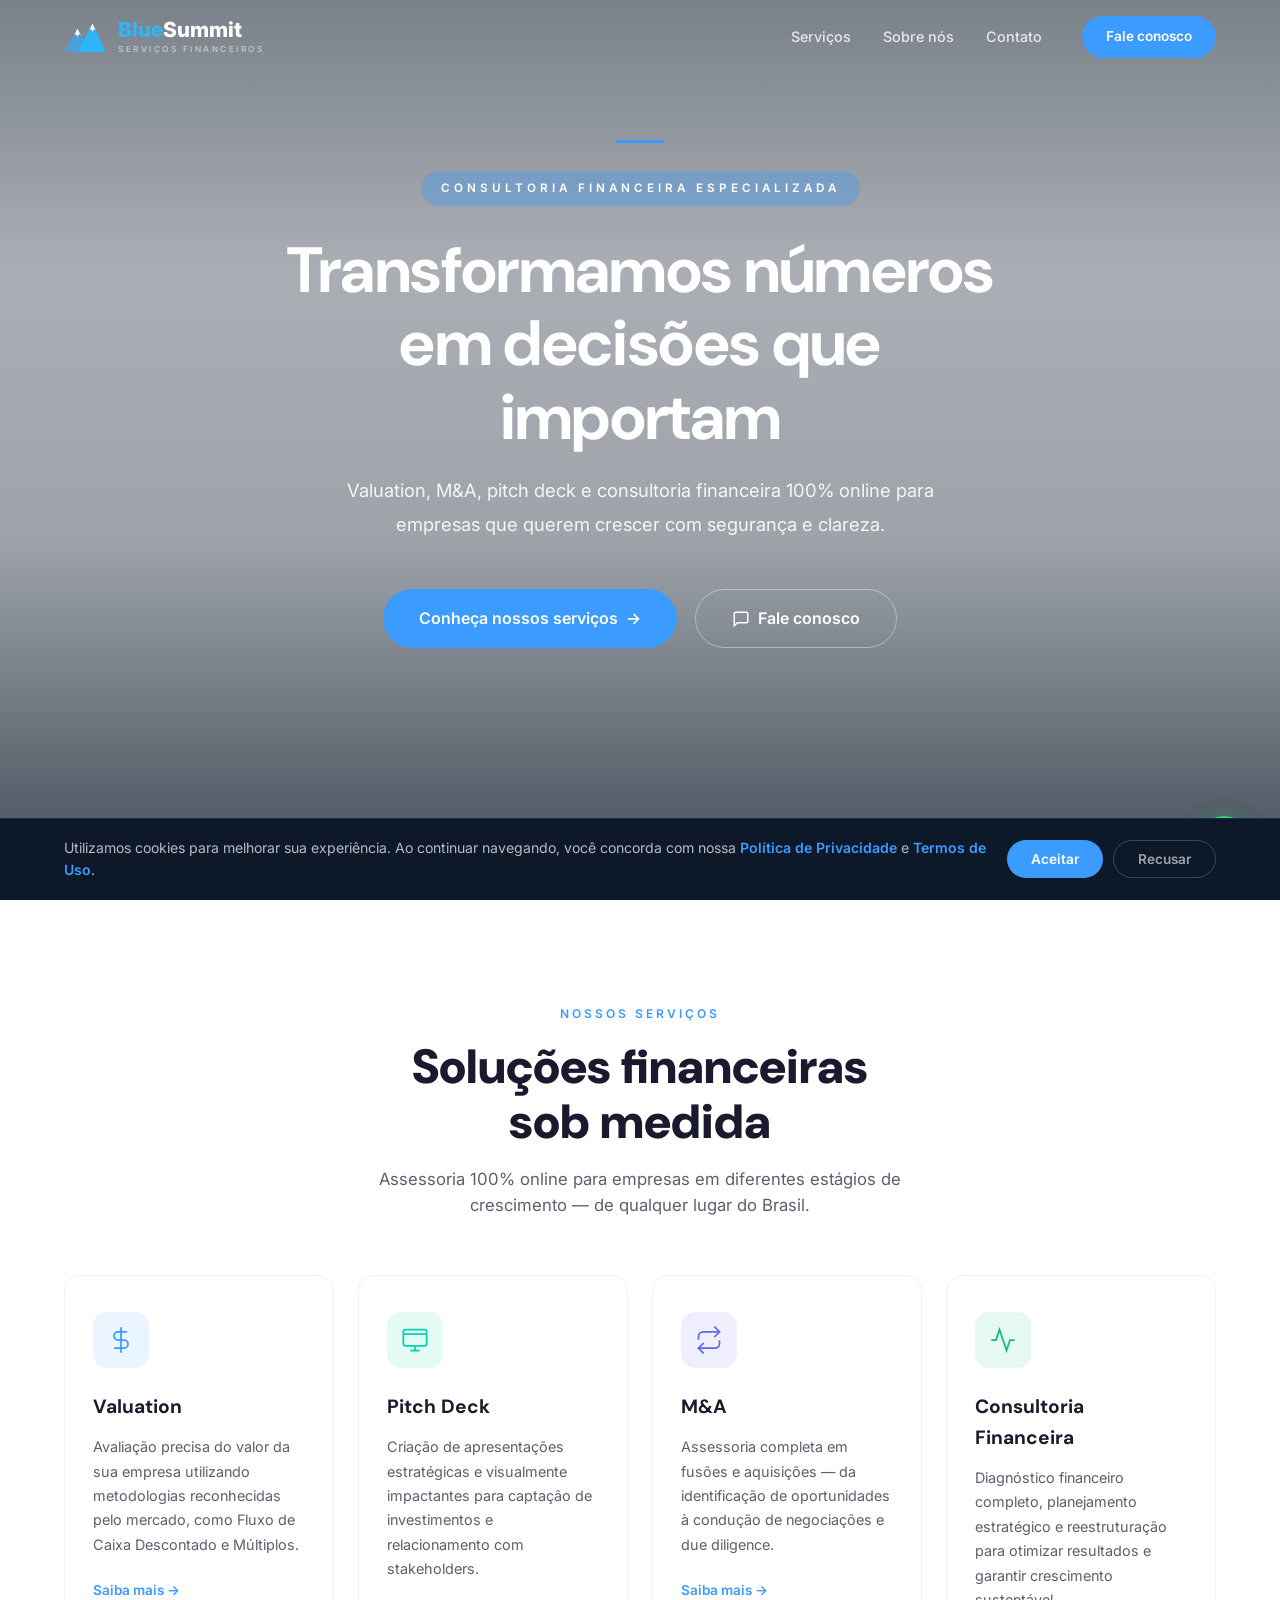
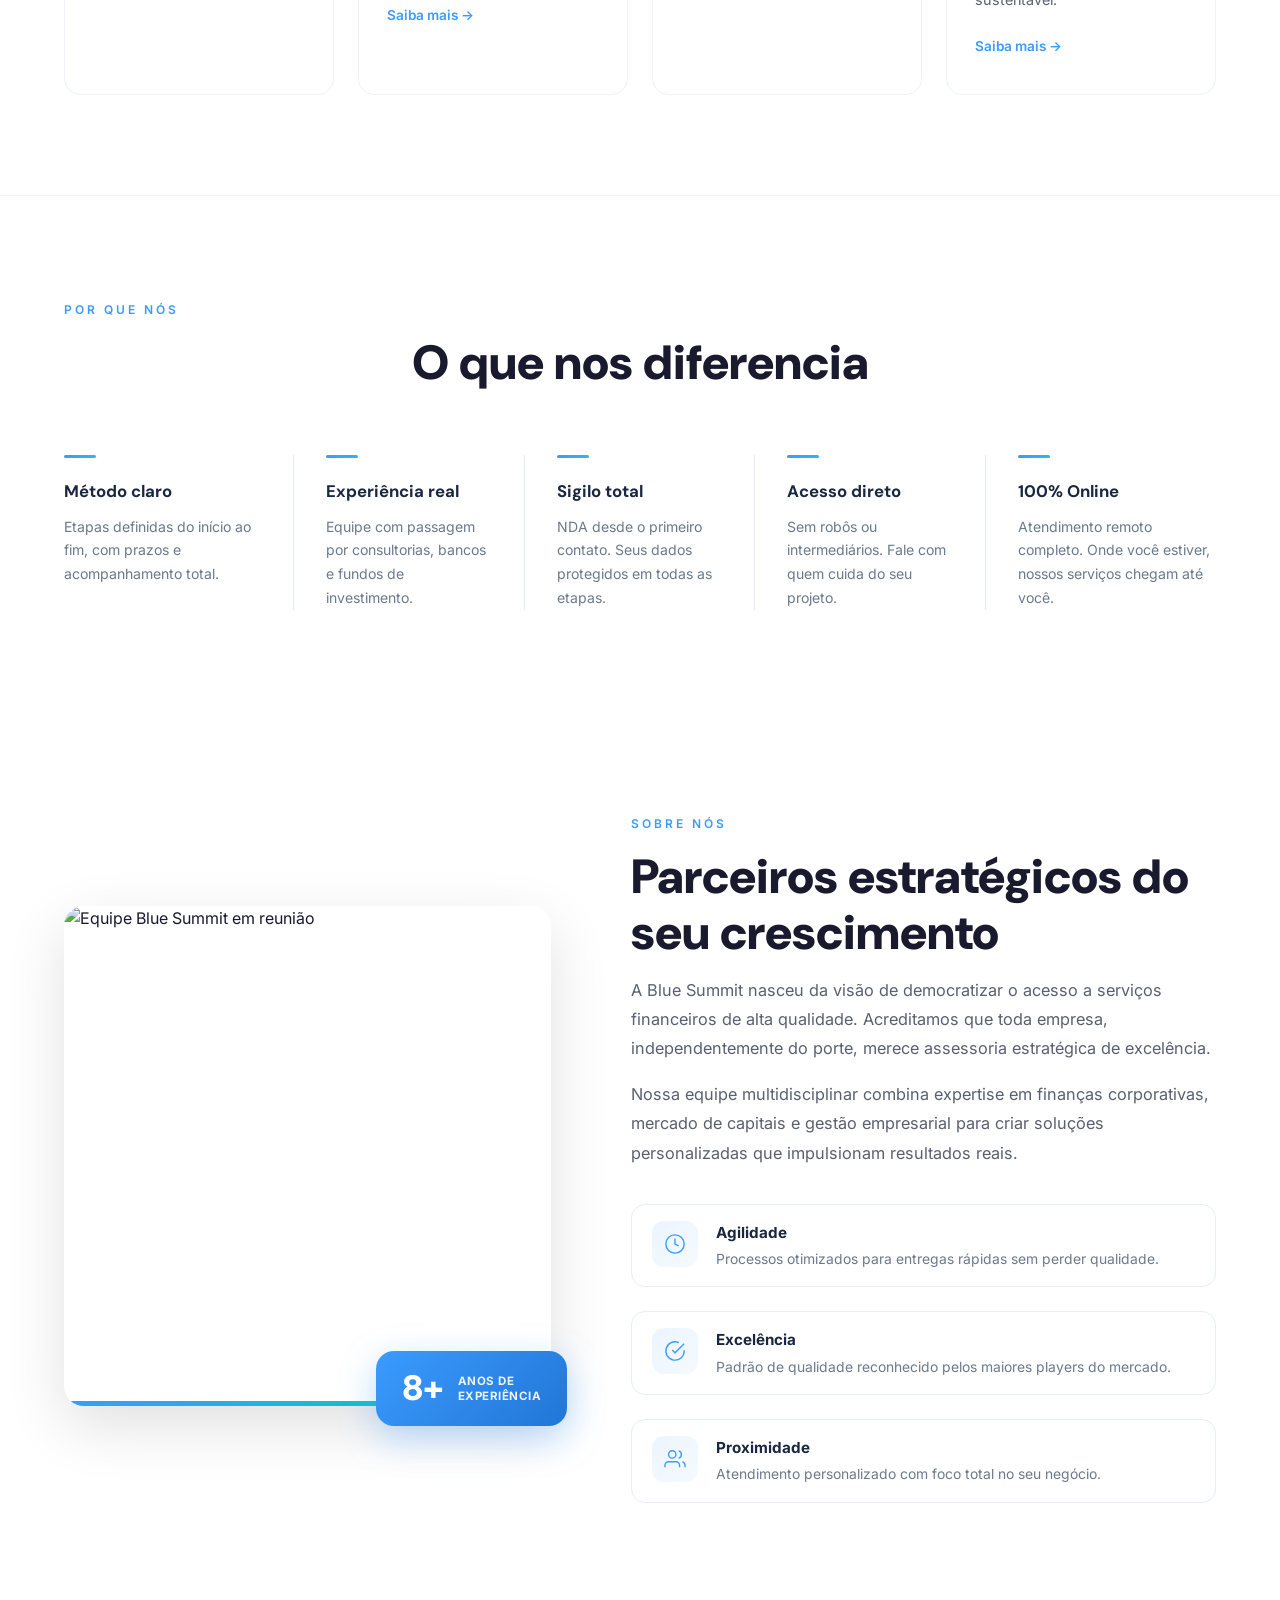
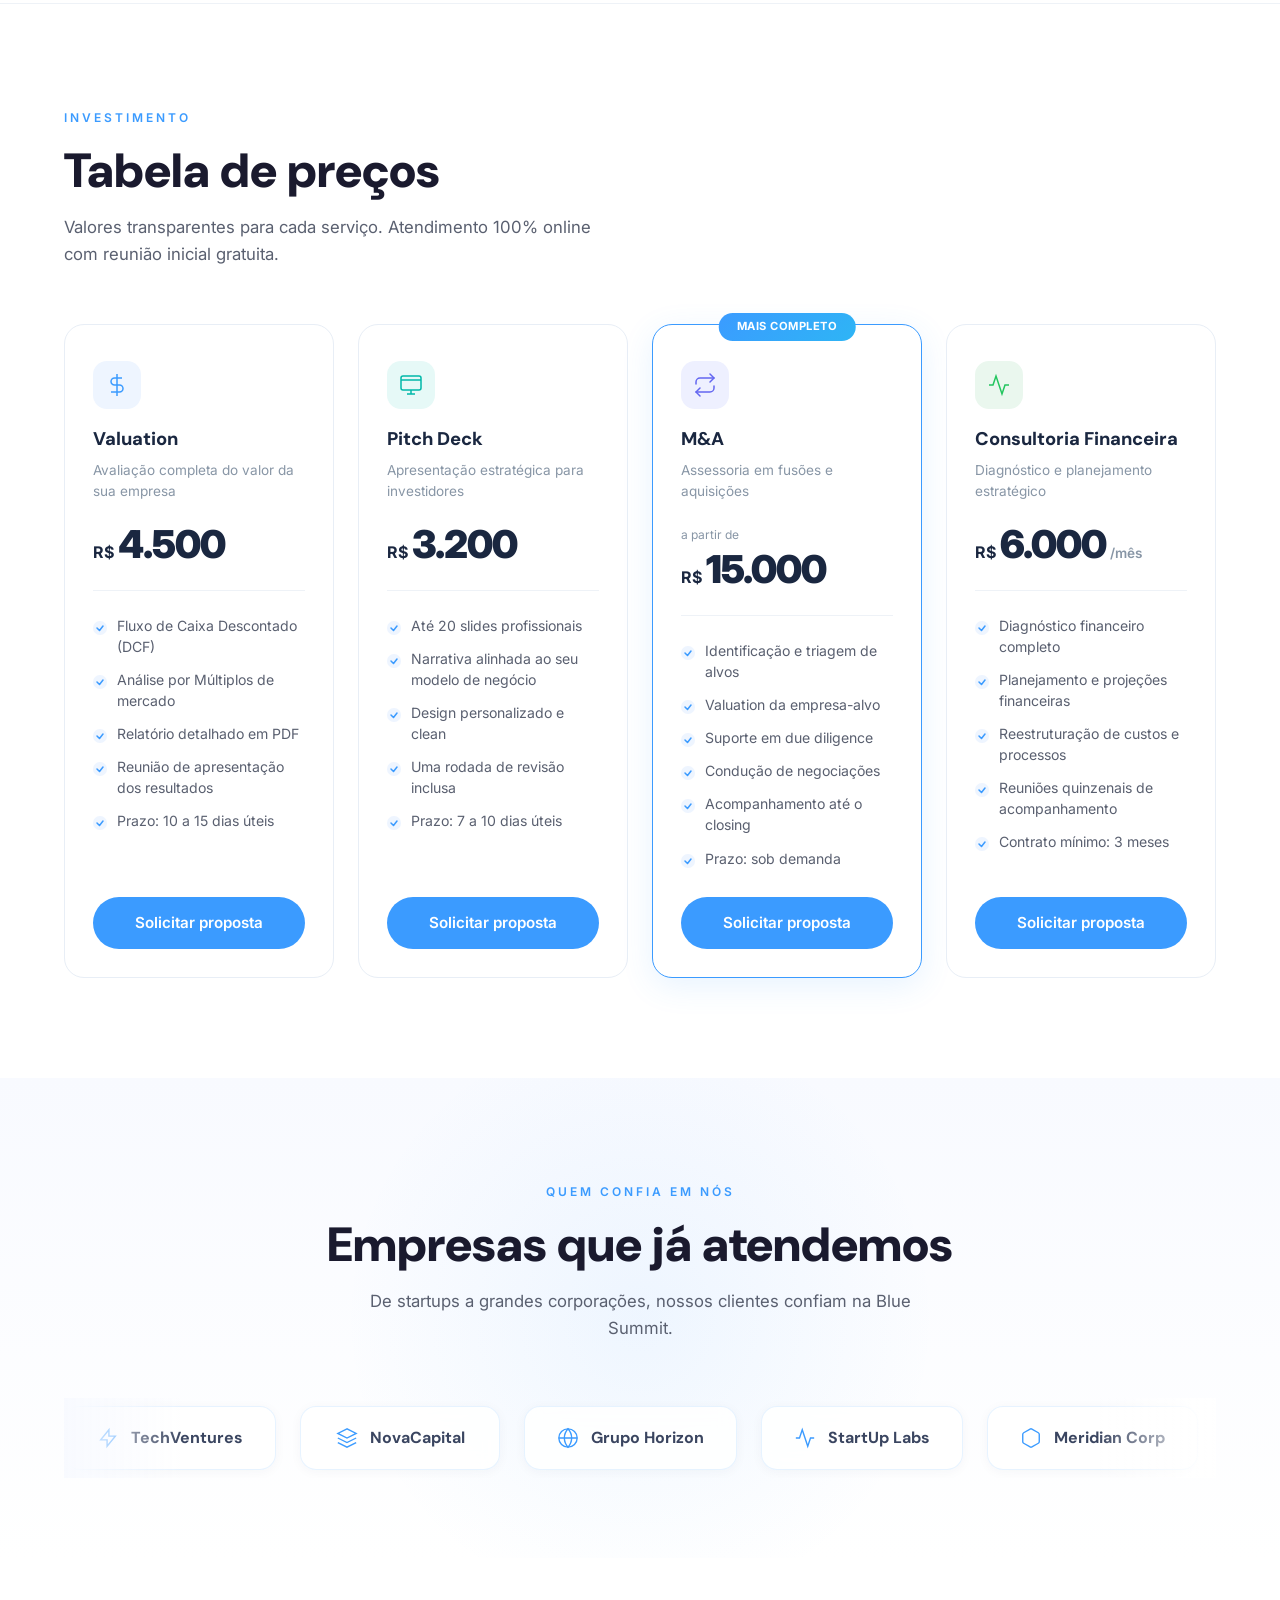
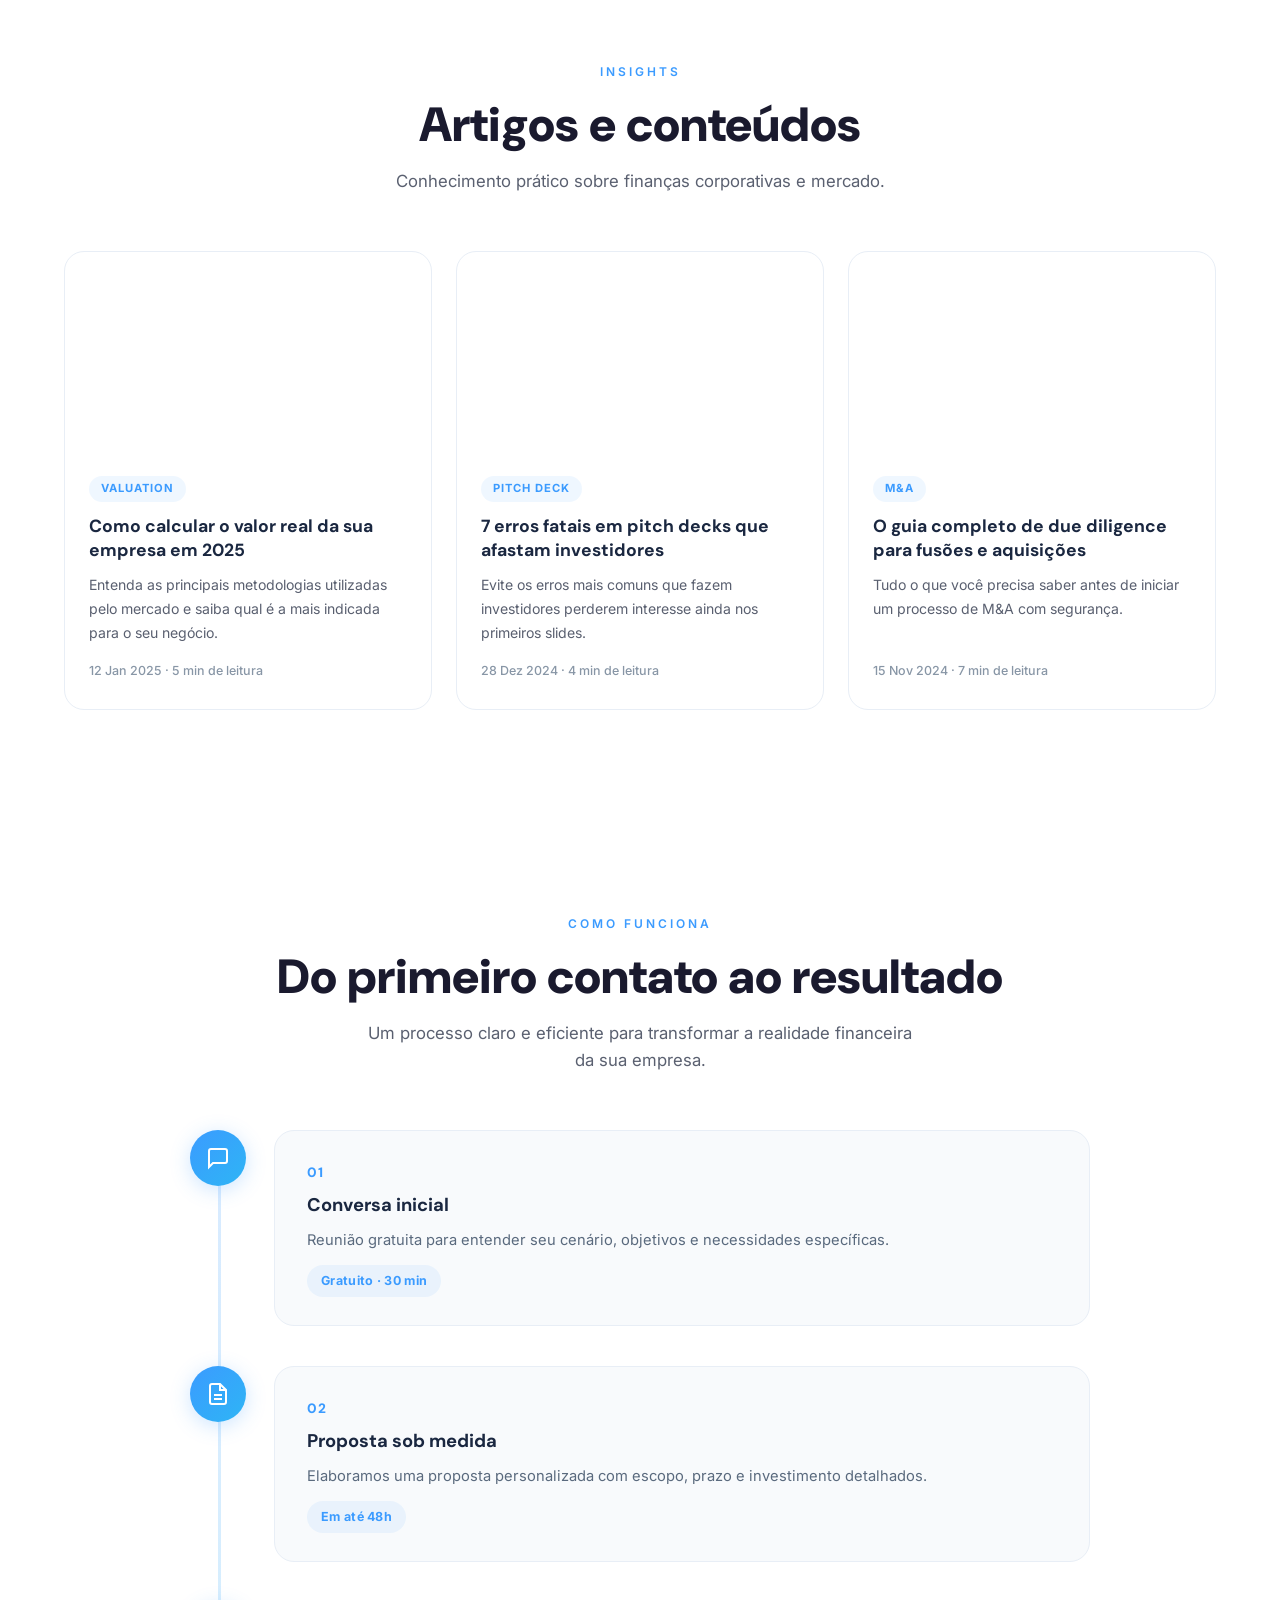
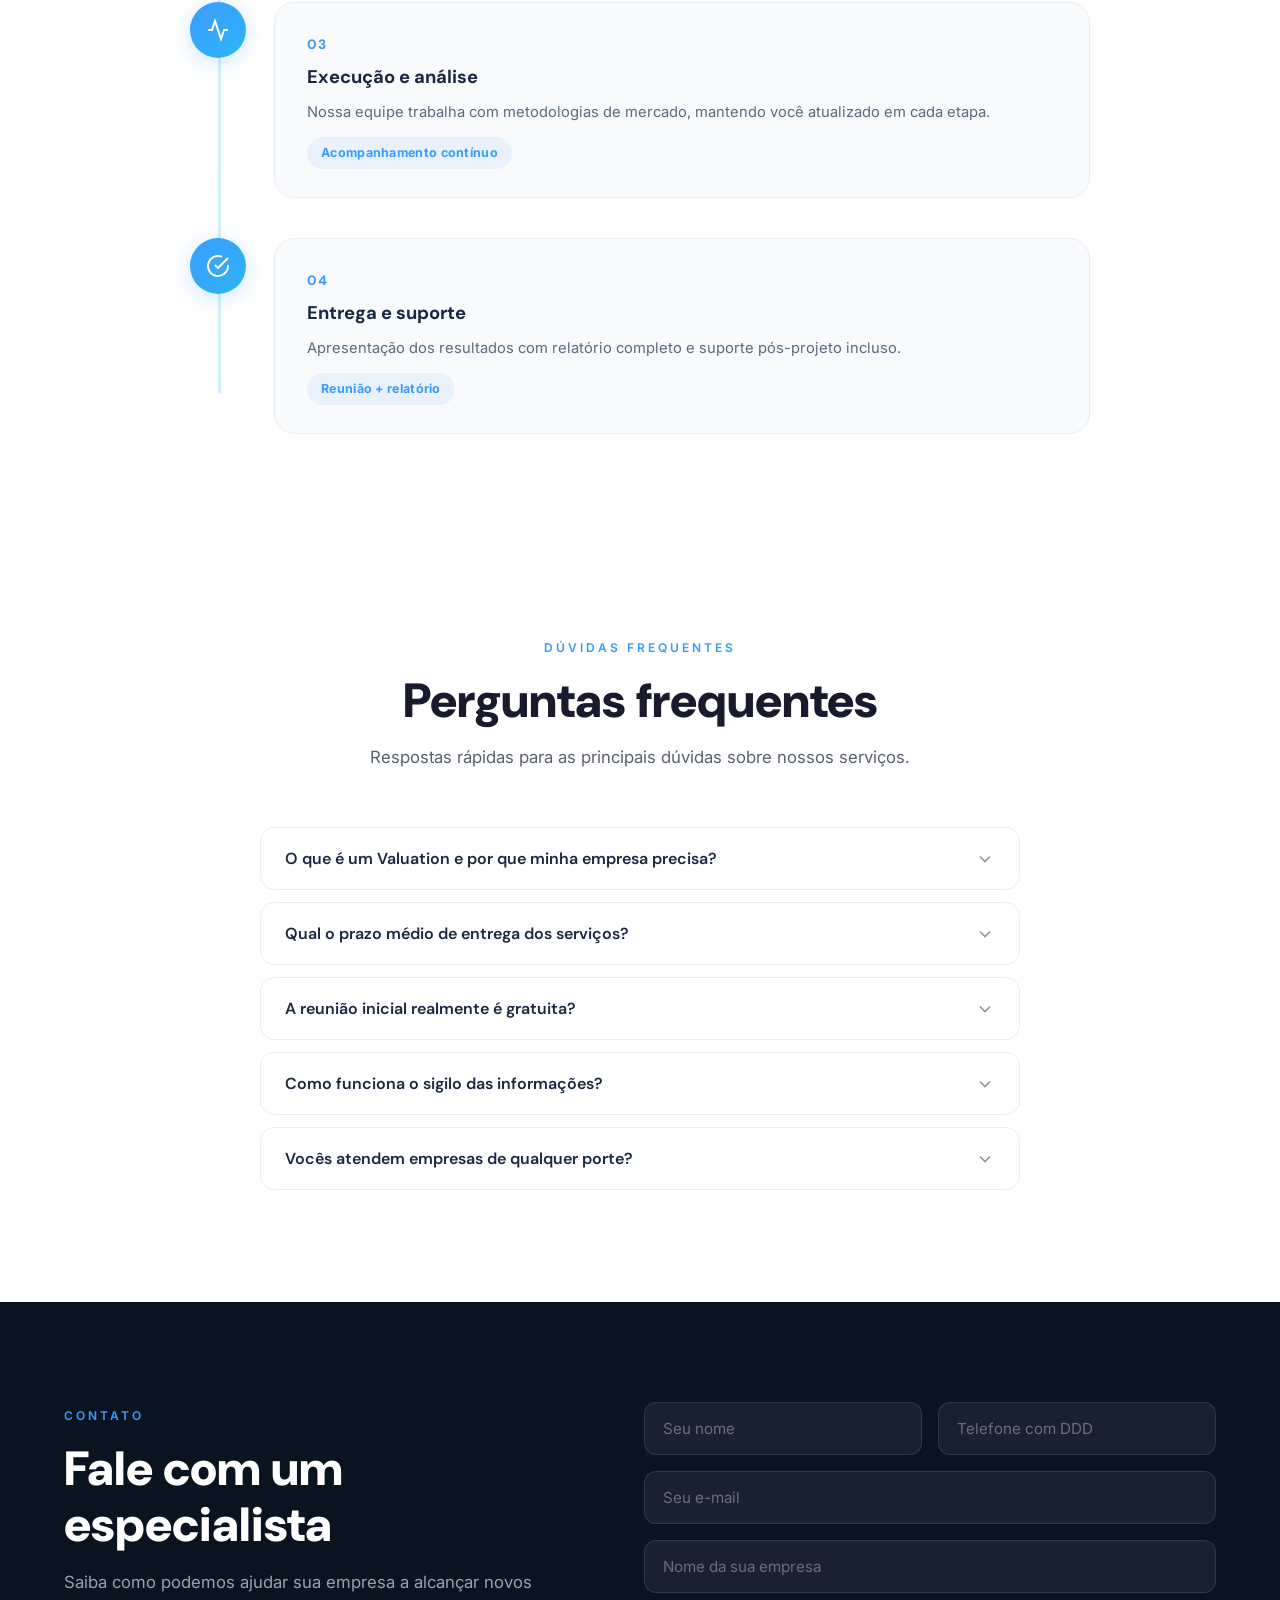
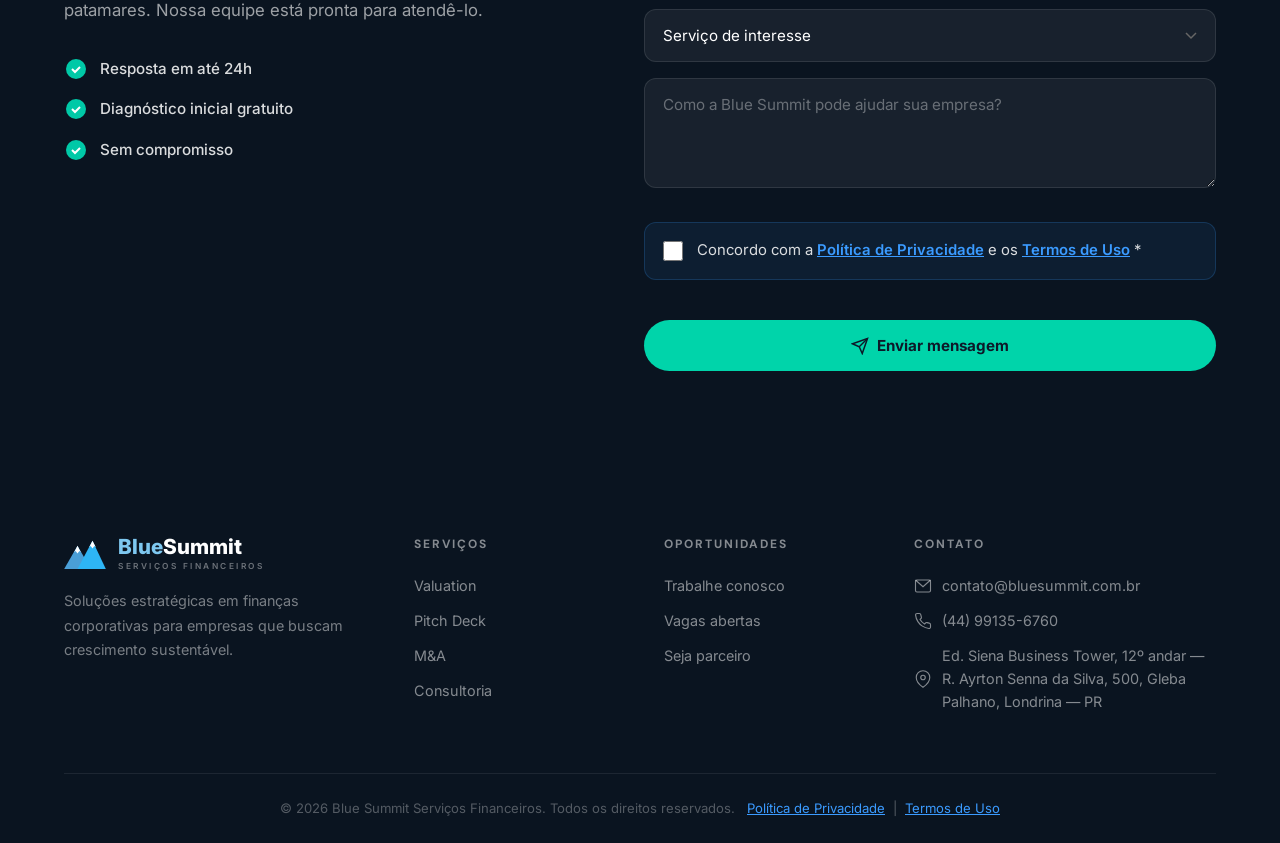
==== index.html @ 2727094b "Remove Google Tag Manager redundante" ====
<!DOCTYPE html>
<html lang="pt-BR">
<head>
  <meta charset="UTF-8">
  <meta name="viewport" content="width=device-width, initial-scale=1.0">
  <title>Blue Summit — Serviços Financeiros | Valuation, M&amp;A, Pitch Deck e Consultoria</title>
  <meta name="description" content="A Blue Summit oferece serviços financeiros especializados: Valuation, M&A, Pitch Deck e Consultoria Financeira para empresas que buscam crescimento sustentável.">
  <meta name="keywords" content="valuation, M&A, fusões e aquisições, pitch deck, consultoria financeira, serviços financeiros, avaliação de empresas">
  <meta name="author" content="Blue Summit Serviços Financeiros">
  <meta name="robots" content="index, follow">
  <meta name="theme-color" content="#0d1929">
  <!-- Open Graph -->
  <meta property="og:type" content="website">
  <meta property="og:title" content="Blue Summit — Serviços Financeiros">
  <meta property="og:description" content="Valuation, M&A, Pitch Deck e Consultoria Financeira para empresas que buscam crescimento sustentável.">
  <meta property="og:url" content="https://bluesummit.com.br">
  <meta property="og:site_name" content="Blue Summit">
  <meta property="og:locale" content="pt_BR">
  <!-- Favicon -->
  <link rel="icon" type="image/svg+xml" href="data:image/svg+xml,%3Csvg viewBox='0 0 50 36' fill='none' xmlns='http://www.w3.org/2000/svg'%3E%3Cpath d='M0 36L16 8L32 36H0Z' fill='%234A9FD7'/%3E%3Cpath d='M16 36L34 2L50 36H16Z' fill='%232EB5F5'/%3E%3Cpath d='M12 16L16 8L20 16L18.2 14.5L16 17.5L13.8 14.5Z' fill='%23fff'/%3E%3Cpath d='M30 10L34 2L38 10L36.2 8.5L34 11.5L31.8 8.5Z' fill='%23fff'/%3E%3C/svg%3E">
  <!-- Google tag (gtag.js) -->
  <script async src="https://www.googletagmanager.com/gtag/js?id=AW-18046482128"></script>
  <script>
    window.dataLayer = window.dataLayer || [];
    function gtag(){dataLayer.push(arguments);}
    gtag('js', new Date());
    gtag('config', 'AW-18046482128');
  </script>
  <link rel="stylesheet" href="styles.css">
  <link rel="preconnect" href="https://fonts.googleapis.com">
  <link rel="preconnect" href="https://fonts.gstatic.com" crossorigin>
  <link href="https://fonts.googleapis.com/css2?family=DM+Sans:wght@400;500;600;700;800;900&family=Inter:wght@400;500;600;700&display=swap" rel="stylesheet">
</head>
<body>

  <a href="#servicos" class="skip-link">Pular para o conteúdo</a>

  <!-- ========== LOADING SCREEN ========== -->
  <div class="loader" id="loader">
    <div class="loader__inner">
      <svg class="loader__logo" viewBox="0 0 50 36" fill="none" xmlns="http://www.w3.org/2000/svg">
        <path d="M0 36L16 8L32 36H0Z" fill="#4A9FD7"/>
        <path d="M16 36L34 2L50 36H16Z" fill="#2EB5F5"/>
        <path d="M12 16L16 8L20 16L18.2 14.5L16 17.5L13.8 14.5Z" fill="#fff"/>
        <path d="M30 10L34 2L38 10L36.2 8.5L34 11.5L31.8 8.5Z" fill="#fff"/>
      </svg>
      <span class="loader__text">Blue<span style="color:#2EB5F5">Summit</span></span>
    </div>
  </div>

  <!-- ========== PROGRESS BAR ========== -->
  <div class="progress-bar" id="progressBar"></div>

  <!-- ========== HEADER / NAV ========== -->
  <header class="header" id="header">
    <div class="container header__inner">
      <a href="#" class="logo">
        <svg class="logo__icon" viewBox="0 0 50 36" fill="none" xmlns="http://www.w3.org/2000/svg">
          <path d="M0 36L16 8L32 36H0Z" fill="#4A9FD7"/>
          <path d="M16 36L34 2L50 36H16Z" fill="#2EB5F5"/>
          <path d="M12 16L16 8L20 16L18.2 14.5L16 17.5L13.8 14.5Z" fill="#fff"/>
          <path d="M30 10L34 2L38 10L36.2 8.5L34 11.5L31.8 8.5Z" fill="#fff"/>
        </svg>
        <div class="logo__text">
          <span class="logo__name"><span class="logo__blue">Blue</span>Summit</span>
          <span class="logo__tagline">SERVIÇOS FINANCEIROS</span>
        </div>
      </a>
      <nav class="nav" id="nav" role="navigation" aria-label="Menu principal">
        <a href="#servicos" class="nav__link">Serviços</a>
        <a href="#sobre" class="nav__link">Sobre nós</a>
        <a href="#contato" class="nav__link">Contato</a>
        <a href="#contato" class="btn btn--primary btn--sm nav__cta">Fale conosco</a>
      </nav>
      <button class="menu-toggle" id="menuToggle" aria-label="Abrir menu">
        <span></span><span></span><span></span>
      </button>
    </div>
  </header>

  <!-- ========== HERO ========== -->
  <section class="hero" id="hero">
    <div class="hero__bg">
      <img class="hero__img" src="https://images.unsplash.com/photo-1464822759023-fed622ff2c3b?auto=format&fit=crop&w=3840&q=100&sharp=20" alt="Mountain landscape" loading="eager" fetchpriority="high">
    </div>
    <div class="container hero__content">
      <div class="hero__line"></div>
      <span class="hero__label">CONSULTORIA FINANCEIRA ESPECIALIZADA</span>
      <h1 class="hero__title">Transformamos números<br>em decisões que importam</h1>
      <p class="hero__subtitle">Valuation, M&amp;A, pitch deck e consultoria financeira 100% online para empresas que querem crescer com segurança e clareza.</p>
      <div class="hero__actions">
        <a href="#servicos" class="btn btn--primary btn--lg">Conheça nossos serviços <span class="btn__arrow">→</span></a>
        <a href="#contato" class="btn btn--outline btn--lg">
          <svg width="18" height="18" viewBox="0 0 24 24" fill="none" stroke="currentColor" stroke-width="2"><path d="M21 15a2 2 0 0 1-2 2H7l-4 4V5a2 2 0 0 1 2-2h14a2 2 0 0 1 2 2z"/></svg>
          Fale conosco
        </a>
      </div>
    </div>
    <div class="hero__tabs">
      <div class="container">
        <div class="hero__tabs-row">
          <a href="#servicos" class="hero__tab" data-tab="valuation">Valuation</a>
          <span class="hero__tab-sep">|</span>
          <a href="#servicos" class="hero__tab" data-tab="pitch">Pitch Deck</a>
          <span class="hero__tab-sep">|</span>
          <a href="#servicos" class="hero__tab" data-tab="ma">M&amp;A</a>
          <span class="hero__tab-sep">|</span>
          <a href="#servicos" class="hero__tab" data-tab="consultoria">Consultoria Financeira</a>
        </div>
      </div>
    </div>
  </section>

  <!-- ========== SERVIÇOS ========== -->
  <section class="section services" id="servicos">
    <div class="container">
      <span class="section__label">NOSSOS SERVIÇOS</span>
      <h2 class="section__title">Soluções financeiras<br>sob medida</h2>
      <p class="section__subtitle">Assessoria 100% online para empresas em diferentes estágios de crescimento — de qualquer lugar do Brasil.</p>
      <div class="services__grid">
        <!-- Valuation -->
        <div class="service-card" data-category="valuation">
          <div class="service-card__icon service-card__icon--blue">
            <svg viewBox="0 0 24 24" fill="none" stroke="currentColor" stroke-width="1.5"><path d="M12 1v22M17 5H9.5a3.5 3.5 0 0 0 0 7h5a3.5 3.5 0 0 1 0 7H6"/></svg>
          </div>
          <h3 class="service-card__title">Valuation</h3>
          <p class="service-card__text">Avaliação precisa do valor da sua empresa utilizando metodologias reconhecidas pelo mercado, como Fluxo de Caixa Descontado e Múltiplos.</p>
          <a href="#contato" class="service-card__link">Saiba mais →</a>
        </div>
        <!-- Pitch Deck -->
        <div class="service-card" data-category="pitch">
          <div class="service-card__icon service-card__icon--cyan">
            <svg viewBox="0 0 24 24" fill="none" stroke="currentColor" stroke-width="1.5"><rect x="2" y="3" width="20" height="14" rx="2"/><path d="M2 7h20"/><path d="M12 17v4M8 21h8"/></svg>
          </div>
          <h3 class="service-card__title">Pitch Deck</h3>
          <p class="service-card__text">Criação de apresentações estratégicas e visualmente impactantes para captação de investimentos e relacionamento com stakeholders.</p>
          <a href="#contato" class="service-card__link">Saiba mais →</a>
        </div>
        <!-- M&A -->
        <div class="service-card" data-category="ma">
          <div class="service-card__icon service-card__icon--indigo">
            <svg viewBox="0 0 24 24" fill="none" stroke="currentColor" stroke-width="1.5" stroke-linecap="round" stroke-linejoin="round"><path d="M17 1l4 4-4 4"/><path d="M3 11V9a4 4 0 0 1 4-4h14"/><path d="M7 23l-4-4 4-4"/><path d="M21 13v2a4 4 0 0 1-4 4H3"/></svg>
          </div>
          <h3 class="service-card__title">M&amp;A</h3>
          <p class="service-card__text">Assessoria completa em fusões e aquisições — da identificação de oportunidades à condução de negociações e due diligence.</p>
          <a href="#contato" class="service-card__link">Saiba mais →</a>
        </div>
        <!-- Consultoria -->
        <div class="service-card" data-category="consultoria">
          <div class="service-card__icon service-card__icon--green">
            <svg viewBox="0 0 24 24" fill="none" stroke="currentColor" stroke-width="1.5"><path d="M22 12h-4l-3 9L9 3l-3 9H2"/></svg>
          </div>
          <h3 class="service-card__title">Consultoria Financeira</h3>
          <p class="service-card__text">Diagnóstico financeiro completo, planejamento estratégico e reestruturação para otimizar resultados e garantir crescimento sustentável.</p>
          <a href="#contato" class="service-card__link">Saiba mais →</a>
        </div>
      </div>
    </div>
  </section>

  <!-- ========== DIFERENCIAIS ========== -->
  <section class="section differentials" id="diferenciais">
    <div class="container">
      <span class="section__label" style="text-align:center">POR QUE NÓS</span>
      <h2 class="section__title" style="text-align:center;margin-bottom:64px">O que nos diferencia</h2>

      <div class="diff-row">
        <div class="dif">
          <div class="dif__line"></div>
          <h3 class="dif__title">Método claro</h3>
          <p class="dif__text">Etapas definidas do início ao fim, com prazos e acompanhamento total.</p>
        </div>
        <div class="dif">
          <div class="dif__line"></div>
          <h3 class="dif__title">Experiência real</h3>
          <p class="dif__text">Equipe com passagem por consultorias, bancos e fundos de investimento.</p>
        </div>
        <div class="dif">
          <div class="dif__line"></div>
          <h3 class="dif__title">Sigilo total</h3>
          <p class="dif__text">NDA desde o primeiro contato. Seus dados protegidos em todas as etapas.</p>
        </div>
        <div class="dif">
          <div class="dif__line"></div>
          <h3 class="dif__title">Acesso direto</h3>
          <p class="dif__text">Sem robôs ou intermediários. Fale com quem cuida do seu projeto.</p>
        </div>
        <div class="dif">
          <div class="dif__line"></div>
          <h3 class="dif__title">100% Online</h3>
          <p class="dif__text">Atendimento remoto completo. Onde você estiver, nossos serviços chegam até você.</p>
        </div>
      </div>
    </div>
  </section>

  <!-- ========== SOBRE NÓS ========== -->
  <section class="section about" id="sobre">
    <div class="container">
      <div class="about__grid">
        <div class="about__left">
          <div class="about__img-wrapper">
            <img class="about__photo" src="https://images.unsplash.com/photo-1600880292203-757bb62b4baf?auto=format&fit=crop&w=3840&q=90" alt="Equipe Blue Summit em reunião" loading="lazy">
            <div class="about__accent-bar"></div>
          </div>
          <div class="about__badge">
            <span class="about__badge-number">8+</span>
            <span class="about__badge-text">anos de<br>experiência</span>
          </div>
        </div>
        <div class="about__content">
          <span class="section__label">SOBRE NÓS</span>
          <h2 class="section__title section__title--left">Parceiros estratégicos do seu crescimento</h2>
          <p class="about__text">A Blue Summit nasceu da visão de democratizar o acesso a serviços financeiros de alta qualidade. Acreditamos que toda empresa, independentemente do porte, merece assessoria estratégica de excelência.</p>
          <p class="about__text">Nossa equipe multidisciplinar combina expertise em finanças corporativas, mercado de capitais e gestão empresarial para criar soluções personalizadas que impulsionam resultados reais.</p>
          
          <div class="about__highlights">
            <div class="about__highlight">
              <div class="about__highlight-icon">
                <svg viewBox="0 0 24 24" fill="none" stroke="#3B9BFF" stroke-width="1.5"><circle cx="12" cy="12" r="10"/><path d="M12 6v6l4 2"/></svg>
              </div>
              <div>
                <strong>Agilidade</strong>
                <p>Processos otimizados para entregas rápidas sem perder qualidade.</p>
              </div>
            </div>
            <div class="about__highlight">
              <div class="about__highlight-icon">
                <svg viewBox="0 0 24 24" fill="none" stroke="#3B9BFF" stroke-width="1.5"><path d="M22 11.08V12a10 10 0 1 1-5.93-9.14"/><path d="M22 4L12 14.01l-3-3"/></svg>
              </div>
              <div>
                <strong>Excelência</strong>
                <p>Padrão de qualidade reconhecido pelos maiores players do mercado.</p>
              </div>
            </div>
            <div class="about__highlight">
              <div class="about__highlight-icon">
                <svg viewBox="0 0 24 24" fill="none" stroke="#3B9BFF" stroke-width="1.5"><path d="M17 21v-2a4 4 0 0 0-4-4H5a4 4 0 0 0-4 4v2"/><circle cx="9" cy="7" r="4"/><path d="M23 21v-2a4 4 0 0 0-3-3.87"/><path d="M16 3.13a4 4 0 0 1 0 7.75"/></svg>
              </div>
              <div>
                <strong>Proximidade</strong>
                <p>Atendimento personalizado com foco total no seu negócio.</p>
              </div>
            </div>
          </div>
        </div>
      </div>
    </div>
  </section>

  <!-- ========== TABELA DE PREÇOS ========== -->
  <section class="section pricing" id="precos">
    <div class="container">
      <span class="section__label">INVESTIMENTO</span>
      <h2 class="section__title">Tabela de preços</h2>
      <p class="section__subtitle">Valores transparentes para cada serviço. Atendimento 100% online com reunião inicial gratuita.</p>

      <div class="pricing__grid">
        <!-- Valuation -->
        <div class="pcard">
          <div class="pcard__header">
            <div class="pcard__icon pcard__icon--blue">
              <svg viewBox="0 0 24 24" fill="none" stroke="currentColor" stroke-width="1.5"><path d="M12 1v22M17 5H9.5a3.5 3.5 0 0 0 0 7h5a3.5 3.5 0 0 1 0 7H6"/></svg>
            </div>
            <h3 class="pcard__name">Valuation</h3>
            <p class="pcard__desc">Avaliação completa do valor da sua empresa</p>
          </div>
          <div class="pcard__price">
            <span class="pcard__currency">R$</span>
            <span class="pcard__amount">4.500</span>
          </div>
          <ul class="pcard__features">
            <li>Fluxo de Caixa Descontado (DCF)</li>
            <li>Análise por Múltiplos de mercado</li>
            <li>Relatório detalhado em PDF</li>
            <li>Reunião de apresentação dos resultados</li>
            <li>Prazo: 10 a 15 dias úteis</li>
          </ul>
          <a href="#contato" class="btn btn--primary btn--block">Solicitar proposta</a>
        </div>

        <!-- Pitch Deck -->
        <div class="pcard">
          <div class="pcard__header">
            <div class="pcard__icon pcard__icon--cyan">
              <svg viewBox="0 0 24 24" fill="none" stroke="currentColor" stroke-width="1.5"><rect x="2" y="3" width="20" height="14" rx="2"/><path d="M2 7h20"/><path d="M12 17v4M8 21h8"/></svg>
            </div>
            <h3 class="pcard__name">Pitch Deck</h3>
            <p class="pcard__desc">Apresentação estratégica para investidores</p>
          </div>
          <div class="pcard__price">
            <span class="pcard__currency">R$</span>
            <span class="pcard__amount">3.200</span>
          </div>
          <ul class="pcard__features">
            <li>Até 20 slides profissionais</li>
            <li>Narrativa alinhada ao seu modelo de negócio</li>
            <li>Design personalizado e clean</li>
            <li>Uma rodada de revisão inclusa</li>
            <li>Prazo: 7 a 10 dias úteis</li>
          </ul>
          <a href="#contato" class="btn btn--primary btn--block">Solicitar proposta</a>
        </div>

        <!-- M&A -->
        <div class="pcard pcard--featured">
          <span class="pcard__badge">Mais completo</span>
          <div class="pcard__header">
            <div class="pcard__icon pcard__icon--indigo">
              <svg viewBox="0 0 24 24" fill="none" stroke="currentColor" stroke-width="1.5" stroke-linecap="round" stroke-linejoin="round"><path d="M17 1l4 4-4 4"/><path d="M3 11V9a4 4 0 0 1 4-4h14"/><path d="M7 23l-4-4 4-4"/><path d="M21 13v2a4 4 0 0 1-4 4H3"/></svg>
            </div>
            <h3 class="pcard__name">M&amp;A</h3>
            <p class="pcard__desc">Assessoria em fusões e aquisições</p>
          </div>
          <div class="pcard__price">
            <span class="pcard__from">a partir de</span>
            <span class="pcard__currency">R$</span>
            <span class="pcard__amount">15.000</span>
          </div>
          <ul class="pcard__features">
            <li>Identificação e triagem de alvos</li>
            <li>Valuation da empresa-alvo</li>
            <li>Suporte em due diligence</li>
            <li>Condução de negociações</li>
            <li>Acompanhamento até o closing</li>
            <li>Prazo: sob demanda</li>
          </ul>
          <a href="#contato" class="btn btn--primary btn--block">Solicitar proposta</a>
        </div>

        <!-- Consultoria Financeira -->
        <div class="pcard">
          <div class="pcard__header">
            <div class="pcard__icon pcard__icon--green">
              <svg viewBox="0 0 24 24" fill="none" stroke="currentColor" stroke-width="1.5"><path d="M22 12h-4l-3 9L9 3l-3 9H2"/></svg>
            </div>
            <h3 class="pcard__name">Consultoria Financeira</h3>
            <p class="pcard__desc">Diagnóstico e planejamento estratégico</p>
          </div>
          <div class="pcard__price">
            <span class="pcard__currency">R$</span>
            <span class="pcard__amount">6.000</span>
            <span class="pcard__period">/mês</span>
          </div>
          <ul class="pcard__features">
            <li>Diagnóstico financeiro completo</li>
            <li>Planejamento e projeções financeiras</li>
            <li>Reestruturação de custos e processos</li>
            <li>Reuniões quinzenais de acompanhamento</li>
            <li>Contrato mínimo: 3 meses</li>
          </ul>
          <a href="#contato" class="btn btn--primary btn--block">Solicitar proposta</a>
        </div>
      </div>
    </div>
  </section>

  <!-- ========== LOGOS PARCEIROS ========== -->
  <section class="section partners">
    <div class="partners__bg-accent"></div>
    <div class="container" style="text-align:center">
      <span class="section__label">QUEM CONFIA EM NÓS</span>
      <h2 class="section__title">Empresas que já atendemos</h2>
      <p class="section__subtitle" style="margin-left:auto;margin-right:auto">De startups a grandes corporações, nossos clientes confiam na Blue Summit.</p>
      <div class="partners__track">
        <div class="partners__slide">
          <div class="partner-logo"><svg class="partner-logo__icon" viewBox="0 0 24 24" fill="none" stroke="currentColor" stroke-width="1.5"><path d="M13 10V3L4 14h7v7l9-11h-7z"/></svg><span>TechVentures</span></div>
          <div class="partner-logo"><svg class="partner-logo__icon" viewBox="0 0 24 24" fill="none" stroke="currentColor" stroke-width="1.5"><path d="M12 2L2 7l10 5 10-5-10-5zM2 17l10 5 10-5M2 12l10 5 10-5"/></svg><span>NovaCapital</span></div>
          <div class="partner-logo"><svg class="partner-logo__icon" viewBox="0 0 24 24" fill="none" stroke="currentColor" stroke-width="1.5"><circle cx="12" cy="12" r="10"/><path d="M2 12h20M12 2a15.3 15.3 0 0 1 4 10 15.3 15.3 0 0 1-4 10 15.3 15.3 0 0 1-4-10 15.3 15.3 0 0 1 4-10z"/></svg><span>Grupo Horizon</span></div>
          <div class="partner-logo"><svg class="partner-logo__icon" viewBox="0 0 24 24" fill="none" stroke="currentColor" stroke-width="1.5"><path d="M22 12h-4l-3 9L9 3l-3 9H2"/></svg><span>StartUp Labs</span></div>
          <div class="partner-logo"><svg class="partner-logo__icon" viewBox="0 0 24 24" fill="none" stroke="currentColor" stroke-width="1.5"><path d="M21 16V8a2 2 0 0 0-1-1.73l-7-4a2 2 0 0 0-2 0l-7 4A2 2 0 0 0 3 8v8a2 2 0 0 0 1 1.73l7 4a2 2 0 0 0 2 0l7-4A2 2 0 0 0 21 16z"/></svg><span>Meridian Corp</span></div>
          <div class="partner-logo"><svg class="partner-logo__icon" viewBox="0 0 24 24" fill="none" stroke="currentColor" stroke-width="1.5"><path d="M23 6l-9.5 9.5-5-5L1 18"/><polyline points="17 6 23 6 23 12"/></svg><span>Atlas Invest</span></div>
          <div class="partner-logo"><svg class="partner-logo__icon" viewBox="0 0 24 24" fill="none" stroke="currentColor" stroke-width="1.5"><path d="M13 10V3L4 14h7v7l9-11h-7z"/></svg><span>TechVentures</span></div>
          <div class="partner-logo"><svg class="partner-logo__icon" viewBox="0 0 24 24" fill="none" stroke="currentColor" stroke-width="1.5"><path d="M12 2L2 7l10 5 10-5-10-5zM2 17l10 5 10-5M2 12l10 5 10-5"/></svg><span>NovaCapital</span></div>
          <div class="partner-logo"><svg class="partner-logo__icon" viewBox="0 0 24 24" fill="none" stroke="currentColor" stroke-width="1.5"><circle cx="12" cy="12" r="10"/><path d="M2 12h20M12 2a15.3 15.3 0 0 1 4 10 15.3 15.3 0 0 1-4 10 15.3 15.3 0 0 1-4-10 15.3 15.3 0 0 1 4-10z"/></svg><span>Grupo Horizon</span></div>
          <div class="partner-logo"><svg class="partner-logo__icon" viewBox="0 0 24 24" fill="none" stroke="currentColor" stroke-width="1.5"><path d="M22 12h-4l-3 9L9 3l-3 9H2"/></svg><span>StartUp Labs</span></div>
          <div class="partner-logo"><svg class="partner-logo__icon" viewBox="0 0 24 24" fill="none" stroke="currentColor" stroke-width="1.5"><path d="M21 16V8a2 2 0 0 0-1-1.73l-7-4a2 2 0 0 0-2 0l-7 4A2 2 0 0 0 3 8v8a2 2 0 0 0 1 1.73l7 4a2 2 0 0 0 2 0l7-4A2 2 0 0 0 21 16z"/></svg><span>Meridian Corp</span></div>
          <div class="partner-logo"><svg class="partner-logo__icon" viewBox="0 0 24 24" fill="none" stroke="currentColor" stroke-width="1.5"><path d="M23 6l-9.5 9.5-5-5L1 18"/><polyline points="17 6 23 6 23 12"/></svg><span>Atlas Invest</span></div>
        </div>
      </div>
    </div>
  </section>

  <!-- ========== BLOG / ARTIGOS ========== -->
  <section class="section blog" id="blog">
    <div class="container" style="text-align:center">
      <span class="section__label">INSIGHTS</span>
      <h2 class="section__title">Artigos e conteúdos</h2>
      <p class="section__subtitle" style="margin-left:auto;margin-right:auto">Conhecimento prático sobre finanças corporativas e mercado.</p>
      <div class="blog__grid">
        <a href="artigos/valuation-como-calcular-valor-empresa.html" class="bcard">
          <div class="bcard__img" style="background-image:url('https://images.unsplash.com/photo-1460925895917-afdab827c52f?auto=format&fit=crop&w=800&q=80')"></div>
          <div class="bcard__body">
            <span class="bcard__tag">Valuation</span>
            <h3 class="bcard__title">Como calcular o valor real da sua empresa em 2025</h3>
            <p class="bcard__excerpt">Entenda as principais metodologias utilizadas pelo mercado e saiba qual é a mais indicada para o seu negócio.</p>
            <span class="bcard__meta">12 Jan 2025 · 5 min de leitura</span>
          </div>
        </a>
        <a href="artigos/erros-pitch-deck-investidores.html" class="bcard">
          <div class="bcard__img" style="background-image:url('https://images.unsplash.com/photo-1553484771-371a605b060b?auto=format&fit=crop&w=800&q=80')"></div>
          <div class="bcard__body">
            <span class="bcard__tag">Pitch Deck</span>
            <h3 class="bcard__title">7 erros fatais em pitch decks que afastam investidores</h3>
            <p class="bcard__excerpt">Evite os erros mais comuns que fazem investidores perderem interesse ainda nos primeiros slides.</p>
            <span class="bcard__meta">28 Dez 2024 · 4 min de leitura</span>
          </div>
        </a>
        <a href="artigos/guia-due-diligence-fusoes-aquisicoes.html" class="bcard">
          <div class="bcard__img" style="background-image:url('https://images.unsplash.com/photo-1507679799987-c73779587ccf?auto=format&fit=crop&w=800&q=80')"></div>
          <div class="bcard__body">
            <span class="bcard__tag">M&amp;A</span>
            <h3 class="bcard__title">O guia completo de due diligence para fusões e aquisições</h3>
            <p class="bcard__excerpt">Tudo o que você precisa saber antes de iniciar um processo de M&A com segurança.</p>
            <span class="bcard__meta">15 Nov 2024 · 7 min de leitura</span>
          </div>
        </a>
      </div>
    </div>
  </section>

  <!-- ========== COMO FUNCIONA ========== -->
  <section class="section process" id="processo">
    <div class="container" style="text-align:center">
      <span class="section__label">COMO FUNCIONA</span>
      <h2 class="section__title">Do primeiro contato ao resultado</h2>
      <p class="section__subtitle" style="margin-left:auto;margin-right:auto">Um processo claro e eficiente para transformar a realidade financeira da sua empresa.</p>

      <div class="process__timeline">
        <div class="process__line"></div>
        <div class="process__steps">
          <div class="process__step">
            <div class="process__dot">
              <svg viewBox="0 0 24 24" fill="none" stroke="#fff" stroke-width="2"><path d="M21 15a2 2 0 0 1-2 2H7l-4 4V5a2 2 0 0 1 2-2h14a2 2 0 0 1 2 2z"/></svg>
            </div>
            <div class="process__card">
              <span class="process__num">01</span>
              <h3 class="process__title">Conversa inicial</h3>
              <p class="process__text">Reunião gratuita para entender seu cenário, objetivos e necessidades específicas.</p>
              <span class="process__tag">Gratuito · 30 min</span>
            </div>
          </div>
          <div class="process__step">
            <div class="process__dot">
              <svg viewBox="0 0 24 24" fill="none" stroke="#fff" stroke-width="2"><path d="M14 2H6a2 2 0 0 0-2 2v16a2 2 0 0 0 2 2h12a2 2 0 0 0 2-2V8z"/><polyline points="14 2 14 8 20 8"/><line x1="16" y1="13" x2="8" y2="13"/><line x1="16" y1="17" x2="8" y2="17"/></svg>
            </div>
            <div class="process__card">
              <span class="process__num">02</span>
              <h3 class="process__title">Proposta sob medida</h3>
              <p class="process__text">Elaboramos uma proposta personalizada com escopo, prazo e investimento detalhados.</p>
              <span class="process__tag">Em até 48h</span>
            </div>
          </div>
          <div class="process__step">
            <div class="process__dot">
              <svg viewBox="0 0 24 24" fill="none" stroke="#fff" stroke-width="2"><polyline points="22 12 18 12 15 21 9 3 6 12 2 12"/></svg>
            </div>
            <div class="process__card">
              <span class="process__num">03</span>
              <h3 class="process__title">Execução e análise</h3>
              <p class="process__text">Nossa equipe trabalha com metodologias de mercado, mantendo você atualizado em cada etapa.</p>
              <span class="process__tag">Acompanhamento contínuo</span>
            </div>
          </div>
          <div class="process__step">
            <div class="process__dot">
              <svg viewBox="0 0 24 24" fill="none" stroke="#fff" stroke-width="2"><path d="M22 11.08V12a10 10 0 1 1-5.93-9.14"/><polyline points="22 4 12 14.01 9 11.01"/></svg>
            </div>
            <div class="process__card">
              <span class="process__num">04</span>
              <h3 class="process__title">Entrega e suporte</h3>
              <p class="process__text">Apresentação dos resultados com relatório completo e suporte pós-projeto incluso.</p>
              <span class="process__tag">Reunião + relatório</span>
            </div>
          </div>
        </div>
      </div>
    </div>
  </section>

  <!-- ========== FAQ ========== -->
  <section class="section faq" id="faq">
    <div class="container" style="text-align:center">
      <span class="section__label">DÚVIDAS FREQUENTES</span>
      <h2 class="section__title">Perguntas frequentes</h2>
      <p class="section__subtitle" style="margin-left:auto;margin-right:auto">Respostas rápidas para as principais dúvidas sobre nossos serviços.</p>
      <div class="faq__list">
        <div class="faq-item">
          <button class="faq-item__question" aria-expanded="false">
            <span>O que é um Valuation e por que minha empresa precisa?</span>
            <svg class="faq-item__chevron" viewBox="0 0 24 24" fill="none" stroke="currentColor" stroke-width="2"><polyline points="6 9 12 15 18 9"/></svg>
          </button>
          <div class="faq-item__answer">
            <p>Valuation é o processo de determinar o valor justo de uma empresa. É essencial para negociações com investidores, processos de M&A, planejamento sucessório e tomada de decisões estratégicas. Utilizamos metodologias como Fluxo de Caixa Descontado (DCF) e Múltiplos de mercado.</p>
          </div>
        </div>
        <div class="faq-item">
          <button class="faq-item__question" aria-expanded="false">
            <span>Qual o prazo médio de entrega dos serviços?</span>
            <svg class="faq-item__chevron" viewBox="0 0 24 24" fill="none" stroke="currentColor" stroke-width="2"><polyline points="6 9 12 15 18 9"/></svg>
          </button>
          <div class="faq-item__answer">
            <p>Os prazos variam conforme o serviço: Valuation leva de 10 a 15 dias úteis, Pitch Deck de 7 a 10 dias úteis, M&A é sob demanda conforme a complexidade, e a Consultoria Financeira opera em ciclos mensais com contrato mínimo de 3 meses.</p>
          </div>
        </div>
        <div class="faq-item">
          <button class="faq-item__question" aria-expanded="false">
            <span>A reunião inicial realmente é gratuita?</span>
            <svg class="faq-item__chevron" viewBox="0 0 24 24" fill="none" stroke="currentColor" stroke-width="2"><polyline points="6 9 12 15 18 9"/></svg>
          </button>
          <div class="faq-item__answer">
            <p>Sim! A primeira reunião é totalmente gratuita e sem compromisso. Nela, entendemos seu cenário, apresentamos nossas soluções e elaboramos uma proposta personalizada para as necessidades da sua empresa.</p>
          </div>
        </div>
        <div class="faq-item">
          <button class="faq-item__question" aria-expanded="false">
            <span>Como funciona o sigilo das informações?</span>
            <svg class="faq-item__chevron" viewBox="0 0 24 24" fill="none" stroke="currentColor" stroke-width="2"><polyline points="6 9 12 15 18 9"/></svg>
          </button>
          <div class="faq-item__answer">
            <p>Assinamos um NDA (Acordo de Confidencialidade) desde o primeiro contato. Todas as informações compartilhadas são tratadas com total sigilo e armazenadas de forma segura, seguindo as melhores práticas de proteção de dados.</p>
          </div>
        </div>
        <div class="faq-item">
          <button class="faq-item__question" aria-expanded="false">
            <span>Vocês atendem empresas de qualquer porte?</span>
            <svg class="faq-item__chevron" viewBox="0 0 24 24" fill="none" stroke="currentColor" stroke-width="2"><polyline points="6 9 12 15 18 9"/></svg>
          </button>
          <div class="faq-item__answer">
            <p>Sim! Atendemos desde startups em fase de captação até grandes empresas em processos de M&A. Nossas soluções são personalizadas para o estágio e as necessidades específicas de cada negócio.</p>
          </div>
        </div>
      </div>
    </div>
  </section>

  <!-- ========== CONTATO ========== -->
  <section class="section contact" id="contato">
    <div class="container">
      <div class="contact__grid">
        <div class="contact__info">
          <span class="section__label">CONTATO</span>
          <h2 class="section__title section__title--left section__title--white">Fale com um especialista</h2>
          <p class="contact__text">Saiba como podemos ajudar sua empresa a alcançar novos patamares. Nossa equipe está pronta para atendê-lo.</p>
          <ul class="contact__benefits">
            <li>
              <svg viewBox="0 0 24 24" fill="none"><circle cx="12" cy="12" r="10" fill="#00C9A7"/><path d="M8 12l3 3 5-5" stroke="#fff" stroke-width="2"/></svg>
              Resposta em até 24h
            </li>
            <li>
              <svg viewBox="0 0 24 24" fill="none"><circle cx="12" cy="12" r="10" fill="#00C9A7"/><path d="M8 12l3 3 5-5" stroke="#fff" stroke-width="2"/></svg>
              Diagnóstico inicial gratuito
            </li>
            <li>
              <svg viewBox="0 0 24 24" fill="none"><circle cx="12" cy="12" r="10" fill="#00C9A7"/><path d="M8 12l3 3 5-5" stroke="#fff" stroke-width="2"/></svg>
              Sem compromisso
            </li>
          </ul>
        </div>
        <form class="contact__form" id="contactForm" name="contato" method="POST" data-netlify="true" netlify-honeypot="bot-field" novalidate>
          <input type="hidden" name="form-name" value="contato">
          <p class="hidden" style="display:none"><input name="bot-field"></p>
          <div class="form__row">
            <input type="text" class="form__input" name="nome" placeholder="Seu nome" required>
            <input type="tel" class="form__input" name="telefone" placeholder="Telefone com DDD" required>
          </div>
          <input type="email" class="form__input" name="email" placeholder="Seu e-mail" required>
          <input type="text" class="form__input" name="empresa" placeholder="Nome da sua empresa">
          <select class="form__input form__select" name="servico" required>
            <option value="" disabled selected>Serviço de interesse</option>
            <option value="valuation">Valuation</option>
            <option value="pitch-deck">Pitch Deck</option>
            <option value="ma">M&amp;A</option>
            <option value="consultoria">Consultoria Financeira</option>
          </select>
          <textarea class="form__input form__textarea" name="mensagem" placeholder="Como a Blue Summit pode ajudar sua empresa?" rows="4"></textarea>
          <label class="consent-label">
            <input type="checkbox" name="consentimento" class="consent-checkbox" required>
            <span class="consent-text">Concordo com a <a href="politica-privacidade.html" target="_blank">Política de Privacidade</a> e os <a href="termos-de-uso.html" target="_blank">Termos de Uso</a> *</span>
          </label>
          <button type="submit" class="btn btn--accent btn--full">
            <svg width="18" height="18" viewBox="0 0 24 24" fill="none" stroke="currentColor" stroke-width="2"><path d="M22 2L11 13"/><path d="M22 2L15 22l-4-9-9-4z"/></svg>
            Enviar mensagem
          </button>
        </form>
      </div>
    </div>
  </section>

  <!-- ========== FOOTER ========== -->
  <footer class="footer">
    <div class="container">
      <div class="footer__grid">
        <div class="footer__brand">
          <a href="#" class="logo logo--footer">
            <svg class="logo__icon" viewBox="0 0 50 36" fill="none" xmlns="http://www.w3.org/2000/svg">
              <path d="M0 36L16 8L32 36H0Z" fill="#4A9FD7"/>
              <path d="M16 36L34 2L50 36H16Z" fill="#2EB5F5"/>
              <path d="M12 16L16 8L20 16L18.2 14.5L16 17.5L13.8 14.5Z" fill="#fff"/>
              <path d="M30 10L34 2L38 10L36.2 8.5L34 11.5L31.8 8.5Z" fill="#fff"/>
            </svg>
            <div class="logo__text">
              <span class="logo__name"><span class="logo__blue">Blue</span>Summit</span>
              <span class="logo__tagline">SERVIÇOS FINANCEIROS</span>
            </div>
          </a>
          <p class="footer__desc">Soluções estratégicas em finanças corporativas para empresas que buscam crescimento sustentável.</p>
        </div>
        <div class="footer__col">
          <h4 class="footer__heading">SERVIÇOS</h4>
          <a href="#servicos" class="footer__link">Valuation</a>
          <a href="#servicos" class="footer__link">Pitch Deck</a>
          <a href="#servicos" class="footer__link">M&amp;A</a>
          <a href="#servicos" class="footer__link">Consultoria</a>
        </div>
        <div class="footer__col">
          <h4 class="footer__heading">OPORTUNIDADES</h4>
          <a href="trabalhe-conosco.html" class="footer__link">Trabalhe conosco</a>
          <a href="trabalhe-conosco.html#oportunidades" class="footer__link">Vagas abertas</a>
          <a href="trabalhe-conosco.html#candidatura" class="footer__link">Seja parceiro</a>
        </div>
        <div class="footer__col">
          <h4 class="footer__heading">CONTATO</h4>
          <a href="mailto:contato@bluesummit.com.br" class="footer__link footer__link--icon">
            <svg viewBox="0 0 24 24" fill="none" stroke="currentColor" stroke-width="1.5"><rect x="2" y="4" width="20" height="16" rx="2"/><path d="M22 4L12 13 2 4"/></svg>
            contato@bluesummit.com.br
          </a>
          <a href="https://wa.me/5544991356760?text=Ol%C3%A1%2C%20vim%20pelo%20site%20da%20Blue%20Summit%20e%20gostaria%20de%20saber%20mais%20sobre%20os%20servi%C3%A7os.%20Podem%20me%20ajudar%3F" class="footer__link footer__link--icon" target="_blank" rel="noopener noreferrer">
            <svg viewBox="0 0 24 24" fill="none" stroke="currentColor" stroke-width="1.5"><path d="M22 16.92v3a2 2 0 0 1-2.18 2 19.79 19.79 0 0 1-8.63-3.07 19.5 19.5 0 0 1-6-6 19.79 19.79 0 0 1-3.07-8.67A2 2 0 0 1 4.11 2h3a2 2 0 0 1 2 1.72c.127.96.361 1.903.7 2.81a2 2 0 0 1-.45 2.11L8.09 9.91a16 16 0 0 0 6 6l1.27-1.27a2 2 0 0 1 2.11-.45c.907.339 1.85.573 2.81.7A2 2 0 0 1 22 16.92z"/></svg>
            (44) 99135-6760
          </a>
          <span class="footer__link footer__link--icon">
            <svg viewBox="0 0 24 24" fill="none" stroke="currentColor" stroke-width="1.5"><path d="M21 10c0 7-9 13-9 13S3 17 3 10a9 9 0 1 1 18 0z"/><circle cx="12" cy="10" r="3"/></svg>
            Ed. Siena Business Tower, 12º andar — R. Ayrton Senna da Silva, 500, Gleba Palhano, Londrina — PR
          </span>
        </div>
      </div>
      <div class="footer__bottom">
        <p>&copy; 2026 Blue Summit Serviços Financeiros. Todos os direitos reservados. &nbsp; <a href="politica-privacidade.html" style="color:#3B9BFF;text-decoration:underline">Política de Privacidade</a> &nbsp;|&nbsp; <a href="termos-de-uso.html" style="color:#3B9BFF;text-decoration:underline">Termos de Uso</a></p>
      </div>
    </div>
  </footer>

  <!-- WhatsApp-style floating button -->
  <a href="https://wa.me/5544991356760?text=Ol%C3%A1%2C%20vim%20pelo%20site%20da%20Blue%20Summit%20e%20gostaria%20de%20saber%20mais%20sobre%20os%20servi%C3%A7os.%20Podem%20me%20ajudar%3F" class="fab" target="_blank" rel="noopener noreferrer" aria-label="WhatsApp">
    <svg viewBox="0 0 24 24" fill="#fff"><path d="M17.472 14.382c-.297-.149-1.758-.867-2.03-.967-.273-.099-.471-.148-.67.15-.197.297-.767.966-.94 1.164-.173.199-.347.223-.644.075-.297-.15-1.255-.463-2.39-1.475-.883-.788-1.48-1.761-1.653-2.059-.173-.297-.018-.458.13-.606.134-.133.298-.347.446-.52.149-.174.198-.298.298-.497.099-.198.05-.371-.025-.52-.075-.149-.669-1.612-.916-2.207-.242-.579-.487-.5-.669-.51-.173-.008-.371-.01-.57-.01-.198 0-.52.074-.792.372-.272.297-1.04 1.016-1.04 2.479 0 1.462 1.065 2.875 1.213 3.074.149.198 2.096 3.2 5.077 4.487.709.306 1.262.489 1.694.625.712.227 1.36.195 1.871.118.571-.085 1.758-.719 2.006-1.413.248-.694.248-1.289.173-1.413-.074-.124-.272-.198-.57-.347m-5.421 7.403h-.004a9.87 9.87 0 0 1-5.031-1.378l-.361-.214-3.741.982.998-3.648-.235-.374a9.86 9.86 0 0 1-1.51-5.26c.001-5.45 4.436-9.884 9.888-9.884 2.64 0 5.122 1.03 6.988 2.898a9.825 9.825 0 0 1 2.893 6.994c-.003 5.45-4.437 9.884-9.885 9.884m8.413-18.297A11.815 11.815 0 0 0 12.05 0C5.495 0 .16 5.335.157 11.892c0 2.096.547 4.142 1.588 5.945L.057 24l6.305-1.654a11.882 11.882 0 0 0 5.683 1.448h.005c6.554 0 11.89-5.335 11.893-11.893a11.821 11.821 0 0 0-3.48-8.413z"/></svg>
  </a>

  <!-- Back to top -->
  <button class="back-to-top" id="backToTop" aria-label="Voltar ao topo">
    <svg viewBox="0 0 24 24" fill="none" stroke="currentColor" stroke-width="2.5" stroke-linecap="round"><path d="M18 15l-6-6-6 6"/></svg>
  </button>

  <!-- Success Modal -->
  <div class="modal-overlay" id="successModal">
    <div class="modal">
      <button class="modal__close" id="modalClose" aria-label="Fechar">&times;</button>
      <div class="modal__icon">
        <svg viewBox="0 0 24 24" fill="none"><circle cx="12" cy="12" r="11" fill="#00D4AA"/><path d="M7 12l3.5 3.5L17 9" stroke="#fff" stroke-width="2.5" stroke-linecap="round" stroke-linejoin="round"/></svg>
      </div>
      <h3 class="modal__title">Mensagem enviada!</h3>
      <p class="modal__text">Recebemos sua mensagem com sucesso. Nossa equipe entrará em contato em até 24 horas. Obrigado por confiar na Blue Summit!</p>
      <button class="btn btn--primary" id="modalOk">Entendido</button>
    </div>
  </div>

  <!-- ========== COOKIE CONSENT (LGPD) ========== -->
  <div class="cookie-banner" id="cookieBanner" role="alert" aria-live="polite">
    <div class="cookie-banner__inner">
      <p class="cookie-banner__text">Utilizamos cookies para melhorar sua experiência. Ao continuar navegando, você concorda com nossa <a href="politica-privacidade.html" target="_blank">Política de Privacidade</a> e <a href="termos-de-uso.html" target="_blank">Termos de Uso</a>.</p>
      <div class="cookie-banner__actions">
        <button class="btn btn--primary btn--sm" id="cookieAccept">Aceitar</button>
        <button class="btn btn--outline btn--sm cookie-banner__decline" id="cookieDecline">Recusar</button>
      </div>
    </div>
  </div>

  <!-- ========== NEWSLETTER POPUP (EXIT INTENT) ========== -->
  <div class="newsletter-overlay" id="newsletterOverlay" role="dialog" aria-modal="true" aria-label="Assinar newsletter">
    <div class="newsletter-popup">
      <button class="newsletter-popup__close" id="newsletterClose" aria-label="Fechar">&times;</button>
      <div class="newsletter-popup__icon">
        <svg viewBox="0 0 24 24" fill="none" stroke="#3B9BFF" stroke-width="1.5"><rect x="2" y="4" width="20" height="16" rx="2"/><path d="M22 4L12 13 2 4"/></svg>
      </div>
      <h3 class="newsletter-popup__title">Não vá embora ainda!</h3>
      <p class="newsletter-popup__text">Receba insights exclusivos sobre finanças corporativas diretamente no seu e-mail.</p>
      <form class="newsletter-popup__form" id="newsletterForm">
        <input type="email" class="newsletter-popup__input" placeholder="Seu melhor e-mail" required aria-label="E-mail para newsletter">
        <button type="submit" class="btn btn--primary btn--full">Quero receber</button>
      </form>
      <span class="newsletter-popup__note">Sem spam. Cancele quando quiser.</span>
    </div>
  </div>

  <script src="script.js"></script>
</body>
</html>
---- styles.css ----
/* ===== RESET & BASE ===== */
*,*::before,*::after{margin:0;padding:0;box-sizing:border-box}
html{scroll-behavior:smooth;font-size:16px}
body{font-family:'Inter',system-ui,-apple-system,sans-serif;color:#1a1a2e;line-height:1.6;overflow-x:hidden;background:#fff}
h1,h2,h3,h4,h5,h6,.hero__title,.section__title,.diff__heading,.pcard__name,.service-card__title,.about__badge-number{font-family:'DM Sans',system-ui,sans-serif}
img{max-width:100%;display:block}
a{text-decoration:none;color:inherit}
ul{list-style:none}
button,input,select,textarea{font-family:inherit;font-size:inherit;border:none;outline:none}

/* ===== UTILITY ===== */
.container{width:100%;max-width:1200px;margin:0 auto;padding:0 24px}

/* ===== HEADER ===== */
.header{position:fixed;top:0;left:0;width:100%;z-index:1000;padding:16px 0;transition:background .3s,box-shadow .3s,padding .3s}
.header.scrolled{background:rgba(13,25,41,.97);box-shadow:0 2px 24px rgba(0,0,0,.15);padding:10px 0;backdrop-filter:blur(12px)}
.header__inner{display:flex;align-items:center;justify-content:space-between}

/* Logo */
.logo{display:flex;align-items:center;gap:12px}
.logo__icon{width:42px;height:30px}
.logo__text{display:flex;flex-direction:column}
.logo__name{font-size:1.3rem;font-weight:800;color:#fff;line-height:1.15}
.logo__blue{color:#2EB5F5}
.logo__tagline{font-size:.52rem;font-weight:600;color:rgba(255,255,255,.5);letter-spacing:2.5px;text-transform:uppercase;margin-top:1px}

/* Nav */
.nav{display:flex;align-items:center;gap:32px}
.nav__link{color:rgba(255,255,255,.8);font-size:.9rem;font-weight:500;transition:color .2s}
.nav__link:hover{color:#fff}
.nav__cta{margin-left:8px}

/* Menu toggle */
.menu-toggle{display:none;flex-direction:column;gap:5px;background:none;cursor:pointer;padding:4px}
.menu-toggle span{width:24px;height:2px;background:#fff;border-radius:2px;transition:transform .3s,opacity .3s}

/* ===== BUTTONS ===== */
.btn{display:inline-flex;align-items:center;gap:8px;font-weight:600;font-size:.95rem;border-radius:50px;padding:14px 32px;transition:all .25s;cursor:pointer}
.btn--primary{background:#3B9BFF;color:#fff}
.btn--primary:hover{background:#1a7de8;transform:translateY(-1px);box-shadow:0 8px 24px rgba(59,155,255,.35)}
.btn--outline{border:1.5px solid rgba(255,255,255,.4);color:#fff;background:transparent}
.btn--outline:hover{border-color:#fff;background:rgba(255,255,255,.08)}
.btn--accent{background:#00D4AA;color:#0d1929;font-weight:700}
.btn--accent:hover{background:#00e8bc;transform:translateY(-1px);box-shadow:0 8px 24px rgba(0,212,170,.35)}
.btn--sm{padding:10px 24px;font-size:.85rem}
.btn--full{width:100%;justify-content:center;padding:16px}

/* ===== HERO ===== */
.hero{position:relative;min-height:100vh;display:flex;flex-direction:column;justify-content:center;align-items:center;text-align:center;overflow:hidden}
.hero__bg{position:absolute;inset:0;z-index:0}
.hero__bg::after{content:'';position:absolute;inset:0;background:linear-gradient(180deg,rgba(13,25,41,.55) 0%,rgba(13,25,41,.35) 30%,rgba(13,25,41,.4) 60%,rgba(13,25,41,.8) 100%)}
.hero__img{width:100%;height:100%;object-fit:cover;object-position:center 40%;filter:brightness(1.1) contrast(1.1) saturate(1.3)}
.hero__content{position:relative;z-index:2;max-width:820px;padding:140px 24px 80px}
.hero__line{width:48px;height:3px;background:#3B9BFF;margin:0 auto 28px;border-radius:2px}
.hero__label{display:inline-block;font-size:.73rem;font-weight:600;letter-spacing:4px;color:#fff;text-transform:uppercase;margin-bottom:28px;background:rgba(59,155,255,.35);padding:8px 20px;border-radius:30px;backdrop-filter:blur(6px)}
.hero__title{font-family:'DM Sans',system-ui,sans-serif;font-size:clamp(2.4rem,5.5vw,4rem);font-weight:700;color:#fff;line-height:1.15;margin-bottom:20px;letter-spacing:-.01em}
.hero__title em{font-style:normal;color:#3B9BFF}
.hero__subtitle{font-size:clamp(1rem,2vw,1.15rem);color:rgba(255,255,255,.9);max-width:620px;margin:0 auto 48px;line-height:1.8}
.hero__actions{display:flex;gap:18px;justify-content:center;flex-wrap:wrap}
.btn--lg{padding:16px 36px;font-size:1rem}

/* Hero tabs */
.hero__tabs{position:relative;z-index:2;margin-top:auto;padding:24px 0;background:linear-gradient(180deg,transparent,rgba(13,25,41,.5))}
.hero__tabs-row{display:flex;align-items:center;justify-content:center;gap:16px;flex-wrap:wrap}
.hero__tab{color:rgba(255,255,255,.6);font-size:.9rem;font-weight:500;transition:color .2s}
.hero__tab:hover{color:#fff}
.hero__tab-sep{color:rgba(255,255,255,.2)}

/* ===== SECTIONS ===== */
.section{padding:100px 0}
.section__label{display:inline-block;font-size:.75rem;font-weight:600;letter-spacing:3px;color:#3B9BFF;text-transform:uppercase;margin-bottom:16px}
.section__title{font-size:clamp(2rem,4vw,3rem);font-weight:900;color:#1a1a2e;line-height:1.15;margin-bottom:16px}
.section__title--left{text-align:left}
.section__title--white{color:#fff}
.section__subtitle{font-size:1.05rem;color:#5a6070;max-width:560px;margin-bottom:56px}

/* Center text by default in services */
.services{text-align:center;background:#fff}
.services .section__subtitle{margin-left:auto;margin-right:auto}

/* ===== SERVICE CARDS ===== */
.services__grid{display:grid;grid-template-columns:repeat(4,1fr);gap:24px;text-align:left}
.service-card{background:#fff;border-radius:16px;padding:36px 28px;border:1px solid #eef2f7;transition:all .3s;position:relative;overflow:hidden}
.service-card:hover{transform:translateY(-6px);box-shadow:0 20px 60px rgba(0,0,0,.08);border-color:transparent}
.service-card__icon{width:56px;height:56px;border-radius:14px;display:flex;align-items:center;justify-content:center;margin-bottom:24px}
.service-card__icon svg{width:28px;height:28px}
.service-card__icon--blue{background:rgba(59,155,255,.1);color:#3B9BFF}
.service-card__icon--blue svg{stroke:#3B9BFF}
.service-card__icon--cyan{background:rgba(0,212,170,.1);color:#00D4AA}
.service-card__icon--cyan svg{stroke:#00D4AA}
.service-card__icon--indigo{background:rgba(99,102,241,.1);color:#6366f1}
.service-card__icon--indigo svg{stroke:#6366f1}
.service-card__icon--green{background:rgba(16,185,129,.1);color:#10b981}
.service-card__icon--green svg{stroke:#10b981}
.service-card__title{font-size:1.2rem;font-weight:700;margin-bottom:12px;color:#1a1a2e}
.service-card__text{font-size:.9rem;color:#5a6070;line-height:1.7;margin-bottom:20px}
.service-card__link{font-size:.85rem;font-weight:600;color:#3B9BFF;transition:gap .2s}
.service-card__link:hover{color:#1a7de8}

/* ===== DIFFERENTIALS ===== */
.differentials{background:#fff;padding:100px 0;border-top:1px solid #eef2f7}
.diff-row{display:grid;grid-template-columns:repeat(5,1fr);gap:0}
.dif{padding:0 32px}
.dif:not(:last-child){border-right:1px solid #e4edf7}
.dif:first-child{padding-left:0}
.dif:last-child{padding-right:0}
.dif__line{width:32px;height:3px;background:linear-gradient(90deg,#3B9BFF,#2EB5F5);border-radius:3px;margin-bottom:20px}
.dif__title{font-size:1.05rem;font-weight:700;color:#1a2740;margin:0 0 10px}
.dif__text{font-size:.88rem;color:#6b7a8d;line-height:1.7;margin:0}

/* ===== PRICING ===== */
.pricing{background:#fff;padding:100px 0;border-top:1px solid #eef2f7}
.pricing__grid{display:grid;grid-template-columns:repeat(4,1fr);gap:24px}

.pcard{position:relative;background:#fff;border:1px solid #e8eef6;border-radius:20px;padding:36px 28px 28px;display:flex;flex-direction:column;transition:box-shadow .3s,transform .3s}
.pcard:hover{box-shadow:0 16px 48px rgba(26,39,64,.08);transform:translateY(-4px)}

.pcard--featured{border-color:#3B9BFF;box-shadow:0 8px 32px rgba(59,155,255,.12)}
.pcard__badge{position:absolute;top:-12px;left:50%;transform:translateX(-50%);background:linear-gradient(135deg,#3B9BFF,#2EB5F5);color:#fff;font-size:.7rem;font-weight:700;letter-spacing:.5px;text-transform:uppercase;padding:5px 18px;border-radius:30px;white-space:nowrap}

.pcard__header{margin-bottom:24px}
.pcard__icon{width:48px;height:48px;border-radius:14px;display:flex;align-items:center;justify-content:center;margin-bottom:16px}
.pcard__icon svg{width:24px;height:24px}
.pcard__icon--blue{background:#eef5ff;color:#3B9BFF}
.pcard__icon--cyan{background:#e6f9f7;color:#00b8a9}
.pcard__icon--indigo{background:#eef0ff;color:#6366f1}
.pcard__icon--green{background:#eaf7ee;color:#22c55e}

.pcard__name{font-size:1.15rem;font-weight:800;color:#1a2740;margin-bottom:6px}
.pcard__desc{font-size:.85rem;color:#8896a6;line-height:1.5;margin:0}

.pcard__price{display:flex;align-items:baseline;gap:4px;margin-bottom:24px;padding-bottom:24px;border-bottom:1px solid #eef2f7;flex-wrap:wrap}
.pcard__from{font-size:.75rem;color:#8896a6;width:100%;margin-bottom:2px}
.pcard__currency{font-size:1rem;font-weight:700;color:#1a2740}
.pcard__amount{font-size:2.4rem;font-weight:900;color:#1a2740;letter-spacing:-1px;line-height:1}
.pcard__period{font-size:.85rem;font-weight:600;color:#8896a6}

.pcard__features{list-style:none;display:flex;flex-direction:column;gap:12px;margin-bottom:28px;flex:1}
.pcard__features li{font-size:.88rem;color:#5a6070;line-height:1.5;padding-left:24px;position:relative}
.pcard__features li::before{content:'';position:absolute;left:0;top:6px;width:14px;height:14px;border-radius:50%;background:#eef5ff;background-image:url("data:image/svg+xml,%3Csvg viewBox='0 0 14 14' fill='none' xmlns='http://www.w3.org/2000/svg'%3E%3Cpath d='M4 7l2.5 2.5L10 5' stroke='%233B9BFF' stroke-width='1.5' stroke-linecap='round' stroke-linejoin='round'/%3E%3C/svg%3E");background-size:14px;background-repeat:no-repeat}

.btn--block{display:block;width:100%;text-align:center}

/* ===== ABOUT ===== */
.about{background:#fff}
.about__grid{display:grid;grid-template-columns:1fr 1.2fr;gap:80px;align-items:center}
.about__left{position:relative}
.about__img-wrapper{position:relative;border-radius:20px;overflow:hidden;box-shadow:0 20px 60px rgba(0,0,0,.12)}
.about__photo{width:100%;height:500px;object-fit:cover;display:block}
.about__accent-bar{position:absolute;bottom:0;left:0;width:100%;height:5px;background:linear-gradient(90deg,#3B9BFF,#00D4AA)}
.about__badge{position:absolute;bottom:-20px;right:-16px;background:linear-gradient(135deg,#3B9BFF,#2176d6);border-radius:18px;padding:20px 26px;display:flex;align-items:center;gap:14px;box-shadow:0 12px 36px rgba(59,155,255,.35);z-index:2}
.about__badge-number{font-size:2.2rem;font-weight:900;color:#fff;line-height:1}
.about__badge-text{font-size:.72rem;font-weight:700;color:rgba(255,255,255,.9);line-height:1.3;text-transform:uppercase;letter-spacing:.5px}
.about__text{font-size:1.02rem;color:#5a6070;line-height:1.8;margin-bottom:16px}
.about__highlights{display:flex;flex-direction:column;gap:24px;margin-top:36px}
.about__highlight{display:flex;gap:18px;align-items:start;padding:16px 20px;background:#fff;border-radius:14px;border:1px solid #e8eef6;transition:all .3s}
.about__highlight:hover{box-shadow:0 8px 28px rgba(59,155,255,.08);border-color:rgba(59,155,255,.15);transform:translateX(4px)}
.about__highlight-icon{width:46px;height:46px;min-width:46px;border-radius:12px;background:linear-gradient(135deg,rgba(59,155,255,.1),rgba(59,155,255,.05));display:flex;align-items:center;justify-content:center}
.about__highlight-icon svg{width:22px;height:22px}
.about__highlight strong{display:block;font-size:.95rem;font-weight:700;color:#1a2740;margin-bottom:3px}
.about__highlight p{font-size:.87rem;color:#6b7a8d;line-height:1.6;margin:0}

/* ===== CONTACT ===== */
.contact{background:#0a1420;padding:100px 0}
.contact__grid{display:grid;grid-template-columns:1fr 1.1fr;gap:80px;align-items:start}
.contact__text{color:rgba(255,255,255,.6);font-size:1.05rem;line-height:1.7;margin-bottom:32px}
.contact__benefits{display:flex;flex-direction:column;gap:16px}
.contact__benefits li{display:flex;align-items:center;gap:12px;color:rgba(255,255,255,.85);font-size:.95rem;font-weight:500}
.contact__benefits svg{width:24px;height:24px;min-width:24px}

/* Form */
.contact__form{display:flex;flex-direction:column;gap:16px}
.form__row{display:grid;grid-template-columns:1fr 1fr;gap:16px}
.form__input{background:rgba(255,255,255,.06);border:1px solid rgba(255,255,255,.1);border-radius:12px;padding:16px 18px;color:#fff;font-size:.95rem;transition:border-color .2s,background .2s}
.form__input::placeholder{color:rgba(255,255,255,.35)}
.form__input:focus{border-color:#3B9BFF;background:rgba(255,255,255,.08)}
.form__select{appearance:none;background-image:url("data:image/svg+xml,%3Csvg width='12' height='8' viewBox='0 0 12 8' fill='none' xmlns='http://www.w3.org/2000/svg'%3E%3Cpath d='M1 1l5 5 5-5' stroke='%23666' stroke-width='1.5'/%3E%3C/svg%3E");background-repeat:no-repeat;background-position:right 18px center;cursor:pointer}
.form__select option{background:#0d1929;color:#fff}
.form__textarea{resize:vertical;min-height:100px}

/* Consent checkbox */
.consent-label{display:flex;align-items:flex-start;gap:14px;background:rgba(59,155,255,.08);border:1.5px solid rgba(59,155,255,.2);border-radius:12px;padding:16px 18px;margin:18px 0 24px;cursor:pointer;transition:all .2s}
.consent-label:hover{background:rgba(59,155,255,.12);border-color:rgba(59,155,255,.35)}
.consent-checkbox{width:20px;height:20px;min-width:20px;accent-color:#3B9BFF;cursor:pointer;margin-top:2px}
.consent-text{font-size:.93rem;color:rgba(255,255,255,.85);line-height:1.6}
.consent-text a{color:#3B9BFF;text-decoration:underline;font-weight:600;transition:color .2s}
.consent-text a:hover{color:#00D4AA}





/* ===== FOOTER ===== */
.footer{background:#0a1420;padding:64px 0 0}
.footer__grid{display:grid;grid-template-columns:1.5fr 1fr 1fr 1.5fr;gap:48px;padding-bottom:48px}
.footer__brand .logo{margin-bottom:16px}
.footer__desc{color:rgba(255,255,255,.45);font-size:.9rem;line-height:1.7;max-width:320px}
.footer__heading{font-size:.75rem;font-weight:700;letter-spacing:2px;color:rgba(255,255,255,.5);text-transform:uppercase;margin-bottom:20px}
.footer__link{display:flex;align-items:center;gap:10px;color:rgba(255,255,255,.5);font-size:.9rem;margin-bottom:12px;transition:color .2s}
.footer__link:hover{color:#fff}
.footer__link svg{width:18px;height:18px;min-width:18px}
.footer__bottom{border-top:1px solid rgba(255,255,255,.08);padding:24px 0;text-align:center}
.footer__bottom p{color:rgba(255,255,255,.3);font-size:.82rem}
.logo--footer .logo__name{color:#fff}
.logo--footer .logo__blue{color:#7ec8f0}
.logo--footer .logo__tagline{color:rgba(255,255,255,.4)}

/* ===== FAB ===== */
.fab{position:fixed;bottom:28px;right:28px;width:56px;height:56px;border-radius:50%;background:#25D366;display:flex;align-items:center;justify-content:center;box-shadow:0 4px 20px rgba(37,211,102,.4);z-index:999;transition:transform .2s}
.fab:hover{transform:scale(1.1)}
.fab svg{width:28px;height:28px}

/* ===== LOADING SCREEN ===== */
.loader{position:fixed;inset:0;z-index:10000;background:#0d1929;display:flex;align-items:center;justify-content:center;transition:opacity .5s,visibility .5s}
.loader.hidden{opacity:0;visibility:hidden}
.loader__inner{display:flex;flex-direction:column;align-items:center;gap:20px}
.loader__logo{width:64px;height:46px;animation:loaderPulse 1.2s ease-in-out infinite}
.loader__text{font-family:'DM Sans',sans-serif;font-size:1.4rem;font-weight:800;color:#fff;letter-spacing:-.5px}
@keyframes loaderPulse{0%,100%{transform:scale(1);opacity:1}50%{transform:scale(1.12);opacity:.7}}

/* ===== PROGRESS BAR ===== */
.progress-bar{position:fixed;top:0;left:0;width:0;height:3px;background:linear-gradient(90deg,#3B9BFF,#2EB5F5,#00D4AA);z-index:10001;transition:width .1s linear;border-radius:0 2px 2px 0}

/* ===== THEME TOGGLE (DARK MODE) ===== */
.theme-toggle{background:none;border:1px solid rgba(255,255,255,.2);border-radius:50%;width:38px;height:38px;display:flex;align-items:center;justify-content:center;cursor:pointer;transition:border-color .2s,background .2s;margin-right:8px}
.theme-toggle:hover{border-color:rgba(255,255,255,.5);background:rgba(255,255,255,.06)}
.theme-toggle__icon{width:18px;height:18px;color:#fff;transition:opacity .2s,transform .3s}
.theme-toggle__icon--moon{display:none}
[data-theme="light"] .theme-toggle__icon--sun{display:none}
[data-theme="light"] .theme-toggle__icon--moon{display:block}

/* Dark (default matches site) — Light mode overrides */
[data-theme="light"] .services,
[data-theme="light"] .differentials,
[data-theme="light"] .pricing,
[data-theme="light"] .about,
[data-theme="light"] .blog,
[data-theme="light"] .process,
[data-theme="light"] .faq,
[data-theme="light"] .testimonials,
[data-theme="light"] .partners{background:linear-gradient(180deg,#f8faff 0%,#fff 100%)}

/* We'll apply dark mode styles on body */
body.dark{background:#0b1120;color:#c8d6e5}
body.dark h1,body.dark h2,body.dark h3,body.dark h4,body.dark h5,body.dark h6{color:#e8f0fe}
body.dark .section__title{color:#e8f0fe}
body.dark .section__subtitle{color:#8896a6}
body.dark .service-card{background:#111b2e;border-color:#1a2a44}
body.dark .service-card:hover{box-shadow:0 20px 60px rgba(0,0,0,.3);border-color:#1a2a44}
body.dark .service-card__title{color:#e8f0fe}
body.dark .service-card__text{color:#8896a6}
body.dark .differentials{background:#0b1120;border-top-color:#1a2a44}
body.dark .dif:not(:last-child){border-right-color:#1a2a44}
body.dark .dif__title{color:#e8f0fe}
body.dark .dif__text{color:#8896a6}
body.dark .about{background:#0b1120}
body.dark .about__text{color:#8896a6}
body.dark .about__highlight{background:#111b2e;border-color:#1a2a44}
body.dark .about__highlight:hover{box-shadow:0 8px 28px rgba(0,0,0,.3);border-color:rgba(59,155,255,.25)}
body.dark .about__highlight strong{color:#e8f0fe}
body.dark .about__highlight p{color:#8896a6}
body.dark .pricing{background:#0b1120;border-top-color:#1a2a44}
body.dark .pcard{background:#111b2e;border-color:#1a2a44}
body.dark .pcard:hover{box-shadow:0 16px 48px rgba(0,0,0,.3)}
body.dark .pcard__name{color:#e8f0fe}
body.dark .pcard__desc{color:#8896a6}
body.dark .pcard__currency,body.dark .pcard__amount{color:#e8f0fe}
body.dark .pcard__features li{color:#8896a6}
body.dark .pcard__price{border-bottom-color:#1a2a44}
body.dark .services{background:#0b1120}
body.dark .partners{background:linear-gradient(180deg,#0d1526 0%,#0b1120 100%)}
body.dark .partners__bg-accent{background:radial-gradient(circle,rgba(59,155,255,.05) 0%,transparent 70%)}
body.dark .partner-logo{background:rgba(17,27,46,.85);border-color:rgba(59,155,255,.1);color:#8896a6;box-shadow:0 2px 12px rgba(0,0,0,.15)}
body.dark .partner-logo:hover{background:rgba(17,27,46,1);border-color:rgba(59,155,255,.3);color:#63b3ff;box-shadow:0 8px 32px rgba(59,155,255,.1)}
body.dark .testimonials{background:#0b1120}
body.dark .tcard{background:#111b2e;border-color:#1a2a44}
body.dark .tcard__text{color:#c8d6e5}
body.dark .tcard__name{color:#e8f0fe}
body.dark .tcard__role{color:#8896a6}
body.dark .blog{background:#0b1120}
body.dark .bcard{background:#111b2e;border-color:#1a2a44}
body.dark .bcard__title{color:#e8f0fe}
body.dark .bcard__excerpt{color:#8896a6}
body.dark .bcard__meta{color:#6b7a8d}
body.dark .process{background:#0b1120}
body.dark .faq{background:#0b1120}
body.dark .faq-item{border-color:#1a2a44}
body.dark .faq-item__question{color:#e8f0fe}
body.dark .faq-item__answer p{color:#8896a6}
body.dark .theme-toggle{border-color:rgba(255,255,255,.3)}



/* ===== PARTNERS / LOGOS ===== */
.partners{background:linear-gradient(180deg,#f8faff 0%,#fff 100%);padding:100px 0 80px;overflow:hidden;position:relative}
.partners__bg-accent{position:absolute;top:-60px;left:50%;transform:translateX(-50%);width:600px;height:600px;background:radial-gradient(circle,rgba(59,155,255,.07) 0%,transparent 70%);pointer-events:none;z-index:0}
.partners .container{position:relative;z-index:1}
.partners__track{overflow:hidden;position:relative;margin-top:32px;padding:8px 0}
.partners__track::before,.partners__track::after{content:'';position:absolute;top:0;width:120px;height:100%;z-index:2;pointer-events:none}
.partners__track::before{left:0;background:linear-gradient(90deg,#f8faff 0%,transparent 100%)}
.partners__track::after{right:0;background:linear-gradient(90deg,transparent 0%,#fff 100%)}
body.dark .partners__track::before{background:linear-gradient(90deg,#0b1120 0%,transparent 100%)}
body.dark .partners__track::after{background:linear-gradient(90deg,transparent 0%,#0b1120 100%)}
.partners__slide{display:flex;gap:24px;animation:scrollPartners 30s linear infinite;width:max-content}
.partners__slide:hover{animation-play-state:paused}
.partner-logo{display:flex;align-items:center;justify-content:center;gap:12px;padding:18px 32px;background:rgba(255,255,255,.85);backdrop-filter:blur(8px);-webkit-backdrop-filter:blur(8px);border:1px solid rgba(59,155,255,.12);border-radius:16px;font-family:'DM Sans',sans-serif;font-weight:700;font-size:1rem;color:#3a4560;white-space:nowrap;min-width:200px;transition:all .35s cubic-bezier(.4,0,.2,1);box-shadow:0 2px 12px rgba(26,39,64,.04)}
.partner-logo:hover{border-color:rgba(59,155,255,.35);color:#2563eb;box-shadow:0 8px 32px rgba(59,155,255,.12);transform:translateY(-3px)}
.partner-logo__icon{width:22px;height:22px;color:#3B9BFF;flex-shrink:0;transition:color .35s}
.partner-logo:hover .partner-logo__icon{color:#2563eb}
@keyframes scrollPartners{0%{transform:translateX(0)}100%{transform:translateX(-50%)}}

/* ===== TESTIMONIALS ===== */
.testimonials{background:#fff;padding:100px 0}
.testimonials__grid{display:grid;grid-template-columns:repeat(3,1fr);gap:24px;text-align:left}
.tcard{background:#fff;border:1px solid #e8eef6;border-radius:20px;padding:32px 28px;transition:all .3s;display:flex;flex-direction:column;min-height:320px}
.tcard:hover{box-shadow:0 16px 48px rgba(26,39,64,.08);transform:translateY(-4px)}
.tcard__stars{color:#f59e0b;font-size:1.1rem;margin-bottom:16px;letter-spacing:2px}
.tcard__text{font-size:.95rem;color:#4a5568;line-height:1.8;flex:1;margin-bottom:24px;font-style:italic}
.tcard__author{display:flex;align-items:center;gap:14px;padding-top:20px;border-top:1px solid #eef2f7}
.tcard__avatar{width:44px;height:44px;min-width:44px;border-radius:50%;background:linear-gradient(135deg,#3B9BFF,#2EB5F5);display:flex;align-items:center;justify-content:center;color:#fff;font-weight:700;font-size:.85rem;font-family:'DM Sans',sans-serif}
.tcard__name{font-size:.9rem;font-weight:700;color:#1a2740;display:block}
.tcard__role{font-size:.8rem;color:#8896a6}

/* ===== BLOG / ARTICLES ===== */
.blog{background:#fff;padding:100px 0}
.blog__grid{display:grid;grid-template-columns:repeat(3,1fr);gap:24px;text-align:left}
.bcard{background:#fff;border:1px solid #e8eef6;border-radius:20px;overflow:hidden;transition:all .3s;display:flex;flex-direction:column;text-decoration:none;color:inherit;cursor:pointer}
.bcard:hover{box-shadow:0 16px 48px rgba(26,39,64,.08);transform:translateY(-4px)}
.bcard__img{height:200px;background-size:cover;background-position:center;transition:transform .4s}
.bcard:hover .bcard__img{transform:scale(1.05)}
.bcard__body{padding:24px 24px 28px;display:flex;flex-direction:column;flex:1}
.bcard__tag{display:inline-block;font-size:.7rem;font-weight:700;letter-spacing:1px;color:#3B9BFF;text-transform:uppercase;background:rgba(59,155,255,.08);padding:4px 12px;border-radius:20px;margin-bottom:12px;align-self:flex-start}
.bcard__title{font-family:'DM Sans',sans-serif;font-size:1.1rem;font-weight:700;color:#1a2740;margin-bottom:10px;line-height:1.4}
.bcard__excerpt{font-size:.88rem;color:#5a6070;line-height:1.7;flex:1;margin-bottom:16px}
.bcard__meta{font-size:.78rem;color:#8896a6;font-weight:500}

/* ===== COMO FUNCIONA ===== */
.process{background:#fff;padding:100px 0}
.process__timeline{position:relative;max-width:900px;margin:48px auto 0}
.process__line{position:absolute;left:28px;top:40px;bottom:40px;width:3px;background:linear-gradient(180deg,#3B9BFF 0%,#2EB5F5 100%);border-radius:2px;opacity:.2}
.process__steps{display:flex;flex-direction:column;gap:40px;position:relative}
.process__step{display:flex;gap:28px;align-items:flex-start;text-align:left}
.process__dot{width:56px;height:56px;min-width:56px;border-radius:50%;background:linear-gradient(135deg,#3B9BFF,#2EB5F5);display:flex;align-items:center;justify-content:center;position:relative;z-index:1;box-shadow:0 4px 20px rgba(59,155,255,.25)}
.process__dot svg{width:24px;height:24px}
.process__card{flex:1;background:#f8fafc;border:1px solid #e8eef6;border-radius:20px;padding:28px 32px;transition:transform .3s,box-shadow .3s}
.process__card:hover{transform:translateY(-4px);box-shadow:0 12px 40px rgba(26,39,64,.08)}
body.dark .process__card{background:#111b2e;border-color:#1a2a44}
body.dark .process__card:hover{box-shadow:0 12px 40px rgba(0,0,0,.3)}
.process__num{font-family:'DM Sans',sans-serif;font-size:.85rem;font-weight:800;color:#3B9BFF;letter-spacing:1px}
.process__title{font-family:'DM Sans',sans-serif;font-size:1.15rem;font-weight:700;color:#1a2740;margin:6px 0 8px}
body.dark .process__title{color:#e8f0fe}
.process__text{font-size:.92rem;color:#5a6a7e;line-height:1.7}
body.dark .process__text{color:#8896a6}
.process__tag{display:inline-block;margin-top:12px;padding:6px 14px;background:rgba(59,155,255,.08);color:#3B9BFF;font-size:.78rem;font-weight:700;border-radius:20px;letter-spacing:.3px}

/* ===== FAQ ===== */
.faq{background:#fff;padding:100px 0}
.faq__list{max-width:760px;margin:0 auto;text-align:left}
.faq-item{border:1px solid #e8eef6;border-radius:14px;margin-bottom:12px;overflow:hidden;transition:border-color .3s}
.faq-item:hover{border-color:rgba(59,155,255,.3)}
.faq-item__question{width:100%;display:flex;align-items:center;justify-content:space-between;padding:20px 24px;background:none;cursor:pointer;font-family:'DM Sans',sans-serif;font-size:1rem;font-weight:600;color:#1a2740;text-align:left;gap:16px;transition:color .2s}
.faq-item__question:hover{color:#3B9BFF}
.faq-item__chevron{width:20px;height:20px;min-width:20px;color:#8896a6;transition:transform .3s}
.faq-item.open .faq-item__chevron{transform:rotate(180deg);color:#3B9BFF}
.faq-item__answer{max-height:0;overflow:hidden;transition:max-height .35s ease,padding .35s ease}
.faq-item__answer p{padding:0 24px 20px;font-size:.92rem;color:#5a6070;line-height:1.8}
.faq-item.open .faq-item__answer{max-height:300px}

/* ===== BACK TO TOP ===== */
.back-to-top{position:fixed;bottom:100px;right:28px;width:44px;height:44px;border-radius:50%;background:#3B9BFF;color:#fff;display:flex;align-items:center;justify-content:center;box-shadow:0 4px 16px rgba(59,155,255,.35);z-index:998;cursor:pointer;border:none;opacity:0;visibility:hidden;transform:translateY(10px);transition:all .3s}
.back-to-top.visible{opacity:1;visibility:visible;transform:translateY(0)}
.back-to-top:hover{background:#1a7de8;transform:translateY(-2px)}
.back-to-top svg{width:20px;height:20px}

/* ===== SUCCESS MODAL ===== */
.modal-overlay{position:fixed;inset:0;z-index:9999;background:rgba(10,20,32,.7);backdrop-filter:blur(4px);display:flex;align-items:center;justify-content:center;opacity:0;visibility:hidden;transition:opacity .3s,visibility .3s}
.modal-overlay.active{opacity:1;visibility:visible}
.modal{background:#fff;border-radius:24px;padding:48px 40px;max-width:420px;width:90%;text-align:center;transform:scale(.9);transition:transform .3s}
body.dark .modal{background:#111b2e;color:#e8f0fe}
.modal-overlay.active .modal{transform:scale(1)}
.modal__close{position:absolute;top:16px;right:20px;background:none;border:none;font-size:1.8rem;color:#8896a6;cursor:pointer;line-height:1;transition:color .2s}
.modal__close:hover{color:#1a2740}
.modal__icon{margin-bottom:20px}
.modal__icon svg{width:64px;height:64px}
.modal__title{font-family:'DM Sans',sans-serif;font-size:1.5rem;font-weight:800;color:#1a2740;margin-bottom:12px}
body.dark .modal__title{color:#e8f0fe}
.modal__text{font-size:.95rem;color:#5a6070;line-height:1.7;margin-bottom:28px}
body.dark .modal__text{color:#8896a6}

/* ===== ANIMATIONS ===== */
@keyframes fadeInUp{from{opacity:0;transform:translateY(30px)}to{opacity:1;transform:translateY(0)}}
.hero__content{animation:fadeInUp .8s ease-out both}
.hero__content .hero__label{animation:fadeInUp .8s ease-out .15s both}
.hero__content .hero__title{animation:fadeInUp .8s ease-out .3s both}
.hero__content .hero__subtitle{animation:fadeInUp .8s ease-out .45s both}
.hero__content .hero__actions{animation:fadeInUp .8s ease-out .6s both}

/* Scroll reveal */
.reveal{opacity:0;transform:translateY(30px);transition:opacity .6s ease,transform .6s ease}
.reveal.visible{opacity:1;transform:translateY(0)}

/* ===== RESPONSIVE ===== */
@media(max-width:1024px){
  .services__grid{grid-template-columns:repeat(2,1fr)}
  .diff-row{grid-template-columns:repeat(2,1fr);gap:32px}
  .dif:nth-child(2){border-right:none}
  .dif:nth-child(3){padding-left:0}
  .dif:nth-child(4){border-right:none}
  .about__grid{grid-template-columns:1fr;gap:48px}
  .about__photo{height:380px}
  .pricing__grid{grid-template-columns:repeat(2,1fr)}
  .contact__grid{grid-template-columns:1fr;gap:48px}
  .footer__grid{grid-template-columns:1fr 1fr}
  .blog__grid{grid-template-columns:1fr}

}

@media(max-width:768px){
  .nav{position:fixed;top:0;right:-100%;width:280px;height:100vh;background:#0d1929;flex-direction:column;padding:80px 32px 32px;gap:24px;transition:right .3s;box-shadow:-4px 0 24px rgba(0,0,0,.3)}
  .nav.open{right:0}
  .nav__cta{width:100%;text-align:center;justify-content:center}
  .menu-toggle{display:flex}
  .menu-toggle.active span:nth-child(1){transform:rotate(45deg) translate(5px,5px)}
  .menu-toggle.active span:nth-child(2){opacity:0}
  .menu-toggle.active span:nth-child(3){transform:rotate(-45deg) translate(5px,-5px)}
  .hero__title{font-size:2.4rem}
  .hero__actions{flex-direction:column;align-items:center}
  .hero{min-height:85vh}
  .hero__content{padding:100px 24px 60px}
  .hero__subtitle{font-size:.92rem;margin-bottom:32px}
  .hero__tabs{display:none}
  .form__row{grid-template-columns:1fr}
  .consent-label{padding:14px 16px;margin:14px 0 18px;gap:12px}
  .consent-checkbox{width:18px;height:18px}
  .consent-text{font-size:.88rem}
  .footer__grid{grid-template-columns:1fr;gap:32px}

  .section{padding:48px 0}
  .back-to-top{bottom:90px;right:16px}
  .fab{bottom:28px;right:16px}

  /* Compact cards mobile */
  .services__grid{grid-template-columns:1fr 1fr;gap:10px}
  .service-card{padding:20px 16px;border-radius:14px}
  .service-card__icon{width:40px;height:40px;border-radius:10px;margin-bottom:12px}
  .service-card__icon svg{width:20px;height:20px}
  .service-card__title{font-size:.95rem;margin-bottom:6px}
  .service-card__text{font-size:.8rem;line-height:1.55;margin-bottom:10px}
  .service-card__link{font-size:.78rem}

  .diff-row{grid-template-columns:1fr 1fr;gap:16px}
  .dif{padding:0;border-right:none!important}
  .dif__line{width:24px;height:2px;margin-bottom:12px}
  .dif__title{font-size:.88rem;margin-bottom:4px}
  .dif__text{font-size:.78rem;line-height:1.5}

  .pricing__grid{grid-template-columns:1fr 1fr;gap:10px}
  .pcard{padding:20px 16px 18px;border-radius:14px}
  .pcard__icon{width:36px;height:36px;border-radius:10px;margin-bottom:10px}
  .pcard__icon svg{width:18px;height:18px}
  .pcard__name{font-size:.92rem}
  .pcard__desc{font-size:.75rem}
  .pcard__amount{font-size:1.7rem}
  .pcard__currency{font-size:.85rem}
  .pcard__features{gap:6px;margin-bottom:14px}
  .pcard__features li{font-size:.78rem;padding-left:18px;line-height:1.4}
  .pcard__features li::before{width:11px;height:11px;background-size:11px;top:4px}
  .pcard__price{margin-bottom:12px;padding-bottom:12px}
  .pcard__badge{font-size:.6rem;padding:4px 12px;top:-10px}
  .btn--block{padding:10px;font-size:.82rem}

  .testimonials__grid{gap:0}
  .testimonials{padding:70px 0}
  .tcard{padding:24px 20px;border-radius:16px;min-height:auto}
  .tcard__stars{font-size:.95rem;margin-bottom:12px}
  .tcard__text{font-size:.88rem;line-height:1.7;margin-bottom:16px}
  .tcard__author{padding-top:14px}
  .tcard__avatar{width:38px;height:38px;min-width:38px;font-size:.75rem}

  .blog__grid{grid-template-columns:1fr;gap:14px}
  .bcard{border-radius:16px}
  .bcard__img{height:160px}
  .bcard__body{padding:18px 18px 22px}
  .bcard__title{font-size:1rem}
  .bcard__excerpt{font-size:.84rem;margin-bottom:12px}

  .about__photo{height:240px}
  .about__badge{bottom:-14px;right:-8px;padding:14px 18px;border-radius:14px}
  .about__badge-number{font-size:1.6rem}
  .about__badge-text{font-size:.62rem}
  .about__text{font-size:.9rem;line-height:1.7;margin-bottom:10px}
  .about__highlights{gap:10px;margin-top:20px}
  .about__highlight{padding:14px 16px;border-radius:12px}
  .about__highlight-icon{width:40px;height:40px;min-width:40px;border-radius:10px}
  .about__highlight strong{font-size:.88rem}
  .about__highlight p{font-size:.82rem}

  .process__line{left:22px}
  .process__dot{width:44px;height:44px;min-width:44px}
  .process__dot svg{width:20px;height:20px}
  .process__step{gap:18px}
  .process__card{padding:20px 22px;border-radius:16px}
  .process__title{font-size:1.02rem}
  .process__text{font-size:.86rem}

  .faq-item__question{padding:16px 18px;font-size:.9rem}
  .faq-item__answer p{padding:0 18px 16px;font-size:.86rem}



  .partner-logo{padding:14px 20px;min-width:130px;font-size:.85rem;gap:8px}
  .partner-logo__icon{width:18px;height:18px}
  .partners{padding:70px 0 60px}
  .partners__track{margin-top:24px}
  .partners__track::before{width:60px}
  .partners__track::after{width:60px}



  .carousel__controls{gap:12px;margin-top:20px}
}

@media(max-width:480px){
  .services__grid{grid-template-columns:1fr}
  .pricing__grid{grid-template-columns:1fr}
  .diff-row{grid-template-columns:1fr}
  .hero__title{font-size:1.9rem}
  .section__title{font-size:1.6rem}
  .cookie-banner__inner{flex-direction:column;text-align:center}
  .cookie-banner__actions{justify-content:center}
  
  .partner-logo{padding:12px 16px;min-width:110px;font-size:.8rem;gap:6px;border-radius:12px}
  .partner-logo__icon{width:16px;height:16px}
  .partners{padding:50px 0 40px}
  .partners__track{margin-top:16px;padding:4px 0}
  .partners__track::before{width:40px;background:linear-gradient(90deg,#f8faff 0%,transparent 100%)}
  .partners__track::after{width:40px;background:linear-gradient(90deg,transparent 0%,#f8faff 100%)}
  body.dark .partners__track::before{background:linear-gradient(90deg,#0b1120 0%,transparent 100%)}
  body.dark .partners__track::after{background:linear-gradient(90deg,transparent 0%,#0b1120 100%)}
  .partners__slide{gap:16px;animation:scrollPartners 25s linear infinite}
  
  .testimonials{padding:40px 0}
  .testimonials__grid{grid-template-columns:1fr;gap:12px}
  .tcard{padding:16px;border-radius:12px;min-height:auto}
  .tcard__stars{font-size:.8rem;margin-bottom:8px}
  .tcard__text{font-size:.75rem;line-height:1.5;margin-bottom:12px}
  .tcard__author{padding-top:10px;gap:8px}
  .tcard__avatar{width:28px;height:28px;min-width:28px;font-size:.6rem}
  .tcard__name{font-size:.75rem}
  .tcard__role{font-size:.65rem}
}

/* ===== CAROUSEL / TESTIMONIALS ===== */
.carousel{position:relative;overflow:visible}
.carousel__track{display:contents}
.carousel .tcard{min-width:unset;flex-shrink:unset}
.carousel__controls{display:none}
.carousel__btn{display:none}
.carousel__dots{display:none}









/* ===== COOKIE BANNER ===== */
.cookie-banner{position:fixed;bottom:0;left:0;right:0;background:#0d1929;padding:18px 0;z-index:9998;transform:translateY(100%);transition:transform .4s;border-top:1px solid rgba(59,155,255,.15)}
.cookie-banner.visible{transform:translateY(0)}
.cookie-banner__inner{display:flex;align-items:center;justify-content:space-between;gap:20px;max-width:1200px;margin:0 auto;padding:0 24px;flex-wrap:wrap}
.cookie-banner__text{font-size:.88rem;color:rgba(255,255,255,.7);flex:1;min-width:250px}
.cookie-banner__text a{color:#3B9BFF;font-weight:600}
.cookie-banner__actions{display:flex;gap:10px;flex-shrink:0}
.cookie-banner__decline{border-color:rgba(255,255,255,.2)!important;color:rgba(255,255,255,.6)!important}
.cookie-banner__decline:hover{border-color:rgba(255,255,255,.5)!important;color:#fff!important}

/* ===== NEWSLETTER POPUP ===== */
.newsletter-overlay{position:fixed;inset:0;z-index:9999;background:rgba(10,20,32,.7);backdrop-filter:blur(4px);display:flex;align-items:center;justify-content:center;opacity:0;visibility:hidden;transition:opacity .3s,visibility .3s}
.newsletter-overlay.active{opacity:1;visibility:visible}
.newsletter-popup{background:#fff;border-radius:24px;padding:48px 40px;max-width:440px;width:90%;text-align:center;transform:scale(.9);transition:transform .3s;position:relative}
body.dark .newsletter-popup{background:#111b2e}
.newsletter-overlay.active .newsletter-popup{transform:scale(1)}
.newsletter-popup__close{position:absolute;top:16px;right:20px;background:none;border:none;font-size:1.8rem;color:#8896a6;cursor:pointer;line-height:1;transition:color .2s}
.newsletter-popup__close:hover{color:#1a2740}
.newsletter-popup__icon{margin-bottom:16px}
.newsletter-popup__icon svg{width:48px;height:48px}
.newsletter-popup__title{font-family:'DM Sans',sans-serif;font-size:1.5rem;font-weight:800;color:#1a2740;margin-bottom:10px}
body.dark .newsletter-popup__title{color:#e8f0fe}
.newsletter-popup__text{font-size:.92rem;color:#5a6070;line-height:1.6;margin-bottom:24px}
body.dark .newsletter-popup__text{color:#8896a6}
.newsletter-popup__form{display:flex;flex-direction:column;gap:12px}
.newsletter-popup__input{background:#f6f9fc;border:1px solid #e4edf7;border-radius:12px;padding:14px 18px;font-size:.95rem;color:#1a2740;transition:border-color .2s}
.newsletter-popup__input:focus{border-color:#3B9BFF;outline:none;box-shadow:0 0 0 3px rgba(59,155,255,.1)}
body.dark .newsletter-popup__input{background:#0b1120;border-color:#1a2a44;color:#e8f0fe}
.newsletter-popup__note{font-size:.75rem;color:#8896a6;margin-top:8px;display:block}



/* ===== MICROINTERACTIONS ===== */
.btn{position:relative;overflow:hidden}
.btn::after{content:'';position:absolute;inset:0;background:radial-gradient(circle,rgba(255,255,255,.25) 10%,transparent 10.01%);transform:scale(10);opacity:0;transition:transform .5s,opacity 1s}
.btn:active::after{transform:scale(0);opacity:1;transition:0s}
.form__input{transition:border-color .2s,background .2s,box-shadow .2s,transform .2s}
.form__input:focus{transform:translateY(-1px);box-shadow:0 4px 16px rgba(59,155,255,.1)}
.nav__link{position:relative}
.nav__link::after{content:'';position:absolute;bottom:-4px;left:0;width:0;height:2px;background:#3B9BFF;border-radius:2px;transition:width .3s}
.nav__link:hover::after,.nav__link.active::after{width:100%}

/* ===== STAGGERED ANIMATIONS ===== */
.reveal.stagger-1{transition-delay:.1s}
.reveal.stagger-2{transition-delay:.2s}
.reveal.stagger-3{transition-delay:.3s}
.reveal.stagger-4{transition-delay:.4s}

/* ===== FOCUS VISIBLE (ACCESSIBILITY) ===== */
:focus-visible{outline:2px solid #3B9BFF;outline-offset:3px;border-radius:4px}
button:focus:not(:focus-visible),a:focus:not(:focus-visible){outline:none}
.skip-link{position:absolute;top:-100%;left:16px;background:#3B9BFF;color:#fff;padding:12px 24px;border-radius:8px;z-index:10001;font-weight:600;transition:top .3s}
.skip-link:focus{top:16px}

@media(max-width:1024px){
  .carousel .tcard{padding:28px 20px}
}
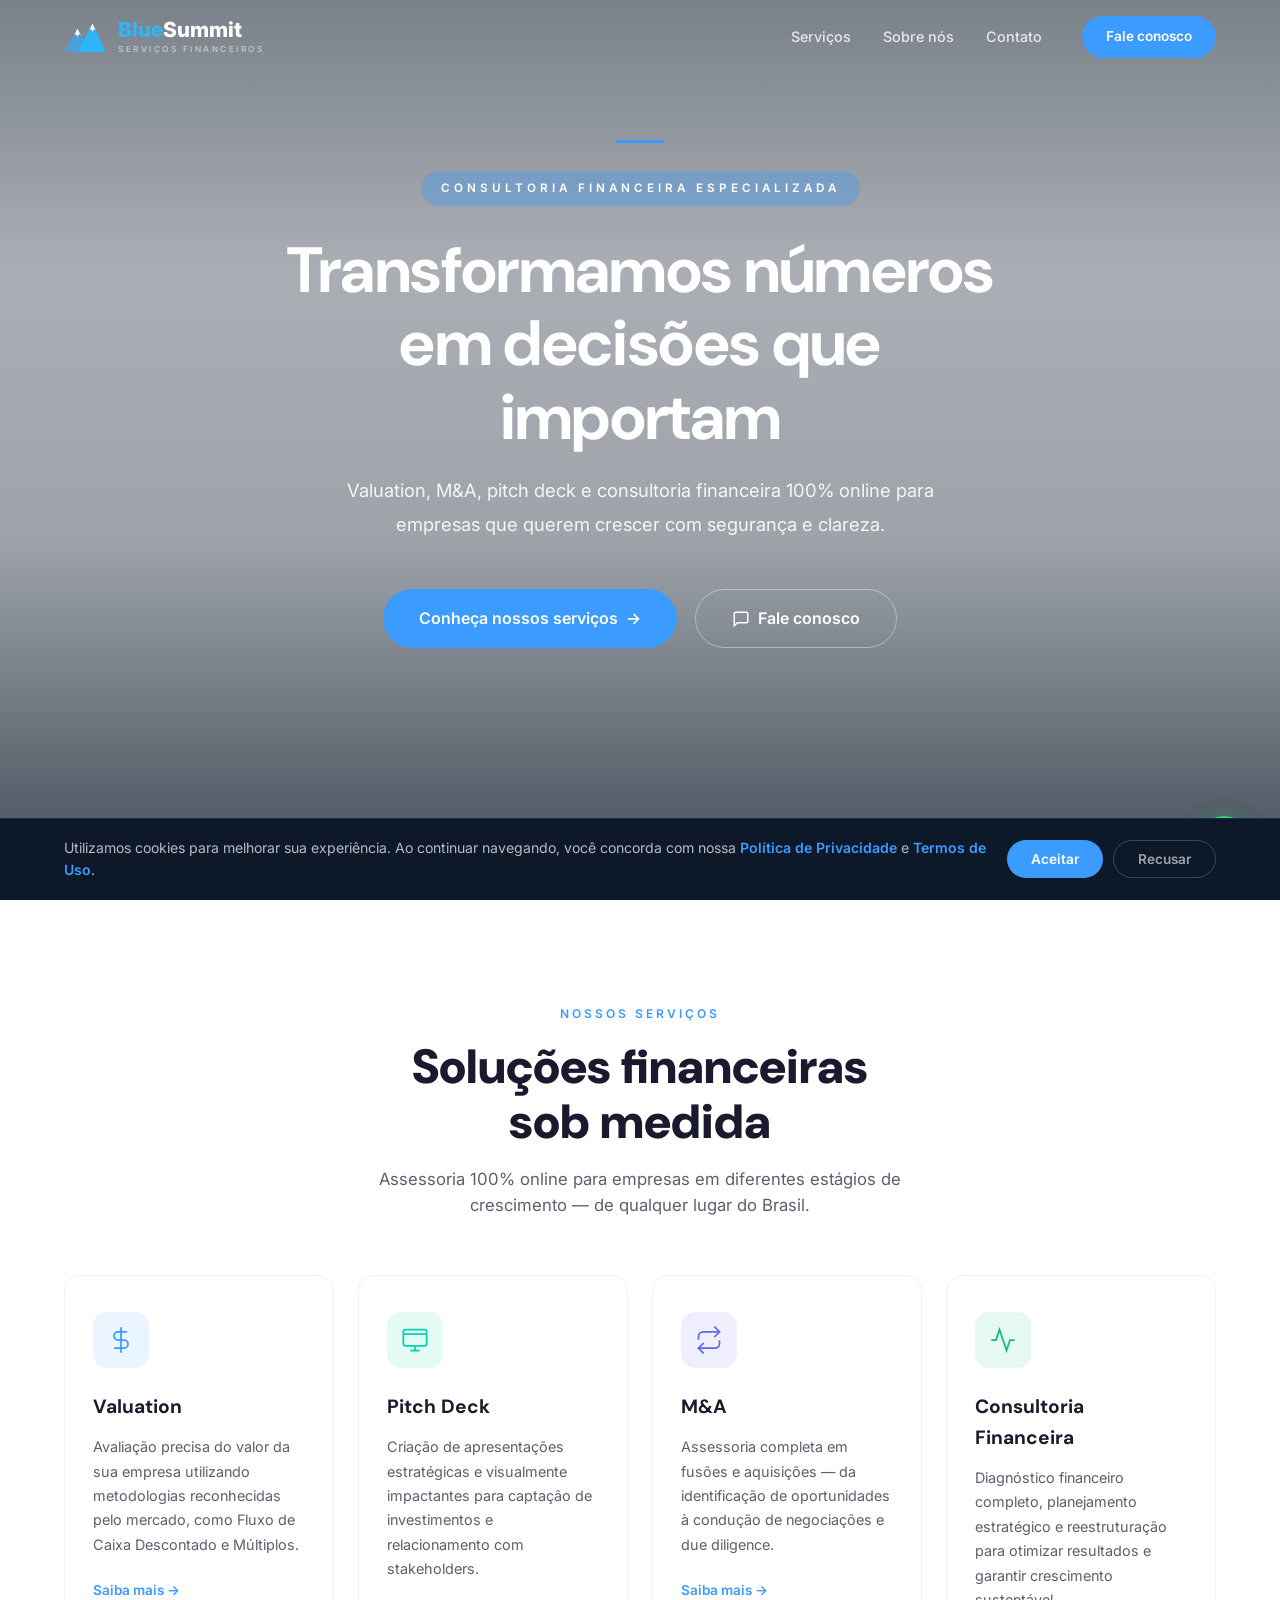
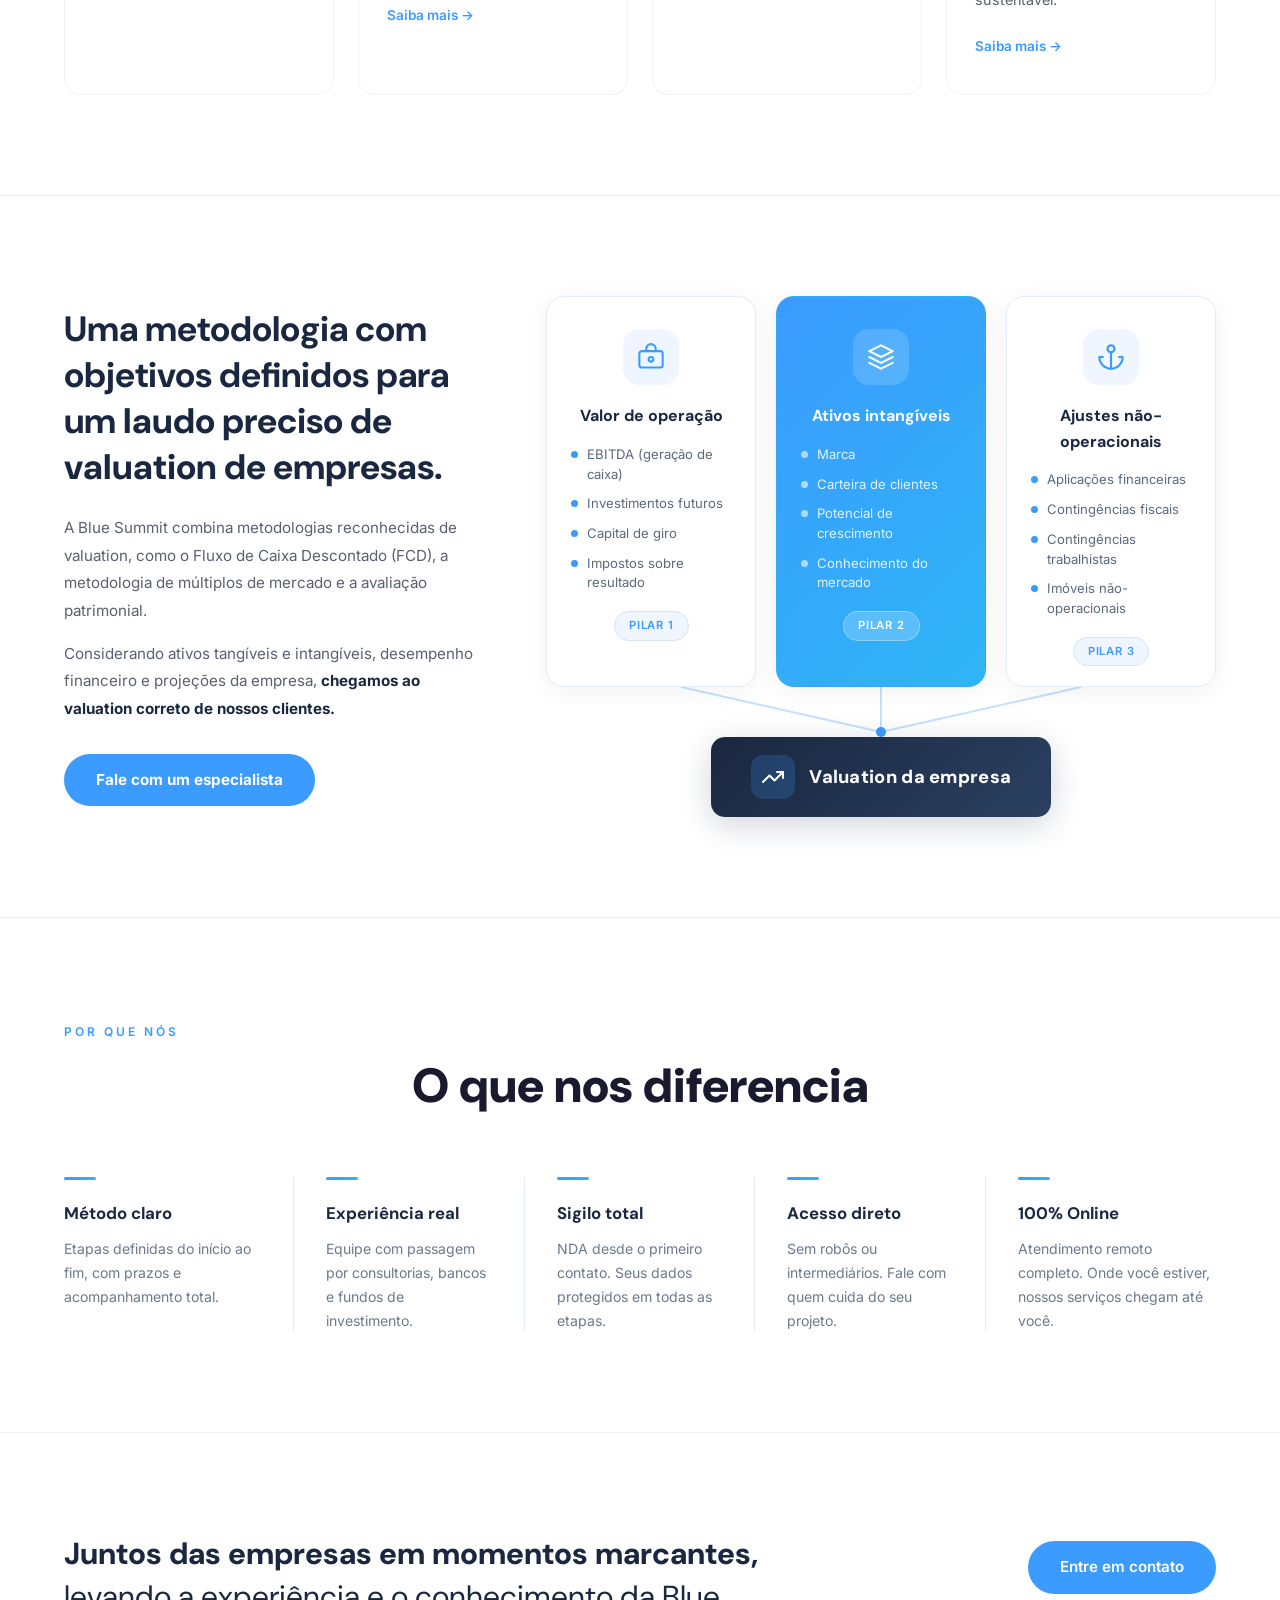
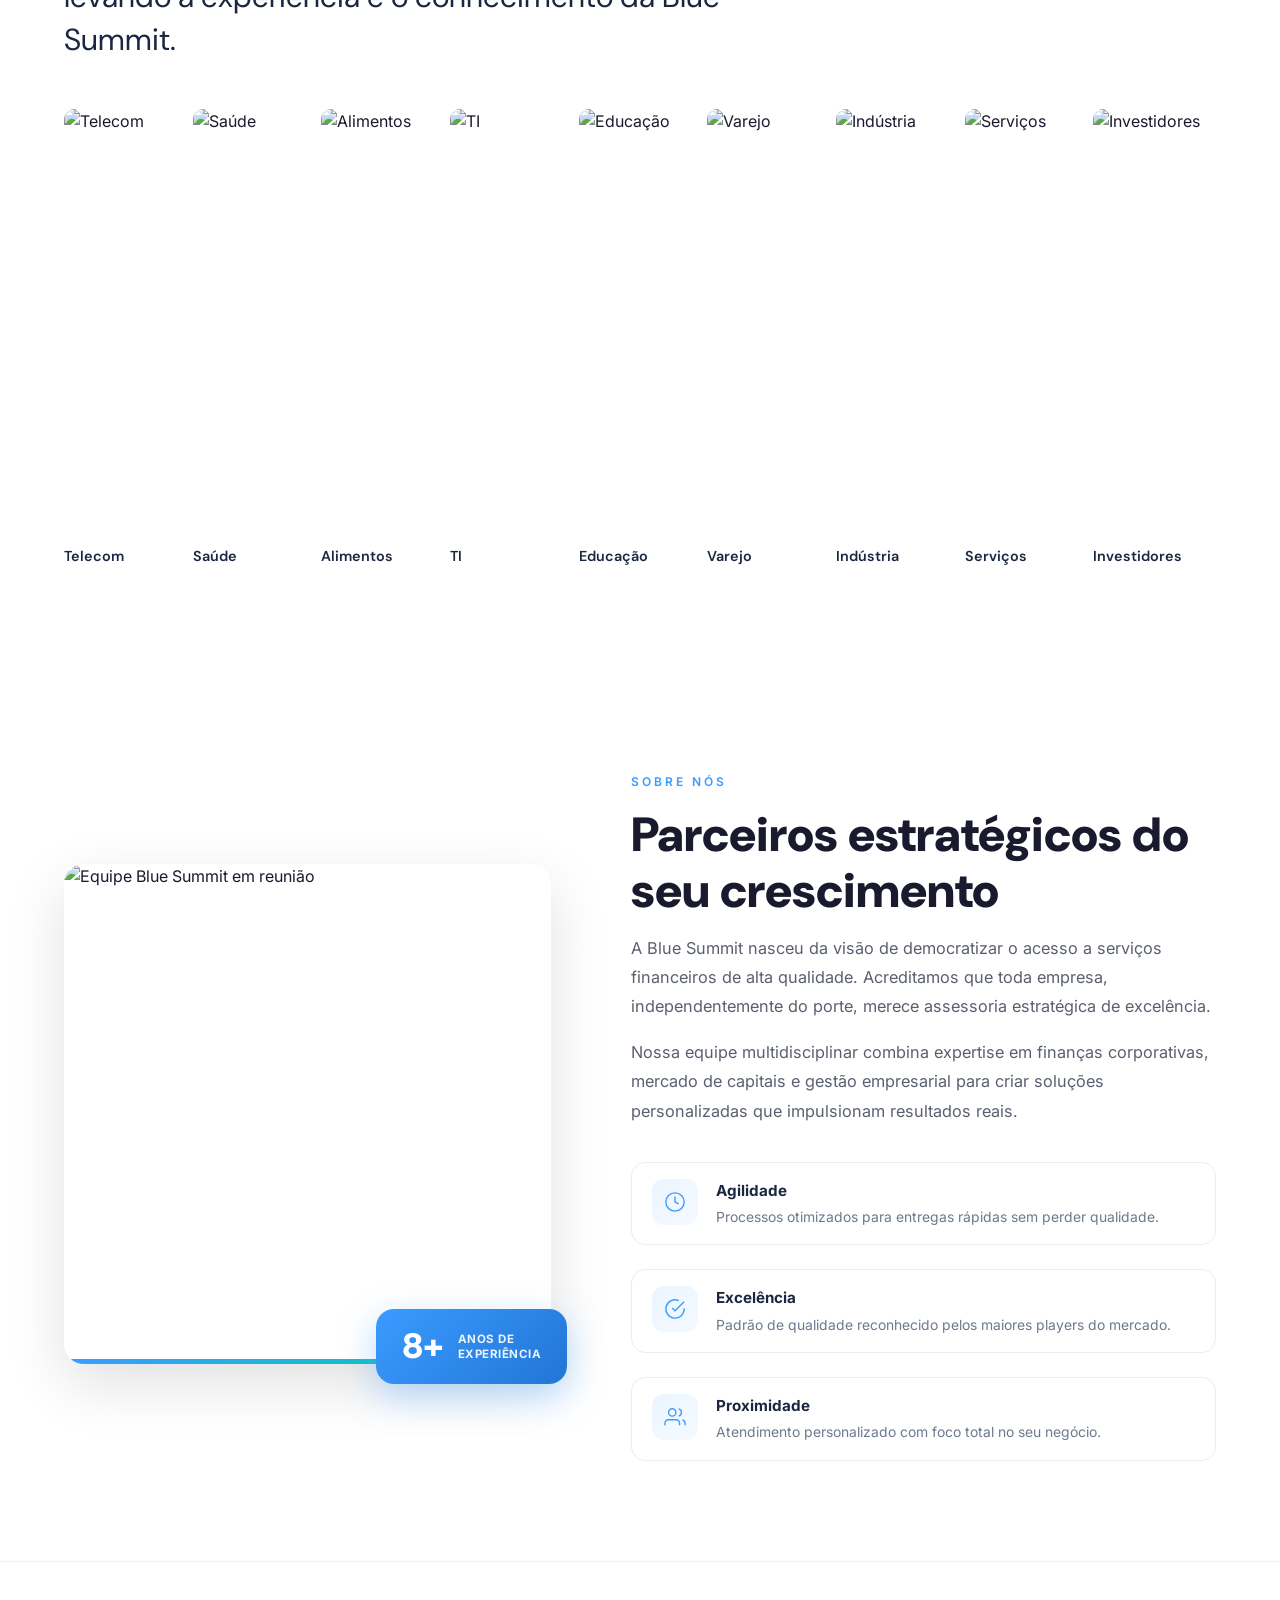
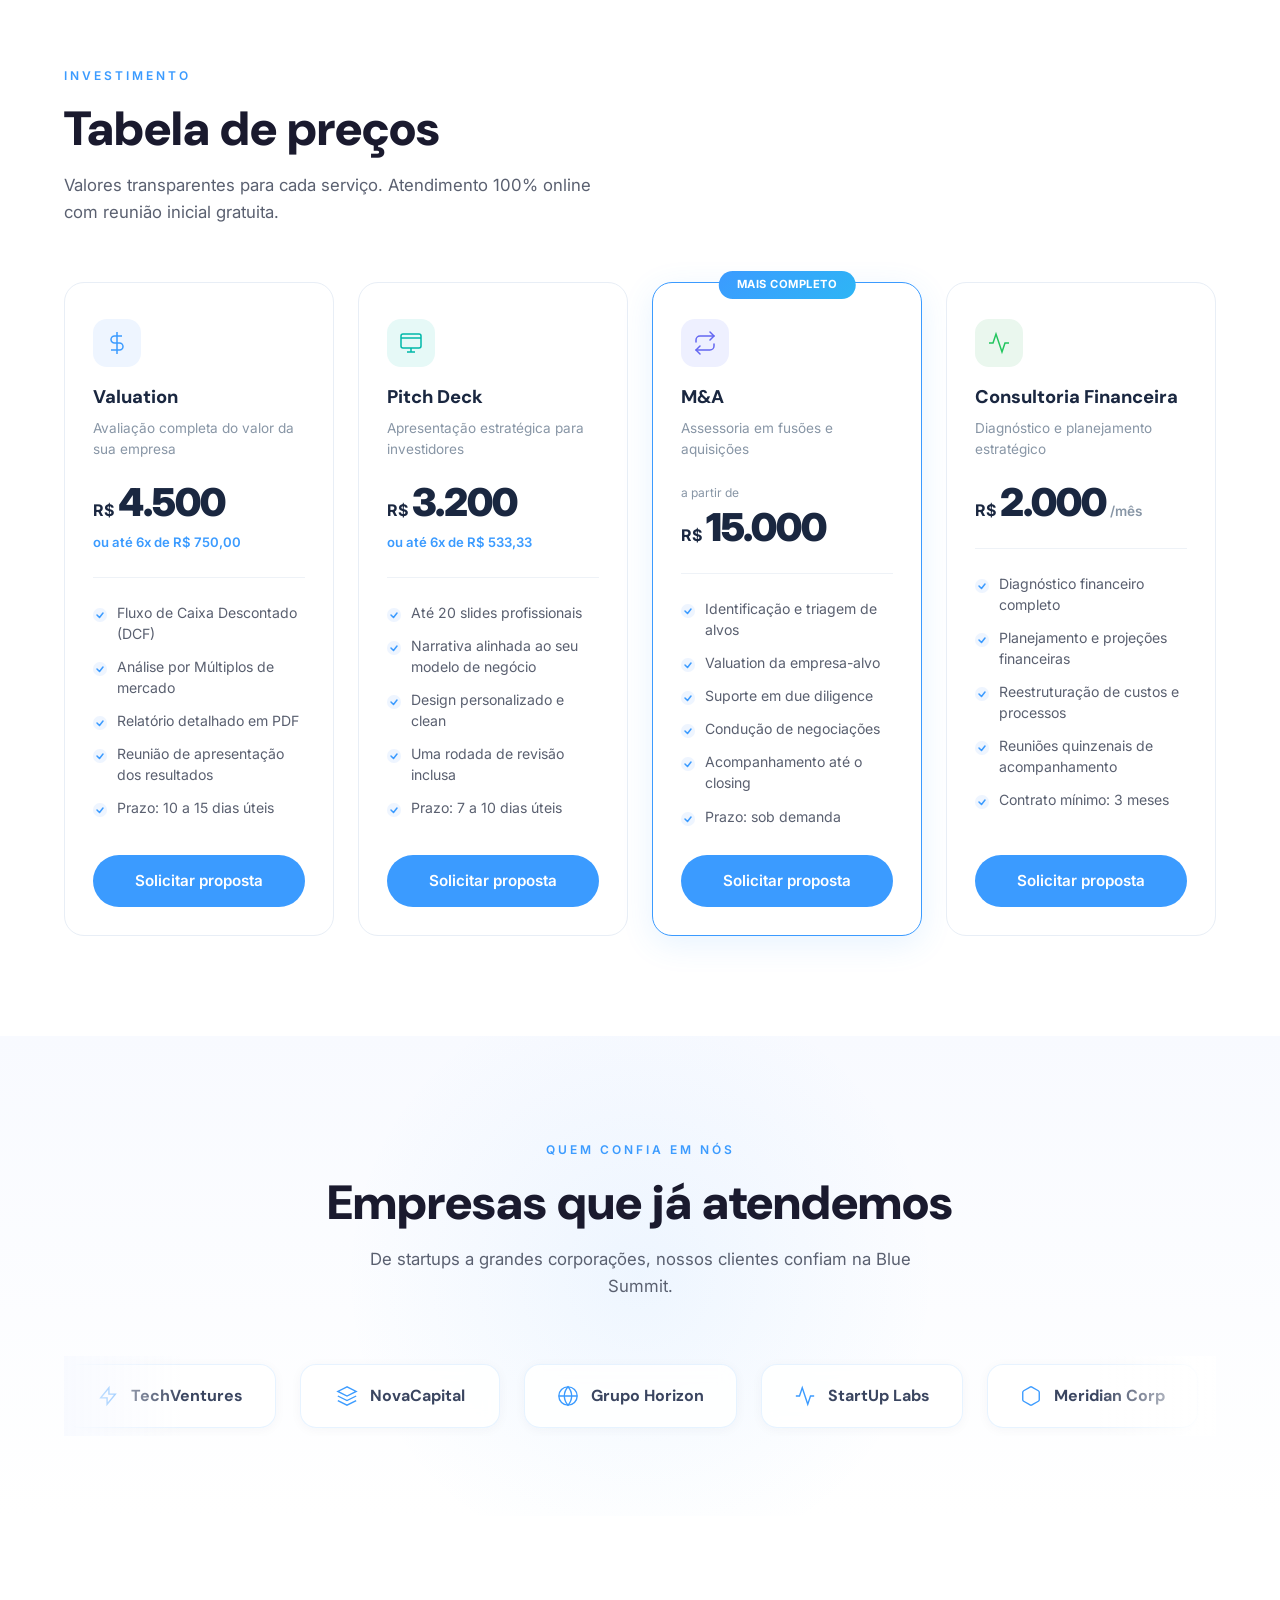
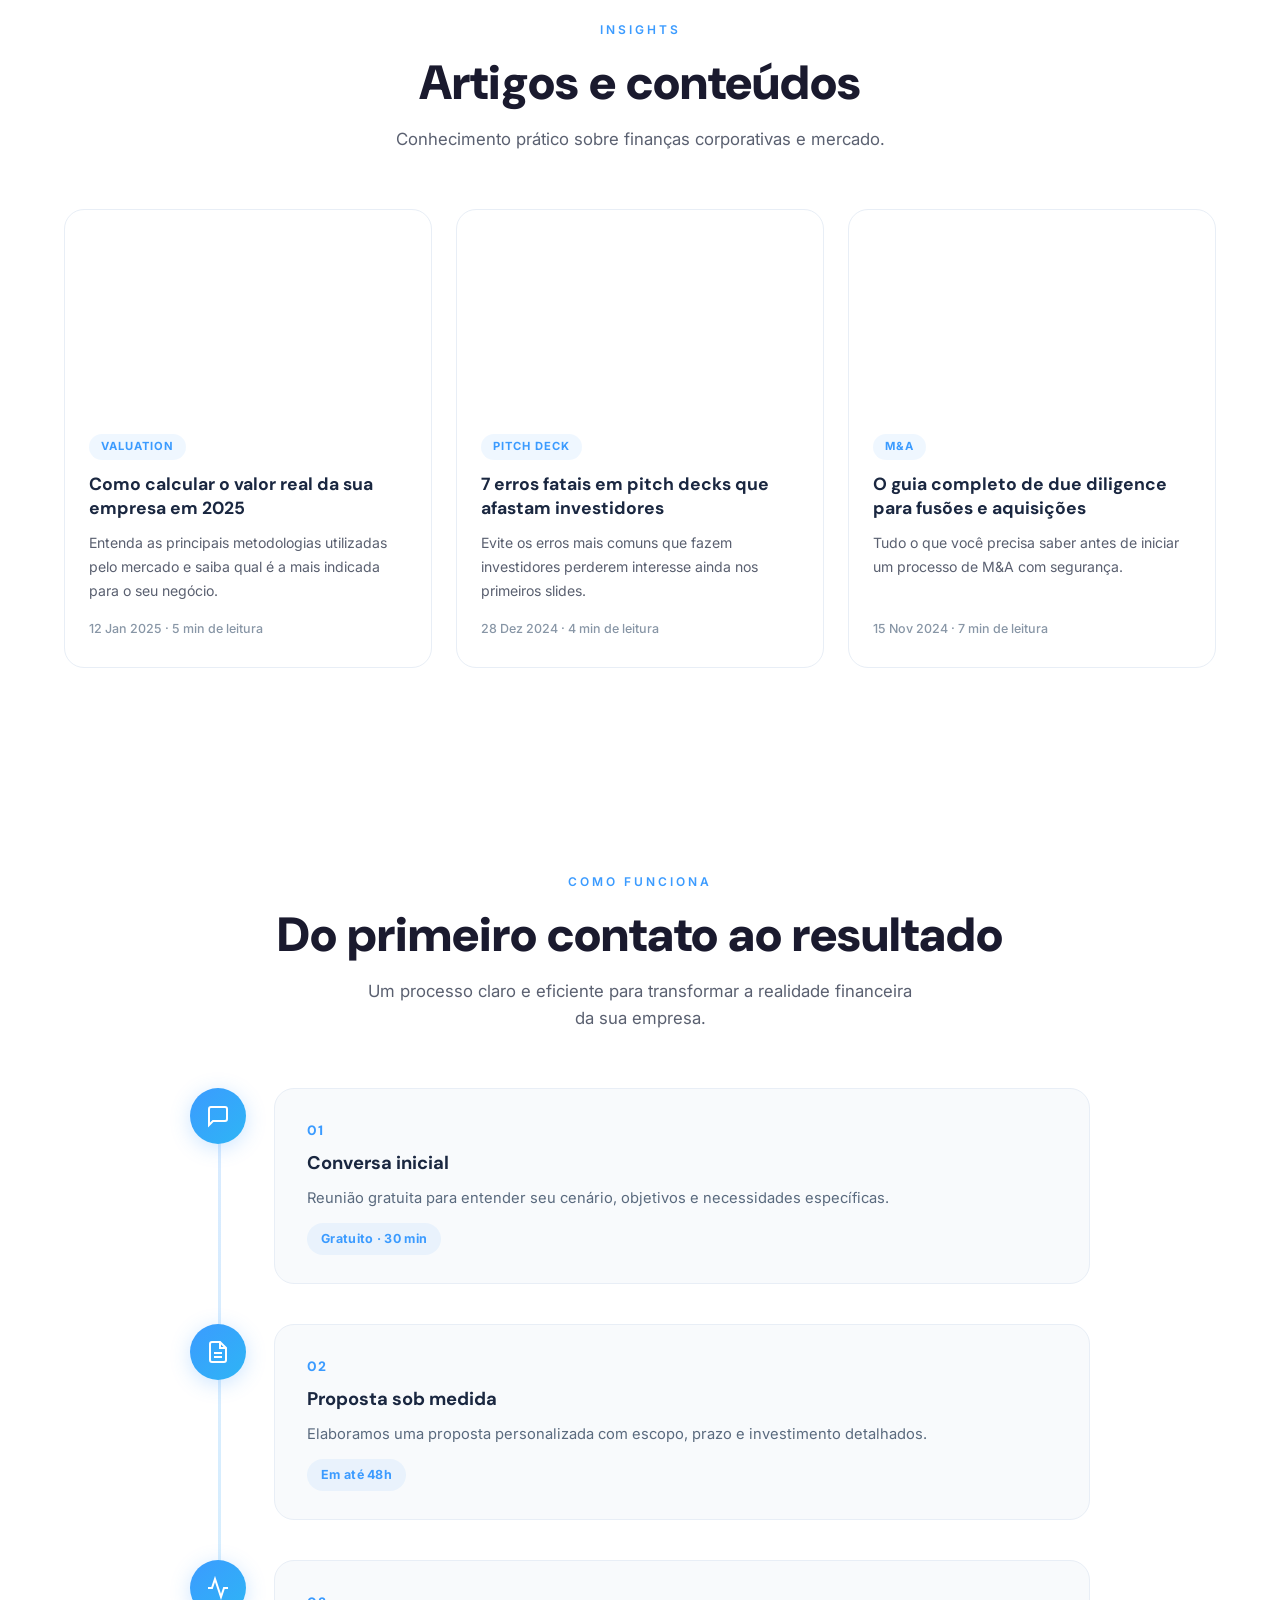
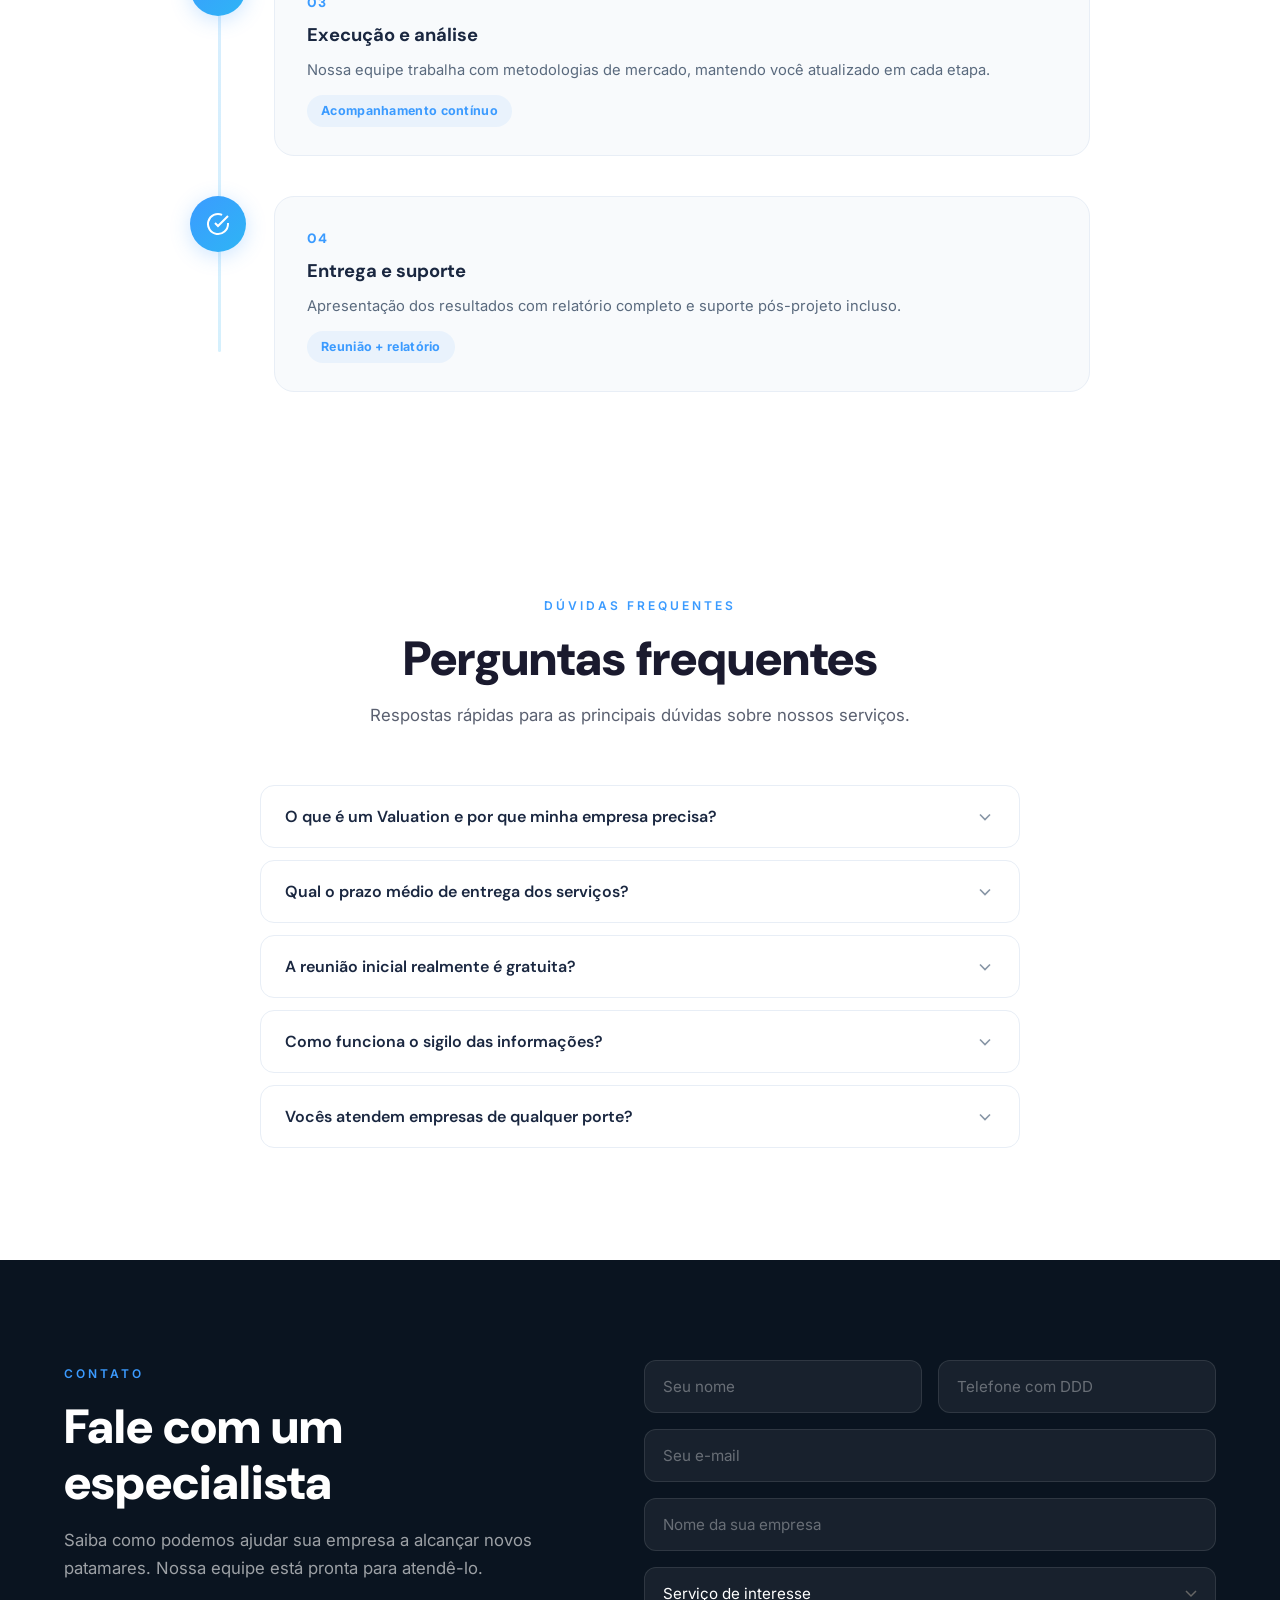
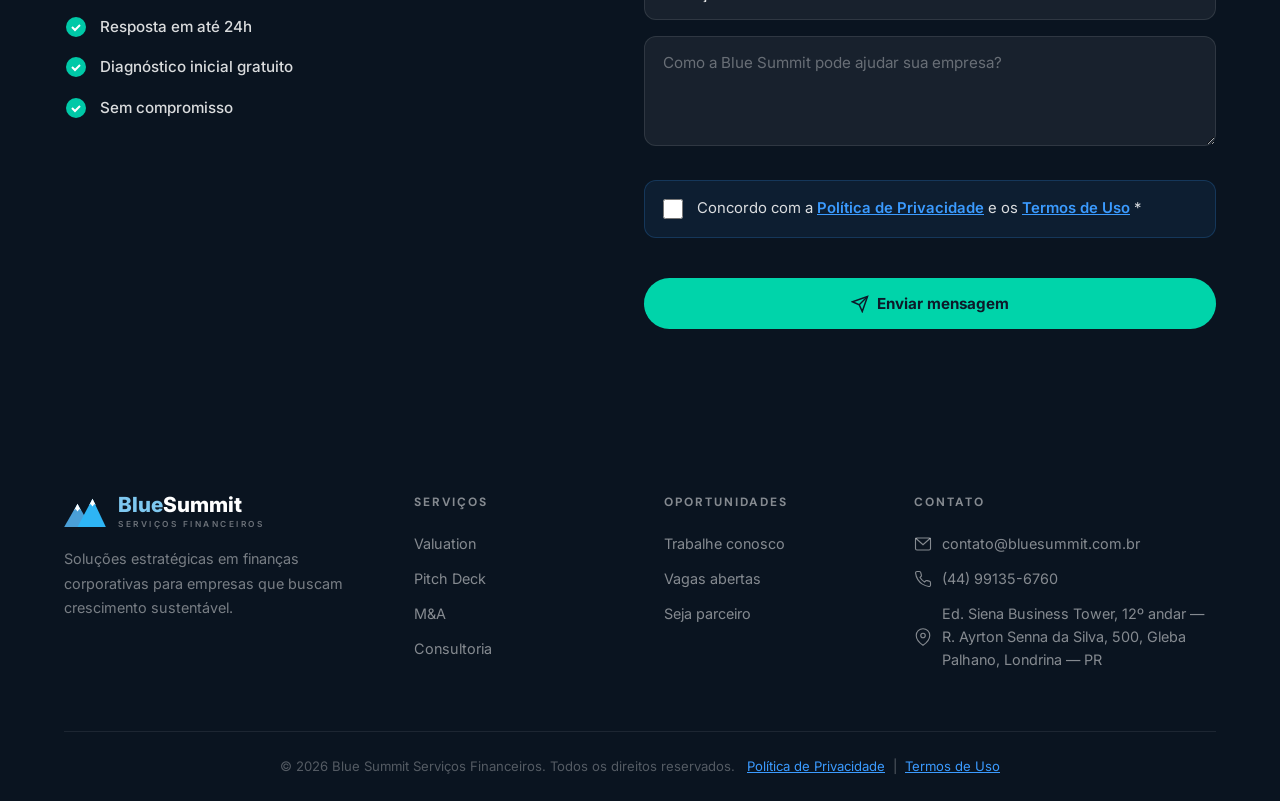
==== commit ecb9be38: "Atualizar diagrama de valuation - novo layout 3 pilares" ====
--- a/index.html
+++ b/index.html
@@ -25,6 +25,24 @@
     function gtag(){dataLayer.push(arguments);}
     gtag('js', new Date());
     gtag('config', 'AW-18046482128');
+    gtag('config', 'G-CB3WTNK01Q');
+  </script>
+  <!-- Event snippet for Contacto conversion page -->
+  <script>
+  function gtag_report_conversion(url) {
+    var callback = function () {
+      if (typeof(url) != 'undefined') {
+        window.location = url;
+      }
+    };
+    gtag('event', 'conversion', {
+        'send_to': 'AW-18046482128/MfHUCMD7tZUcENDtnZ1D',
+        'value': 1.0,
+        'currency': 'BRL',
+        'event_callback': callback
+    });
+    return false;
+  }
   </script>
   <link rel="stylesheet" href="styles.css">
   <link rel="preconnect" href="https://fonts.googleapis.com">
@@ -81,7 +99,7 @@
   <!-- ========== HERO ========== -->
   <section class="hero" id="hero">
     <div class="hero__bg">
-      <img class="hero__img" src="https://images.unsplash.com/photo-1464822759023-fed622ff2c3b?auto=format&fit=crop&w=3840&q=100&sharp=20" alt="Mountain landscape" loading="eager" fetchpriority="high">
+      <img class="hero__img" src="https://images.unsplash.com/photo-1556761175-4b46a572b786?auto=format&fit=crop&w=3840&q=100&sharp=20" alt="Equipe de negócios em colaboração" loading="eager" fetchpriority="high">
     </div>
     <div class="container hero__content">
       <div class="hero__line"></div>
@@ -158,6 +176,86 @@
     </div>
   </section>
 
+  <!-- ========== METODOLOGIA VALUATION ========== -->
+  <section class="section valuation-method" id="metodologia">
+    <div class="container valuation-method__grid">
+      <div class="valuation-method__text">
+        <h2 class="valuation-method__title">Uma metodologia com objetivos definidos para um <strong>laudo preciso de valuation de empresas.</strong></h2>
+        <p class="valuation-method__desc">A Blue Summit combina metodologias reconhecidas de valuation, como o Fluxo de Caixa Descontado (FCD), a metodologia de múltiplos de mercado e a avaliação patrimonial.</p>
+        <p class="valuation-method__desc">Considerando ativos tangíveis e intangíveis, desempenho financeiro e projeções da empresa, <strong>chegamos ao valuation correto de nossos clientes.</strong></p>
+        <a href="#contato" class="btn valuation-method__cta">Fale com um especialista</a>
+      </div>
+      <div class="valuation-method__diagram">
+        <div class="vb">
+          <!-- Top 3 pillars -->
+          <div class="vb-pillars">
+            <div class="vb-pillar">
+              <div class="vb-pillar__icon">
+                <svg width="28" height="28" viewBox="0 0 24 24" fill="none" stroke="#3B9BFF" stroke-width="1.8" stroke-linecap="round" stroke-linejoin="round"><rect x="2" y="7" width="20" height="14" rx="2"/><path d="M16 7V5a4 4 0 0 0-8 0v2"/><circle cx="12" cy="14" r="2"/></svg>
+              </div>
+              <h4 class="vb-pillar__title">Valor de operação</h4>
+              <ul class="vb-pillar__list">
+                <li>EBITDA (geração de caixa)</li>
+                <li>Investimentos futuros</li>
+                <li>Capital de giro</li>
+                <li>Impostos sobre resultado</li>
+              </ul>
+              <div class="vb-pillar__badge">Pilar 1</div>
+            </div>
+
+            <div class="vb-pillar vb-pillar--accent">
+              <div class="vb-pillar__icon">
+                <svg width="28" height="28" viewBox="0 0 24 24" fill="none" stroke="#fff" stroke-width="1.8" stroke-linecap="round" stroke-linejoin="round"><path d="M12 2L2 7l10 5 10-5-10-5z"/><path d="M2 17l10 5 10-5"/><path d="M2 12l10 5 10-5"/></svg>
+              </div>
+              <h4 class="vb-pillar__title">Ativos intangíveis</h4>
+              <ul class="vb-pillar__list">
+                <li>Marca</li>
+                <li>Carteira de clientes</li>
+                <li>Potencial de crescimento</li>
+                <li>Conhecimento do mercado</li>
+              </ul>
+              <div class="vb-pillar__badge">Pilar 2</div>
+            </div>
+
+            <div class="vb-pillar">
+              <div class="vb-pillar__icon">
+                <svg width="28" height="28" viewBox="0 0 24 24" fill="none" stroke="#3B9BFF" stroke-width="1.8" stroke-linecap="round" stroke-linejoin="round"><path d="M12 22V8"/><path d="M5 12H2a10 10 0 0 0 20 0h-3"/><circle cx="12" cy="5" r="3"/></svg>
+              </div>
+              <h4 class="vb-pillar__title">Ajustes não-operacionais</h4>
+              <ul class="vb-pillar__list">
+                <li>Aplicações financeiras</li>
+                <li>Contingências fiscais</li>
+                <li>Contingências trabalhistas</li>
+                <li>Imóveis não-operacionais</li>
+              </ul>
+              <div class="vb-pillar__badge">Pilar 3</div>
+            </div>
+          </div>
+
+          <!-- Merge lines -->
+          <div class="vb-merge">
+            <svg class="vb-merge__svg" viewBox="0 0 600 50" preserveAspectRatio="none">
+              <line x1="100" y1="0" x2="300" y2="45" stroke="#3B9BFF" stroke-width="2" opacity=".3"/>
+              <line x1="300" y1="0" x2="300" y2="45" stroke="#3B9BFF" stroke-width="2" opacity=".3"/>
+              <line x1="500" y1="0" x2="300" y2="45" stroke="#3B9BFF" stroke-width="2" opacity=".3"/>
+              <circle cx="300" cy="45" r="5" fill="#3B9BFF"/>
+            </svg>
+          </div>
+
+          <!-- Result bar -->
+          <div class="vb-result">
+            <div class="vb-result__inner">
+              <span class="vb-result__icon">
+                <svg width="24" height="24" viewBox="0 0 24 24" fill="none" stroke="#fff" stroke-width="2" stroke-linecap="round" stroke-linejoin="round"><polyline points="22 7 13.5 15.5 8.5 10.5 2 17"/><polyline points="16 7 22 7 22 13"/></svg>
+              </span>
+              <span class="vb-result__text">Valuation da empresa</span>
+            </div>
+          </div>
+        </div>
+      </div>
+    </div>
+  </section>
+
   <!-- ========== DIFERENCIAIS ========== -->
   <section class="section differentials" id="diferenciais">
     <div class="container">
@@ -189,6 +287,54 @@
           <div class="dif__line"></div>
           <h3 class="dif__title">100% Online</h3>
           <p class="dif__text">Atendimento remoto completo. Onde você estiver, nossos serviços chegam até você.</p>
+        </div>
+      </div>
+    </div>
+  </section>
+
+  <!-- ========== SETORES DE ATUAÇÃO ========== -->
+  <section class="section sectors" id="setores">
+    <div class="container">
+      <div class="sectors__header">
+        <h2 class="sectors__title"><strong>Juntos das empresas em momentos marcantes,</strong> levando a experiência e o conhecimento da Blue Summit.</h2>
+        <a href="#contato" class="btn btn--primary sectors__cta">Entre em contato</a>
+      </div>
+      <div class="sectors__strip">
+        <div class="sectors__card">
+          <img src="https://images.unsplash.com/photo-1544197150-b99a580bb7a8?auto=format&fit=crop&w=400&h=600&q=80" alt="Telecom" loading="lazy">
+          <span>Telecom</span>
+        </div>
+        <div class="sectors__card">
+          <img src="https://images.unsplash.com/photo-1666214280557-f1b5022eb634?auto=format&fit=crop&w=400&h=600&q=80" alt="Saúde" loading="lazy">
+          <span>Saúde</span>
+        </div>
+        <div class="sectors__card">
+          <img src="https://images.unsplash.com/photo-1414235077428-338989a2e8c0?auto=format&fit=crop&w=400&h=600&q=80" alt="Alimentos" loading="lazy">
+          <span>Alimentos</span>
+        </div>
+        <div class="sectors__card">
+          <img src="https://images.unsplash.com/photo-1518770660439-4636190af475?auto=format&fit=crop&w=400&h=600&q=80" alt="TI" loading="lazy">
+          <span>TI</span>
+        </div>
+        <div class="sectors__card">
+          <img src="https://images.unsplash.com/photo-1503676260728-1c00da094a0b?auto=format&fit=crop&w=400&h=600&q=80" alt="Educação" loading="lazy">
+          <span>Educação</span>
+        </div>
+        <div class="sectors__card">
+          <img src="https://images.unsplash.com/photo-1441986300917-64674bd600d8?auto=format&fit=crop&w=400&h=600&q=80" alt="Varejo" loading="lazy">
+          <span>Varejo</span>
+        </div>
+        <div class="sectors__card">
+          <img src="https://images.unsplash.com/photo-1581091226825-a6a2a5aee158?auto=format&fit=crop&w=400&h=600&q=80" alt="Indústria" loading="lazy">
+          <span>Indústria</span>
+        </div>
+        <div class="sectors__card">
+          <img src="https://images.unsplash.com/photo-1521737711867-e3b97375f902?auto=format&fit=crop&w=400&h=600&q=80" alt="Serviços" loading="lazy">
+          <span>Serviços</span>
+        </div>
+        <div class="sectors__card">
+          <img src="https://images.unsplash.com/photo-1460925895917-afdab827c52f?auto=format&fit=crop&w=400&h=600&q=80" alt="Investidores" loading="lazy">
+          <span>Investidores</span>
         </div>
       </div>
     </div>
@@ -268,6 +414,7 @@
           <div class="pcard__price">
             <span class="pcard__currency">R$</span>
             <span class="pcard__amount">4.500</span>
+            <span class="pcard__installment">ou até 6x de R$ 750,00</span>
           </div>
           <ul class="pcard__features">
             <li>Fluxo de Caixa Descontado (DCF)</li>
@@ -291,6 +438,7 @@
           <div class="pcard__price">
             <span class="pcard__currency">R$</span>
             <span class="pcard__amount">3.200</span>
+            <span class="pcard__installment">ou até 6x de R$ 533,33</span>
           </div>
           <ul class="pcard__features">
             <li>Até 20 slides profissionais</li>
@@ -339,7 +487,7 @@
           </div>
           <div class="pcard__price">
             <span class="pcard__currency">R$</span>
-            <span class="pcard__amount">6.000</span>
+            <span class="pcard__amount">2.000</span>
             <span class="pcard__period">/mês</span>
           </div>
           <ul class="pcard__features">
--- a/styles.css
+++ b/styles.css
@@ -97,6 +97,63 @@
 .service-card__link{font-size:.85rem;font-weight:600;color:#3B9BFF;transition:gap .2s}
 .service-card__link:hover{color:#1a7de8}
 
+/* ===== VALUATION METHODOLOGY ===== */
+.valuation-method{background:#fff;padding:100px 0;overflow:hidden;border-top:1px solid #eef2f7}
+.valuation-method__grid{display:grid;grid-template-columns:1fr 1.6fr;gap:64px;align-items:center}
+.valuation-method__title{font-family:'DM Sans',system-ui,sans-serif;font-size:clamp(1.6rem,3vw,2.2rem);font-weight:700;color:#1a2740;line-height:1.3;margin-bottom:24px}
+.valuation-method__title strong{font-weight:800;color:#1a2740}
+.valuation-method__desc{font-size:.95rem;color:#5a6070;line-height:1.8;margin-bottom:16px}
+.valuation-method__desc strong{color:#1a2740;font-weight:700}
+.valuation-method__cta{display:inline-flex;margin-top:16px;background:#3B9BFF;color:#fff;font-weight:700;font-size:.95rem;padding:14px 32px;border-radius:50px;transition:all .25s}
+.valuation-method__cta:hover{background:#1a7de8;transform:translateY(-2px);box-shadow:0 8px 24px rgba(59,155,255,.35)}
+.valuation-method__diagram{display:flex;align-items:center;justify-content:center}
+.vb{width:100%;max-width:820px}
+.vb-pillars{display:grid;grid-template-columns:repeat(3,1fr);gap:20px}
+.vb-pillar{position:relative;background:#fff;border:1px solid #e4ecf4;border-radius:18px;padding:32px 24px 20px;text-align:center;box-shadow:0 4px 24px rgba(26,39,64,.06);transition:transform .25s,box-shadow .25s}
+.vb-pillar:hover{transform:translateY(-6px);box-shadow:0 12px 40px rgba(26,39,64,.12)}
+.vb-pillar--accent{background:linear-gradient(135deg,#3B9BFF,#2EB5F5);border-color:transparent}
+.vb-pillar--accent .vb-pillar__title{color:#fff}
+.vb-pillar--accent .vb-pillar__list li{color:rgba(255,255,255,.85)}
+.vb-pillar--accent .vb-pillar__list li::before{background:rgba(255,255,255,.6)}
+.vb-pillar--accent .vb-pillar__badge{background:rgba(255,255,255,.2);color:#fff;border-color:rgba(255,255,255,.3)}
+.vb-pillar__icon{margin:0 auto 18px;width:56px;height:56px;border-radius:16px;background:#f0f6ff;display:flex;align-items:center;justify-content:center}
+.vb-pillar--accent .vb-pillar__icon{background:rgba(255,255,255,.15)}
+.vb-pillar__title{font-family:'DM Sans',sans-serif;font-size:1rem;font-weight:700;color:#1a2740;margin:0 0 16px}
+.vb-pillar__list{list-style:none;margin:0;padding:0;text-align:left;display:flex;flex-direction:column;gap:10px}
+.vb-pillar__list li{position:relative;padding-left:16px;font-family:'Inter',sans-serif;font-size:.82rem;color:#5a6a7e;line-height:1.5}
+.vb-pillar__list li::before{content:'';position:absolute;left:0;top:6px;width:7px;height:7px;border-radius:50%;background:#3B9BFF}
+.vb-pillar__badge{display:inline-block;margin-top:18px;padding:5px 14px;border-radius:20px;background:#f0f6ff;border:1px solid #d4e4f7;font-family:'Inter',sans-serif;font-size:.7rem;font-weight:600;color:#3B9BFF;text-transform:uppercase;letter-spacing:.8px}
+.vb-merge{display:flex;justify-content:center;padding:0}
+.vb-merge__svg{width:100%;max-width:600px;height:50px}
+.vb-result{display:flex;justify-content:center}
+.vb-result__inner{display:flex;align-items:center;gap:14px;background:linear-gradient(135deg,#1a2740 0%,#2a4060 100%);border-radius:14px;padding:18px 40px;box-shadow:0 8px 32px rgba(26,39,64,.2)}
+.vb-result__icon{flex-shrink:0;width:44px;height:44px;border-radius:12px;background:rgba(59,155,255,.2);display:flex;align-items:center;justify-content:center}
+.vb-result__text{font-family:'DM Sans',sans-serif;font-size:1.15rem;font-weight:800;color:#fff;letter-spacing:.3px}
+body.dark .valuation-method{background:#0b1120;border-top-color:#1a2a44}
+body.dark .valuation-method__title,body.dark .valuation-method__title strong{color:#e8f0fe}
+body.dark .valuation-method__desc{color:#8896a6}
+body.dark .valuation-method__desc strong{color:#e8f0fe}
+body.dark .vb-pillar{background:#111d30;border-color:#1a2a44}
+body.dark .vb-pillar__title{color:#e8f0fe}
+body.dark .vb-pillar__list li{color:#7a8a9e}
+body.dark .vb-pillar__icon{background:#162540}
+body.dark .vb-pillar__badge{background:#162540;border-color:#1e3355;color:#6cb4ff}
+
+/* ===== SECTORS ===== */
+.sectors{background:#fff;padding:100px 0;border-top:1px solid #eef2f7}
+.sectors__header{display:flex;align-items:flex-start;justify-content:space-between;gap:40px;margin-bottom:48px}
+.sectors__title{font-family:'DM Sans',system-ui,sans-serif;font-size:clamp(1.4rem,2.8vw,1.9rem);font-weight:400;color:#1a2740;line-height:1.4;max-width:700px}
+.sectors__title strong{font-weight:800}
+.sectors__cta{flex-shrink:0;margin-top:8px}
+.sectors__strip{display:flex;gap:6px}
+.sectors__card{flex:1;display:flex;flex-direction:column;gap:16px;min-width:0}
+.sectors__card img{width:100%;height:420px;object-fit:cover;border-radius:10px;transition:transform .5s ease}
+.sectors__card:hover img{transform:scale(1.04)}
+.sectors__card span{font-family:'DM Sans',sans-serif;font-size:.9rem;font-weight:600;color:#1a2740}
+body.dark .sectors{background:#0b1120;border-top-color:#1a2a44}
+body.dark .sectors__title{color:#e8f0fe}
+body.dark .sectors__card span{color:#c8d6e5}
+
 /* ===== DIFFERENTIALS ===== */
 .differentials{background:#fff;padding:100px 0;border-top:1px solid #eef2f7}
 .diff-row{display:grid;grid-template-columns:repeat(5,1fr);gap:0}
@@ -134,6 +191,7 @@
 .pcard__currency{font-size:1rem;font-weight:700;color:#1a2740}
 .pcard__amount{font-size:2.4rem;font-weight:900;color:#1a2740;letter-spacing:-1px;line-height:1}
 .pcard__period{font-size:.85rem;font-weight:600;color:#8896a6}
+.pcard__installment{width:100%;font-size:.82rem;font-weight:600;color:#3B9BFF;margin-top:4px}
 
 .pcard__features{list-style:none;display:flex;flex-direction:column;gap:12px;margin-bottom:28px;flex:1}
 .pcard__features li{font-size:.88rem;color:#5a6070;line-height:1.5;padding-left:24px;position:relative}
@@ -401,6 +459,10 @@
 
 /* ===== RESPONSIVE ===== */
 @media(max-width:1024px){
+  .valuation-method__grid{grid-template-columns:1fr;gap:48px}
+  .sectors__strip{flex-wrap:wrap}
+  .sectors__card{flex:0 0 calc(20% - 5px)}
+  .sectors__card img{height:300px}
   .services__grid{grid-template-columns:repeat(2,1fr)}
   .diff-row{grid-template-columns:repeat(2,1fr);gap:32px}
   .dif:nth-child(2){border-right:none}
@@ -429,6 +491,21 @@
   .hero__content{padding:100px 24px 60px}
   .hero__subtitle{font-size:.92rem;margin-bottom:32px}
   .hero__tabs{display:none}
+
+  .sectors{padding:48px 0}
+  .sectors__header{flex-direction:column;gap:20px}
+  .sectors__strip{gap:8px}
+  .sectors__card{flex:0 0 calc(33.333% - 6px)}
+  .sectors__card img{height:240px}
+  .sectors__card span{font-size:.8rem}
+
+  .valuation-method{padding:48px 0}
+  .valuation-method__grid{grid-template-columns:1fr;gap:32px}
+  .valuation-method__diagram{overflow-x:visible}
+  .vb-pillars{grid-template-columns:1fr;max-width:400px;margin:0 auto}
+  .vb-merge__svg{display:none}
+  .vb-pillar--accent{order:-1}
+
   .form__row{grid-template-columns:1fr}
   .consent-label{padding:14px 16px;margin:14px 0 18px;gap:12px}
   .consent-checkbox{width:18px;height:18px}
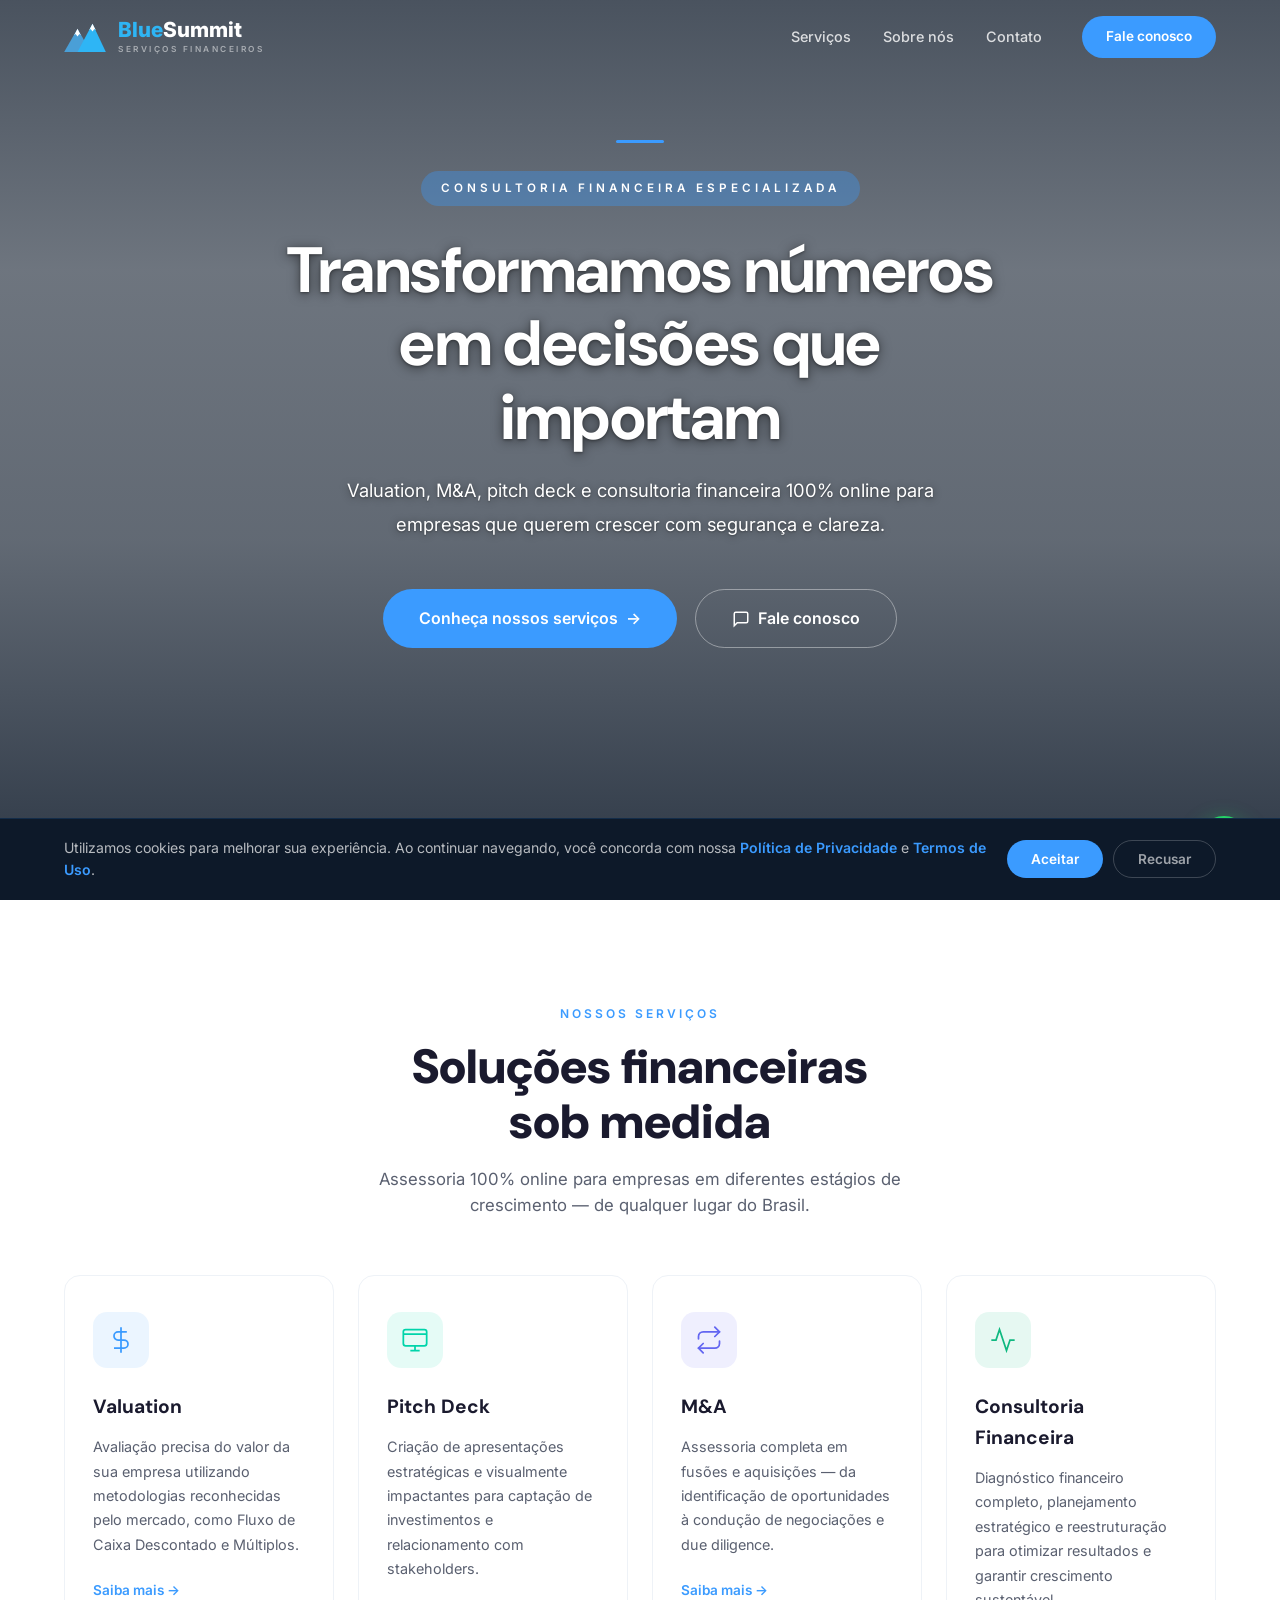
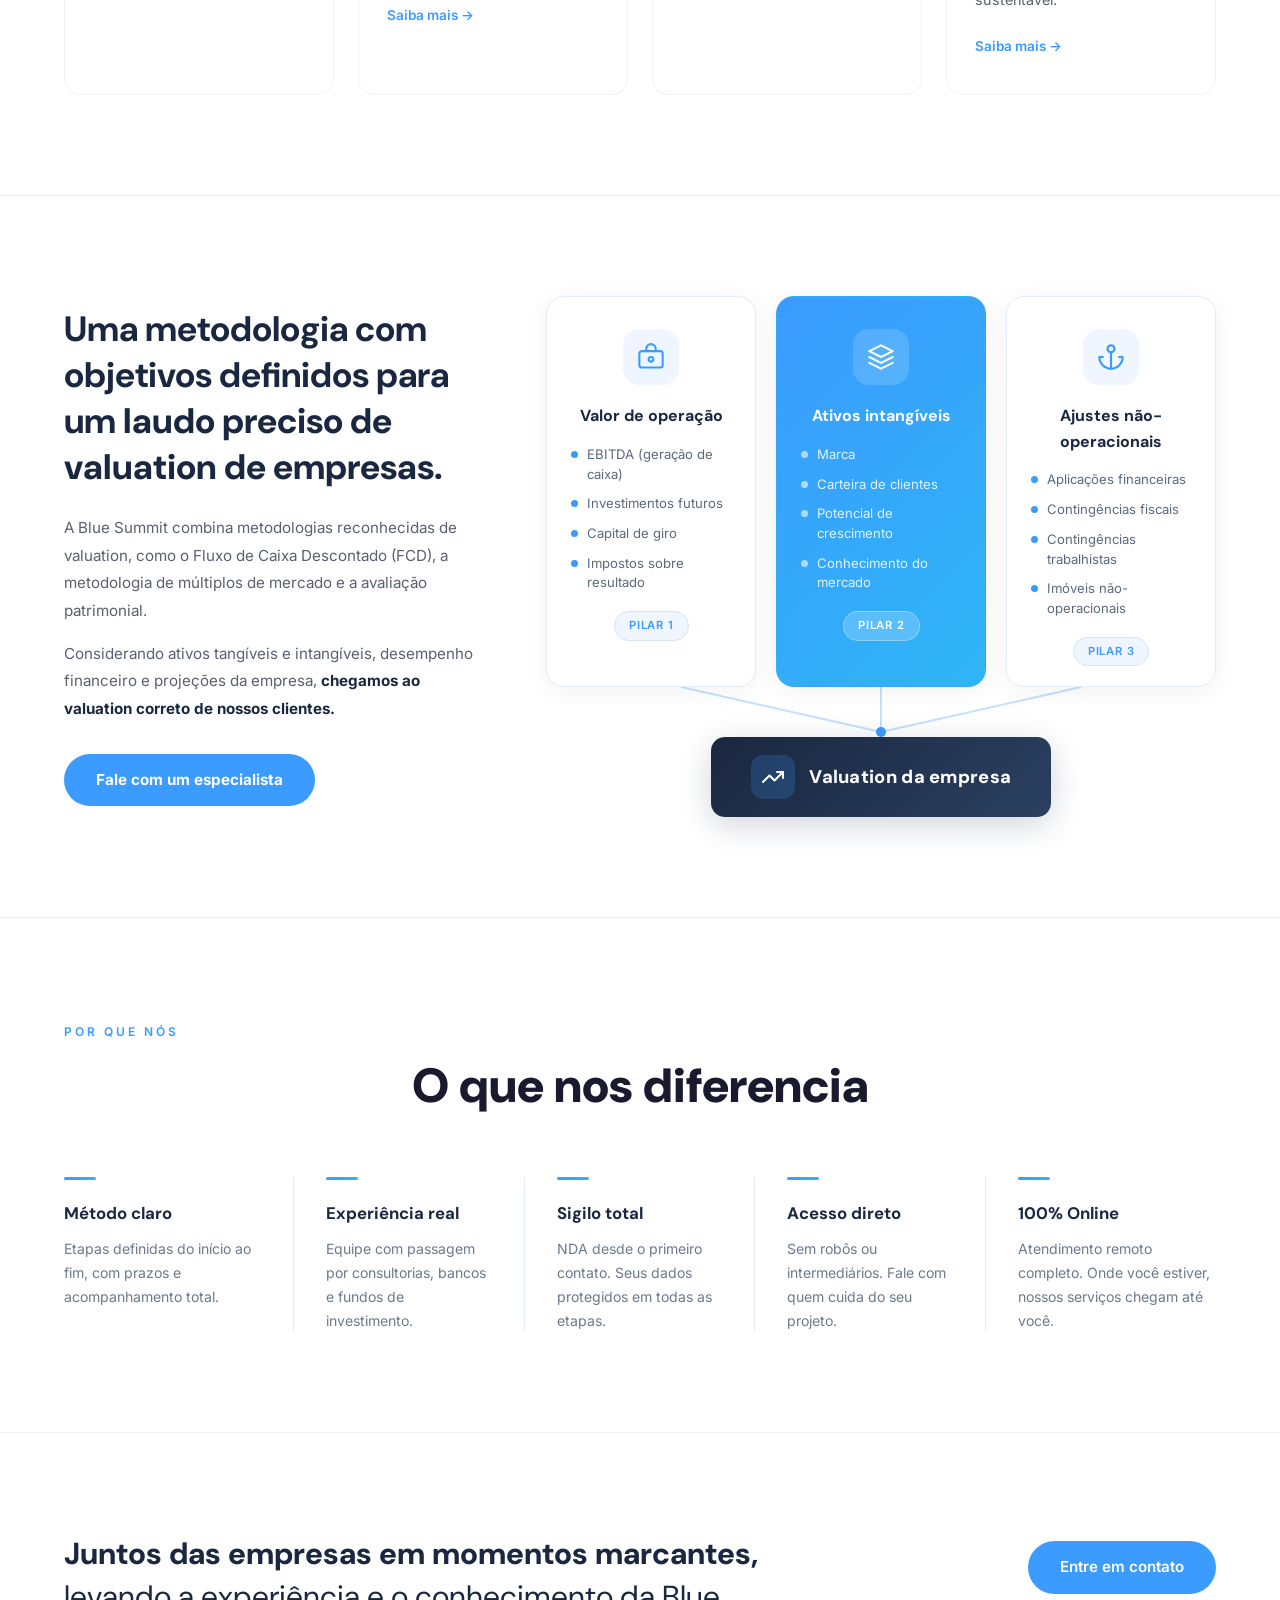
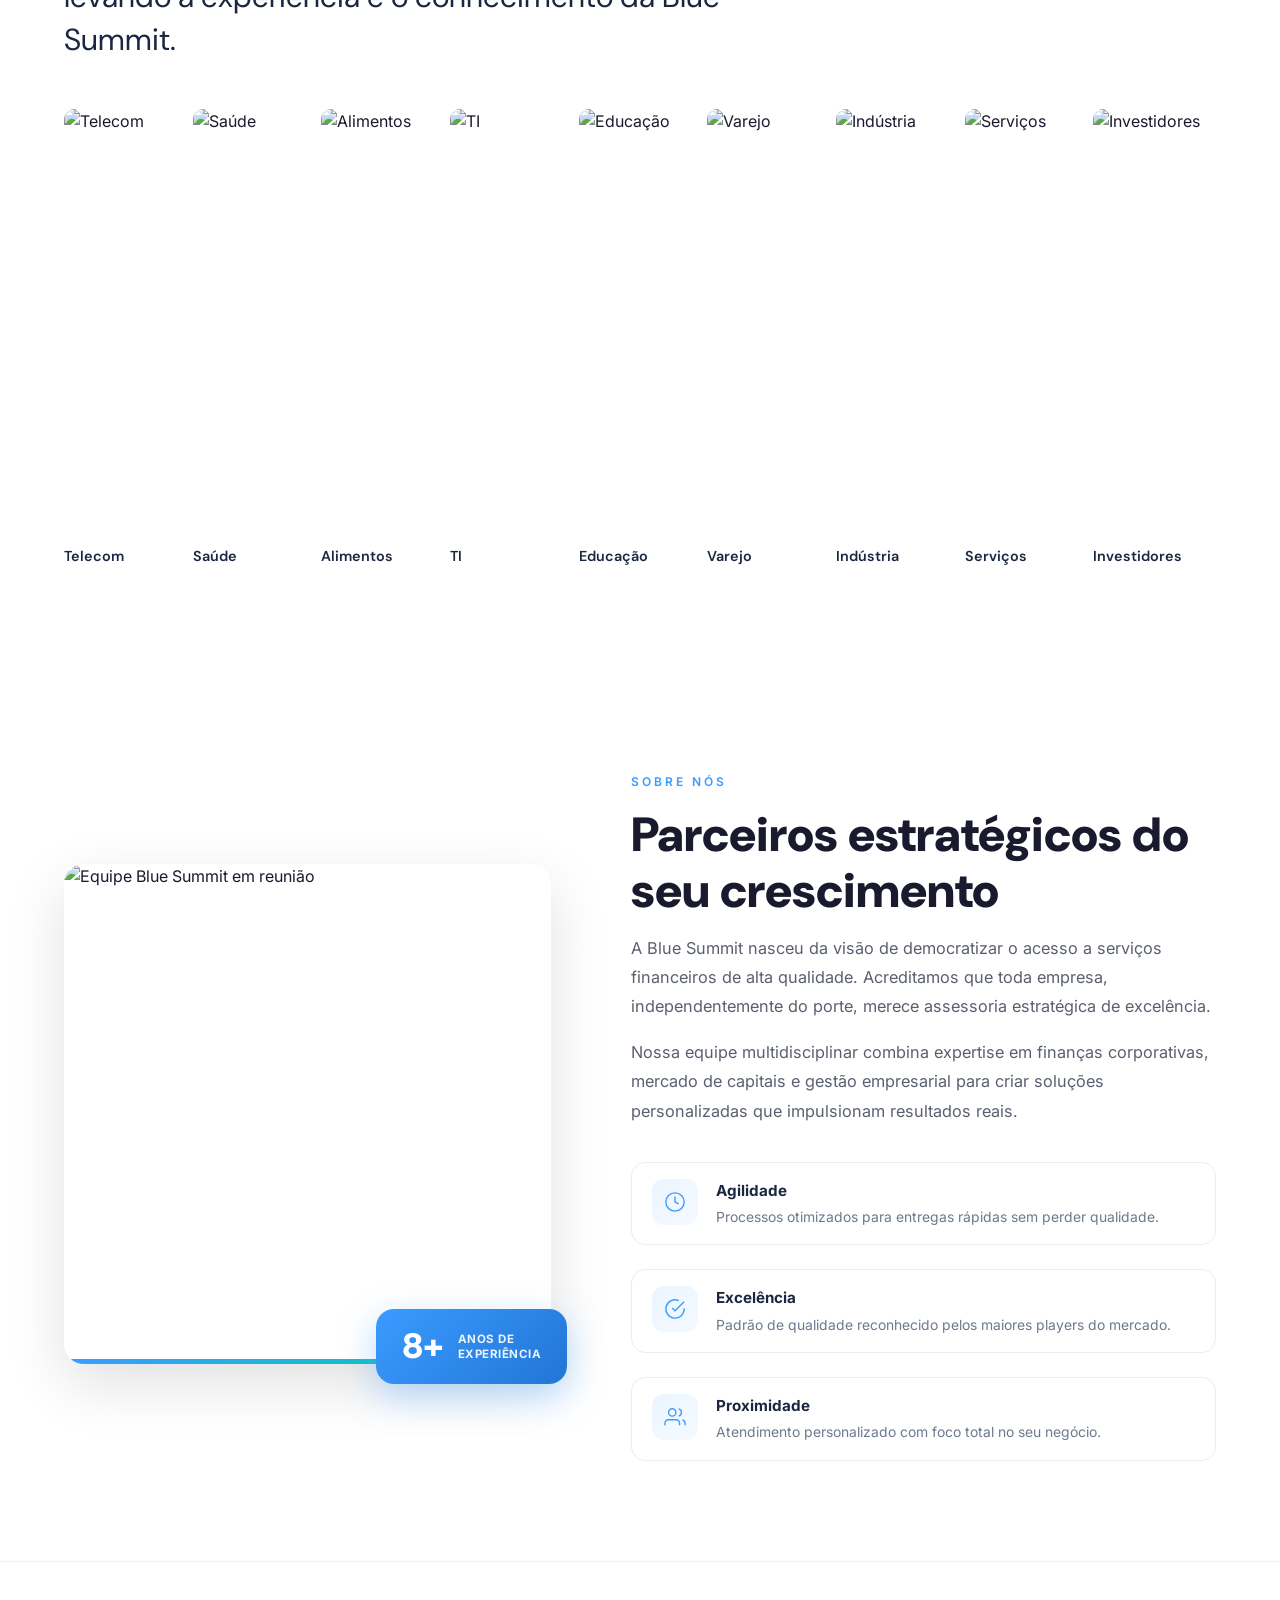
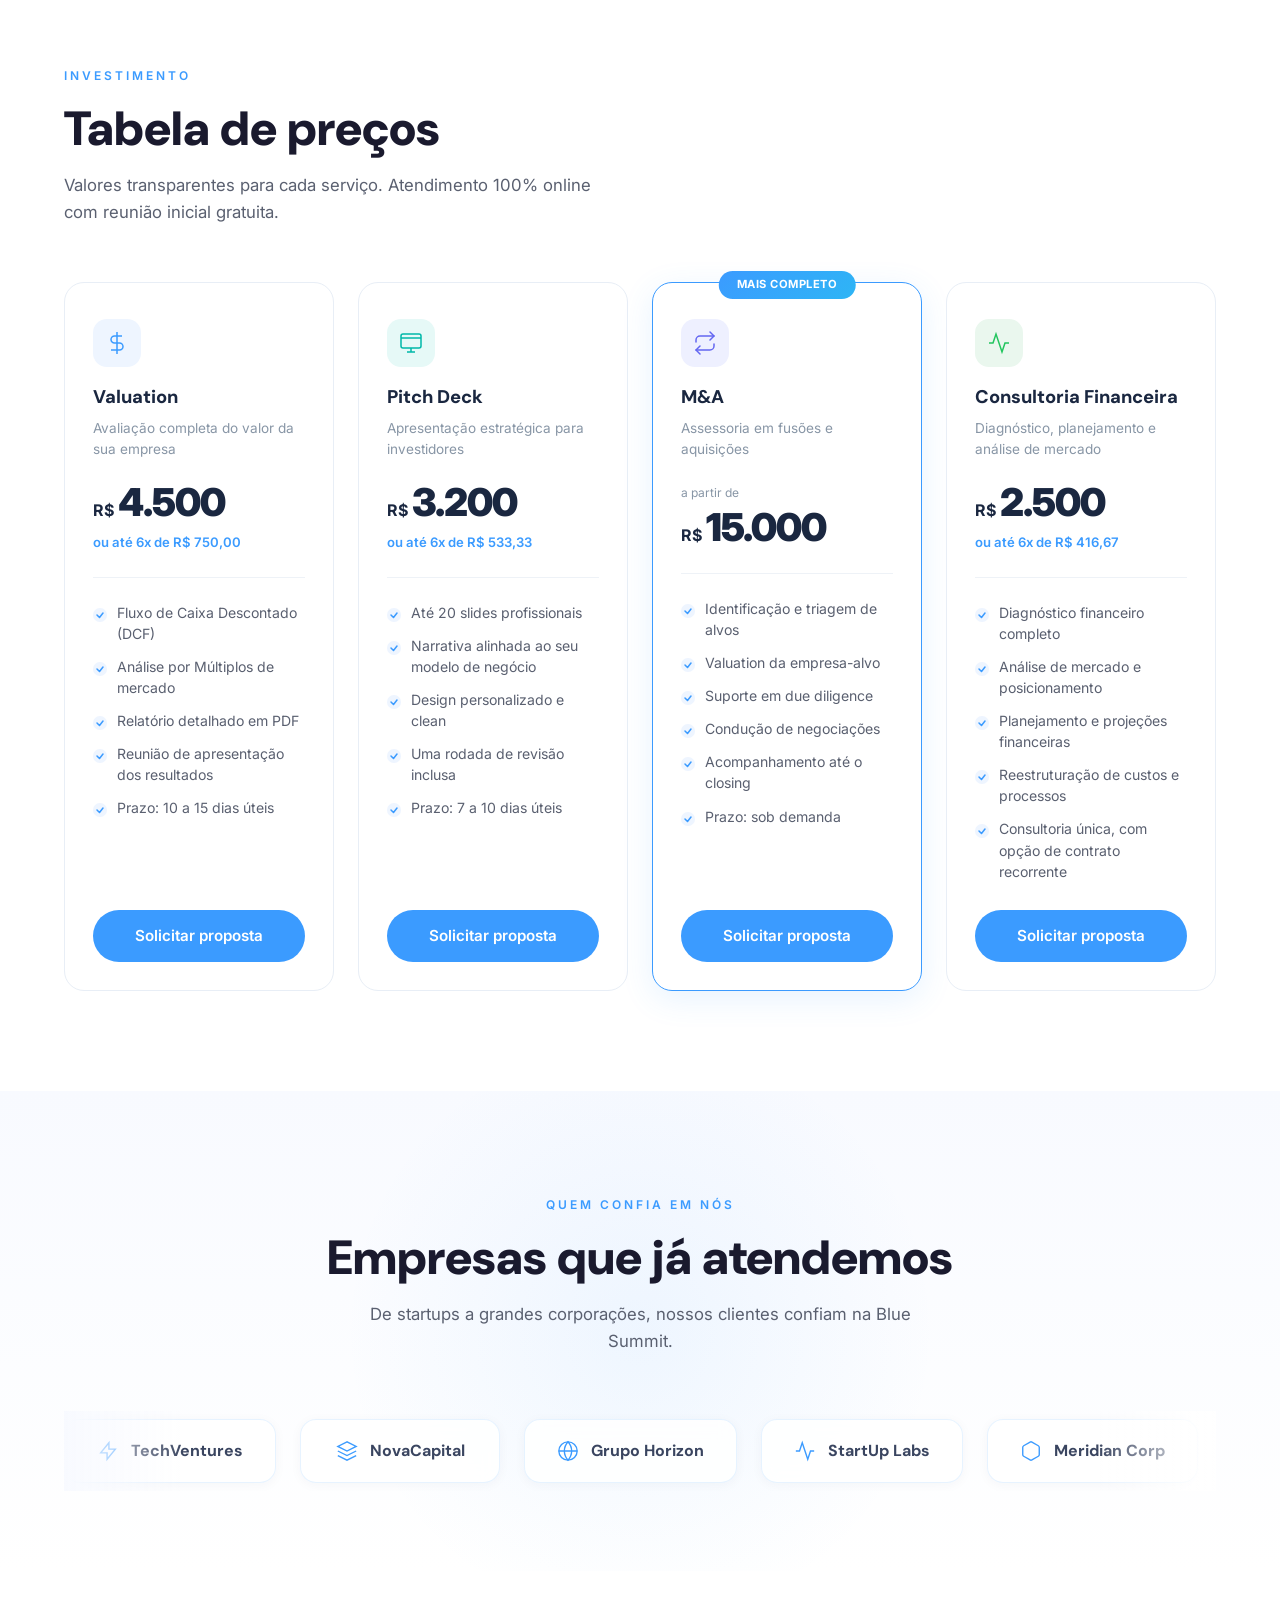
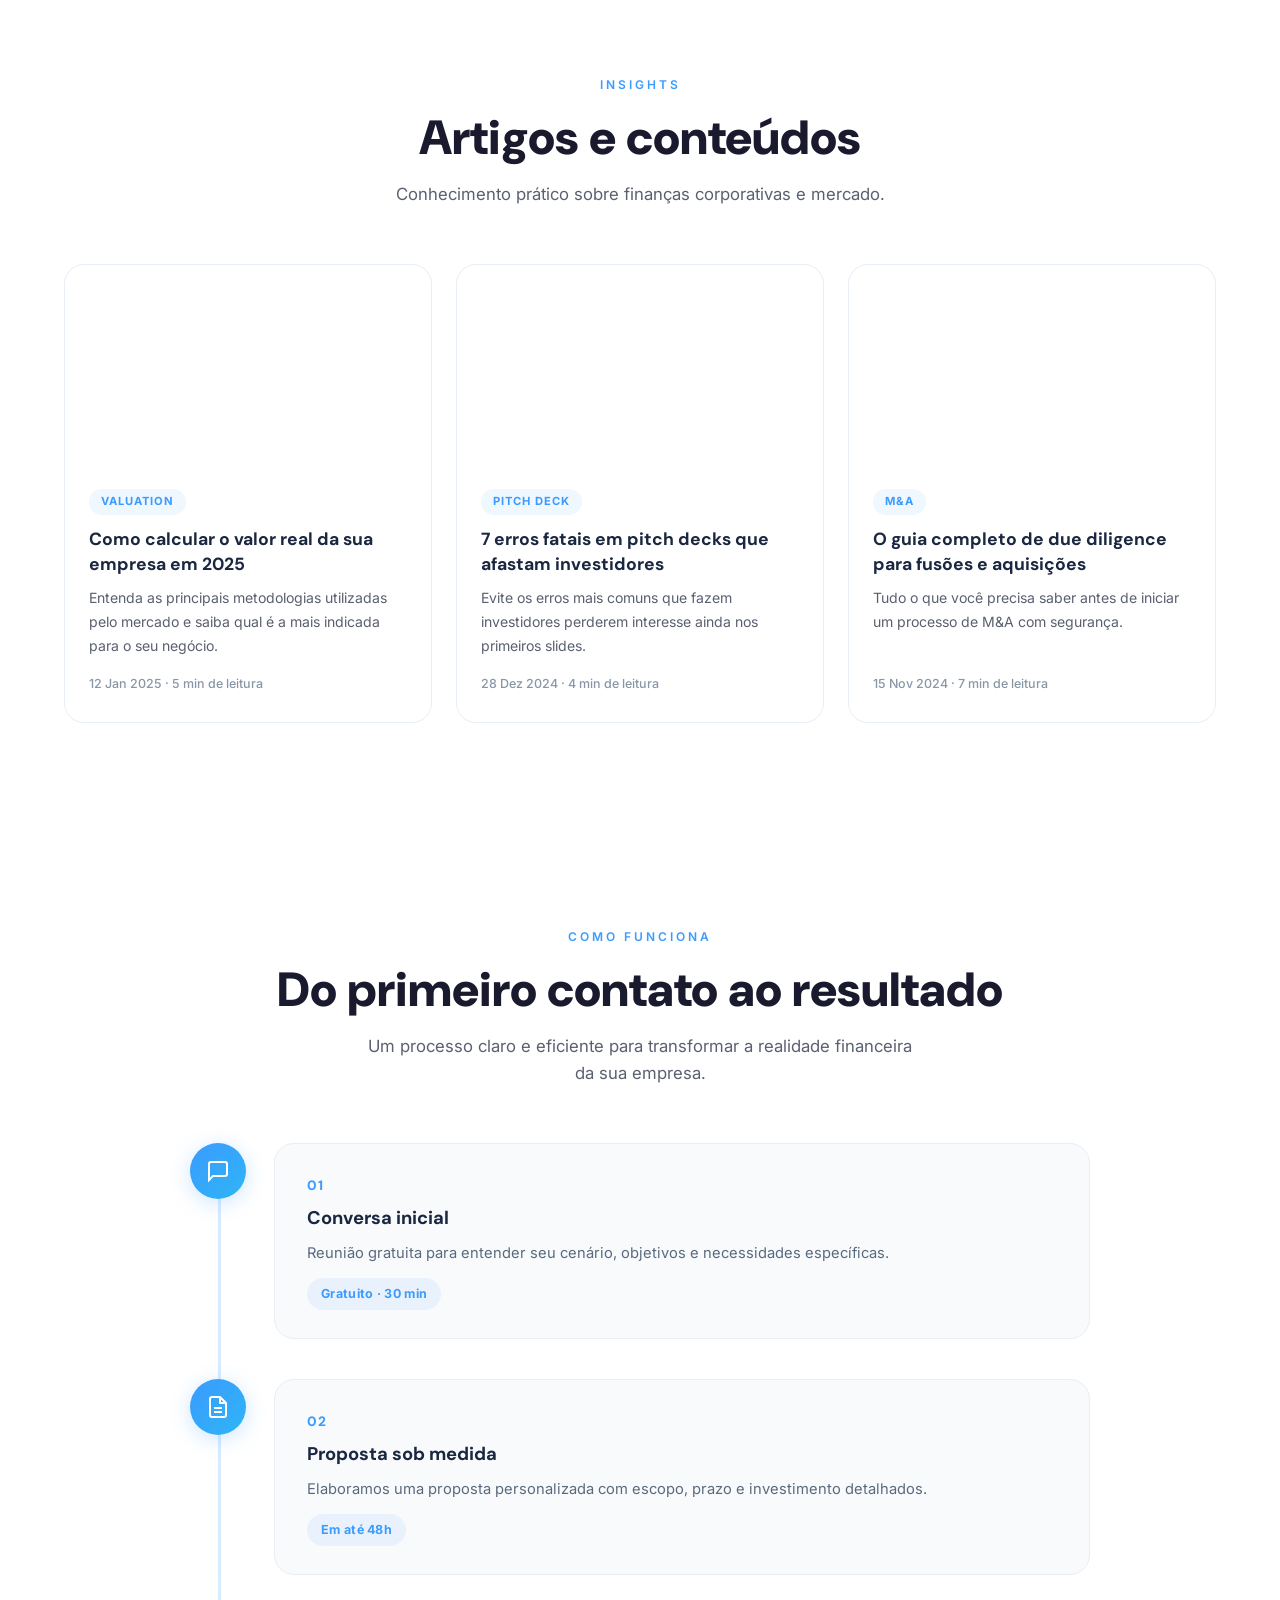
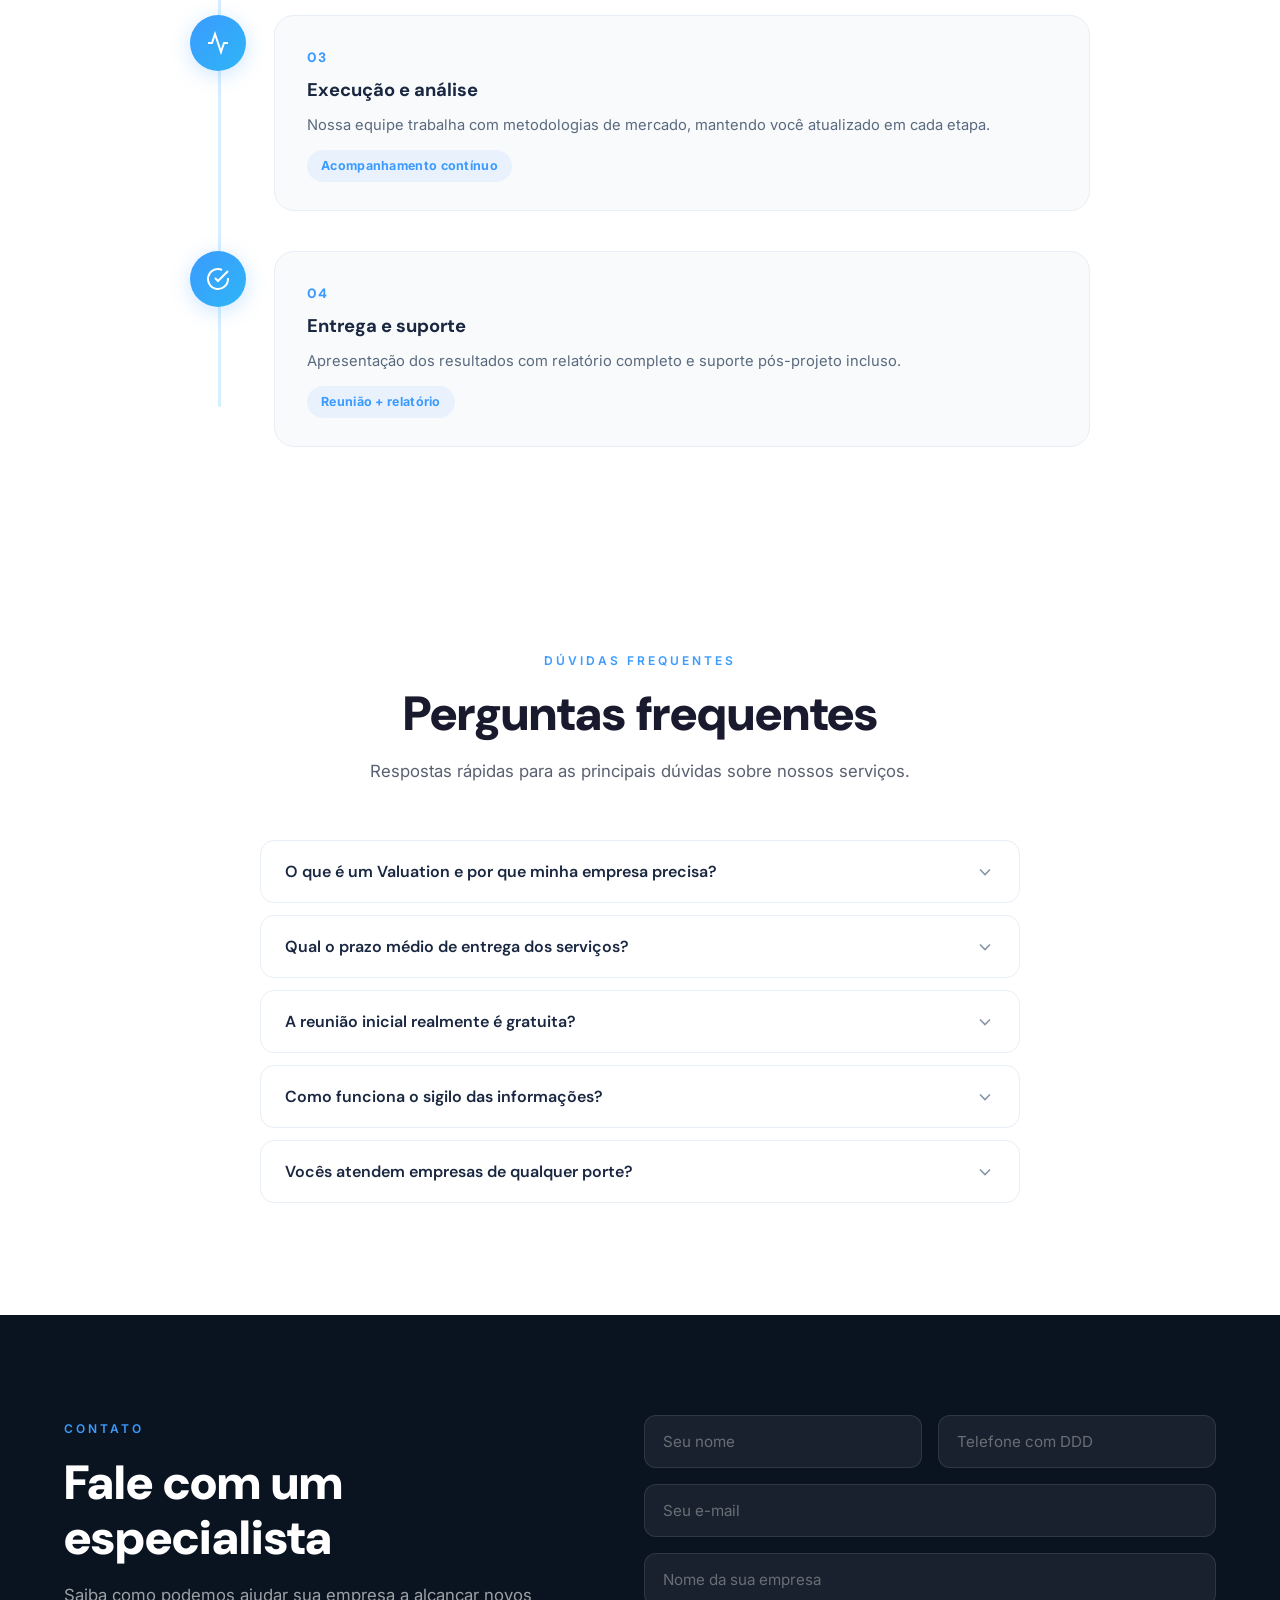
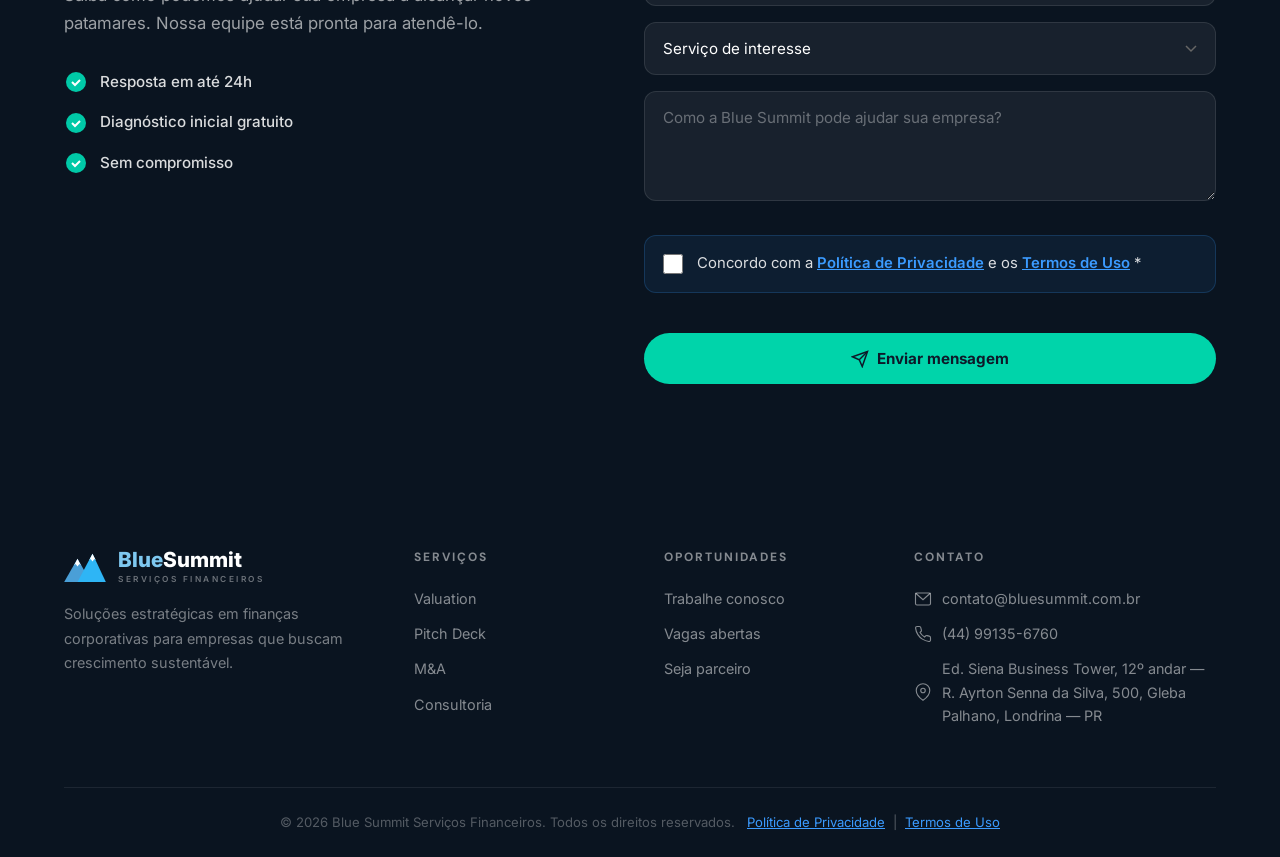
==== commit b0358fc6: "Atualiza consultoria: R, consultoria unica com opcao recorrente, analise de mercado" ====
--- a/index.html
+++ b/index.html
@@ -483,19 +483,19 @@
               <svg viewBox="0 0 24 24" fill="none" stroke="currentColor" stroke-width="1.5"><path d="M22 12h-4l-3 9L9 3l-3 9H2"/></svg>
             </div>
             <h3 class="pcard__name">Consultoria Financeira</h3>
-            <p class="pcard__desc">Diagnóstico e planejamento estratégico</p>
+            <p class="pcard__desc">Diagnóstico, planejamento e análise de mercado</p>
           </div>
           <div class="pcard__price">
             <span class="pcard__currency">R$</span>
-            <span class="pcard__amount">2.000</span>
-            <span class="pcard__period">/mês</span>
+            <span class="pcard__amount">2.500</span>
+            <span class="pcard__installment">ou até 6x de R$ 416,67</span>
           </div>
           <ul class="pcard__features">
             <li>Diagnóstico financeiro completo</li>
+            <li>Análise de mercado e posicionamento</li>
             <li>Planejamento e projeções financeiras</li>
             <li>Reestruturação de custos e processos</li>
-            <li>Reuniões quinzenais de acompanhamento</li>
-            <li>Contrato mínimo: 3 meses</li>
+            <li>Consultoria única, com opção de contrato recorrente</li>
           </ul>
           <a href="#contato" class="btn btn--primary btn--block">Solicitar proposta</a>
         </div>
--- a/styles.css
+++ b/styles.css
@@ -48,14 +48,14 @@
 /* ===== HERO ===== */
 .hero{position:relative;min-height:100vh;display:flex;flex-direction:column;justify-content:center;align-items:center;text-align:center;overflow:hidden}
 .hero__bg{position:absolute;inset:0;z-index:0}
-.hero__bg::after{content:'';position:absolute;inset:0;background:linear-gradient(180deg,rgba(13,25,41,.55) 0%,rgba(13,25,41,.35) 30%,rgba(13,25,41,.4) 60%,rgba(13,25,41,.8) 100%)}
-.hero__img{width:100%;height:100%;object-fit:cover;object-position:center 40%;filter:brightness(1.1) contrast(1.1) saturate(1.3)}
+.hero__bg::after{content:'';position:absolute;inset:0;background:linear-gradient(180deg,rgba(13,25,41,.75) 0%,rgba(13,25,41,.6) 30%,rgba(13,25,41,.65) 60%,rgba(13,25,41,.88) 100%)}
+.hero__img{width:100%;height:100%;object-fit:cover;object-position:center 40%;filter:brightness(.85) contrast(1.1) saturate(1.2)}
 .hero__content{position:relative;z-index:2;max-width:820px;padding:140px 24px 80px}
 .hero__line{width:48px;height:3px;background:#3B9BFF;margin:0 auto 28px;border-radius:2px}
 .hero__label{display:inline-block;font-size:.73rem;font-weight:600;letter-spacing:4px;color:#fff;text-transform:uppercase;margin-bottom:28px;background:rgba(59,155,255,.35);padding:8px 20px;border-radius:30px;backdrop-filter:blur(6px)}
-.hero__title{font-family:'DM Sans',system-ui,sans-serif;font-size:clamp(2.4rem,5.5vw,4rem);font-weight:700;color:#fff;line-height:1.15;margin-bottom:20px;letter-spacing:-.01em}
+.hero__title{font-family:'DM Sans',system-ui,sans-serif;font-size:clamp(2.4rem,5.5vw,4rem);font-weight:700;color:#fff;line-height:1.15;margin-bottom:20px;letter-spacing:-.01em;text-shadow:0 2px 12px rgba(0,0,0,.5),0 1px 3px rgba(0,0,0,.4)}
 .hero__title em{font-style:normal;color:#3B9BFF}
-.hero__subtitle{font-size:clamp(1rem,2vw,1.15rem);color:rgba(255,255,255,.9);max-width:620px;margin:0 auto 48px;line-height:1.8}
+.hero__subtitle{font-size:clamp(1rem,2vw,1.15rem);color:#fff;max-width:620px;margin:0 auto 48px;line-height:1.8;text-shadow:0 1px 8px rgba(0,0,0,.45),0 1px 2px rgba(0,0,0,.3)}
 .hero__actions{display:flex;gap:18px;justify-content:center;flex-wrap:wrap}
 .btn--lg{padding:16px 36px;font-size:1rem}
 
@@ -494,17 +494,29 @@
 
   .sectors{padding:48px 0}
   .sectors__header{flex-direction:column;gap:20px}
-  .sectors__strip{gap:8px}
-  .sectors__card{flex:0 0 calc(33.333% - 6px)}
+  .sectors__strip{gap:8px;overflow-x:auto;-webkit-overflow-scrolling:touch;flex-wrap:nowrap;scroll-snap-type:x mandatory;padding-bottom:8px}
+  .sectors__card{flex:0 0 calc(33.333% - 6px);scroll-snap-align:start;min-width:120px}
   .sectors__card img{height:240px}
   .sectors__card span{font-size:.8rem}
 
   .valuation-method{padding:48px 0}
   .valuation-method__grid{grid-template-columns:1fr;gap:32px}
+  .valuation-method__title{font-size:1.4rem;text-align:center}
+  .valuation-method__desc{font-size:.88rem;text-align:center}
+  .valuation-method__cta{display:flex;justify-content:center;width:100%;text-align:center;font-size:.88rem;padding:12px 28px}
   .valuation-method__diagram{overflow-x:visible}
-  .vb-pillars{grid-template-columns:1fr;max-width:400px;margin:0 auto}
-  .vb-merge__svg{display:none}
-  .vb-pillar--accent{order:-1}
+  .vb-pillars{grid-template-columns:1fr;gap:14px;max-width:100%}
+  .vb-pillar{padding:20px 18px 16px;border-radius:14px;display:grid;grid-template-columns:auto 1fr;grid-template-rows:auto auto;gap:0 14px;text-align:left}
+  .vb-pillar__icon{margin:0;width:44px;height:44px;border-radius:12px;grid-row:1/3;align-self:center}
+  .vb-pillar__icon svg{width:22px;height:22px}
+  .vb-pillar__title{font-size:.92rem;margin:0 0 2px;align-self:end}
+  .vb-pillar__list{display:none}
+  .vb-pillar__badge{grid-column:2;margin-top:0;padding:3px 10px;font-size:.6rem;align-self:start}
+  .vb-pillar:hover{transform:none;box-shadow:0 4px 24px rgba(26,39,64,.06)}
+  .vb-merge{display:none}
+  .vb-result__inner{padding:14px 24px;border-radius:12px;width:100%;justify-content:center}
+  .vb-result__icon{width:36px;height:36px;border-radius:10px}
+  .vb-result__text{font-size:.95rem}
 
   .form__row{grid-template-columns:1fr}
   .consent-label{padding:14px 16px;margin:14px 0 18px;gap:12px}
@@ -605,6 +617,19 @@
   .section__title{font-size:1.6rem}
   .cookie-banner__inner{flex-direction:column;text-align:center}
   .cookie-banner__actions{justify-content:center}
+
+  .sectors__strip{flex-wrap:nowrap;overflow-x:auto;-webkit-overflow-scrolling:touch;scroll-snap-type:x mandatory;padding-bottom:8px}
+  .sectors__card{flex:0 0 55%;scroll-snap-align:start}
+  .sectors__card img{height:200px}
+  .sectors__card span{font-size:.75rem}
+
+  .contact__grid{gap:32px}
+  .contact__text{font-size:.92rem}
+  .contact__benefits li{font-size:.88rem}
+  .btn--full{padding:14px;font-size:.9rem}
+  .consent-label{padding:12px 14px;gap:10px}
+  .consent-text{font-size:.82rem}
+  .consent-checkbox{width:16px;height:16px;min-width:16px}
   
   .partner-logo{padding:12px 16px;min-width:110px;font-size:.8rem;gap:6px;border-radius:12px}
   .partner-logo__icon{width:16px;height:16px}
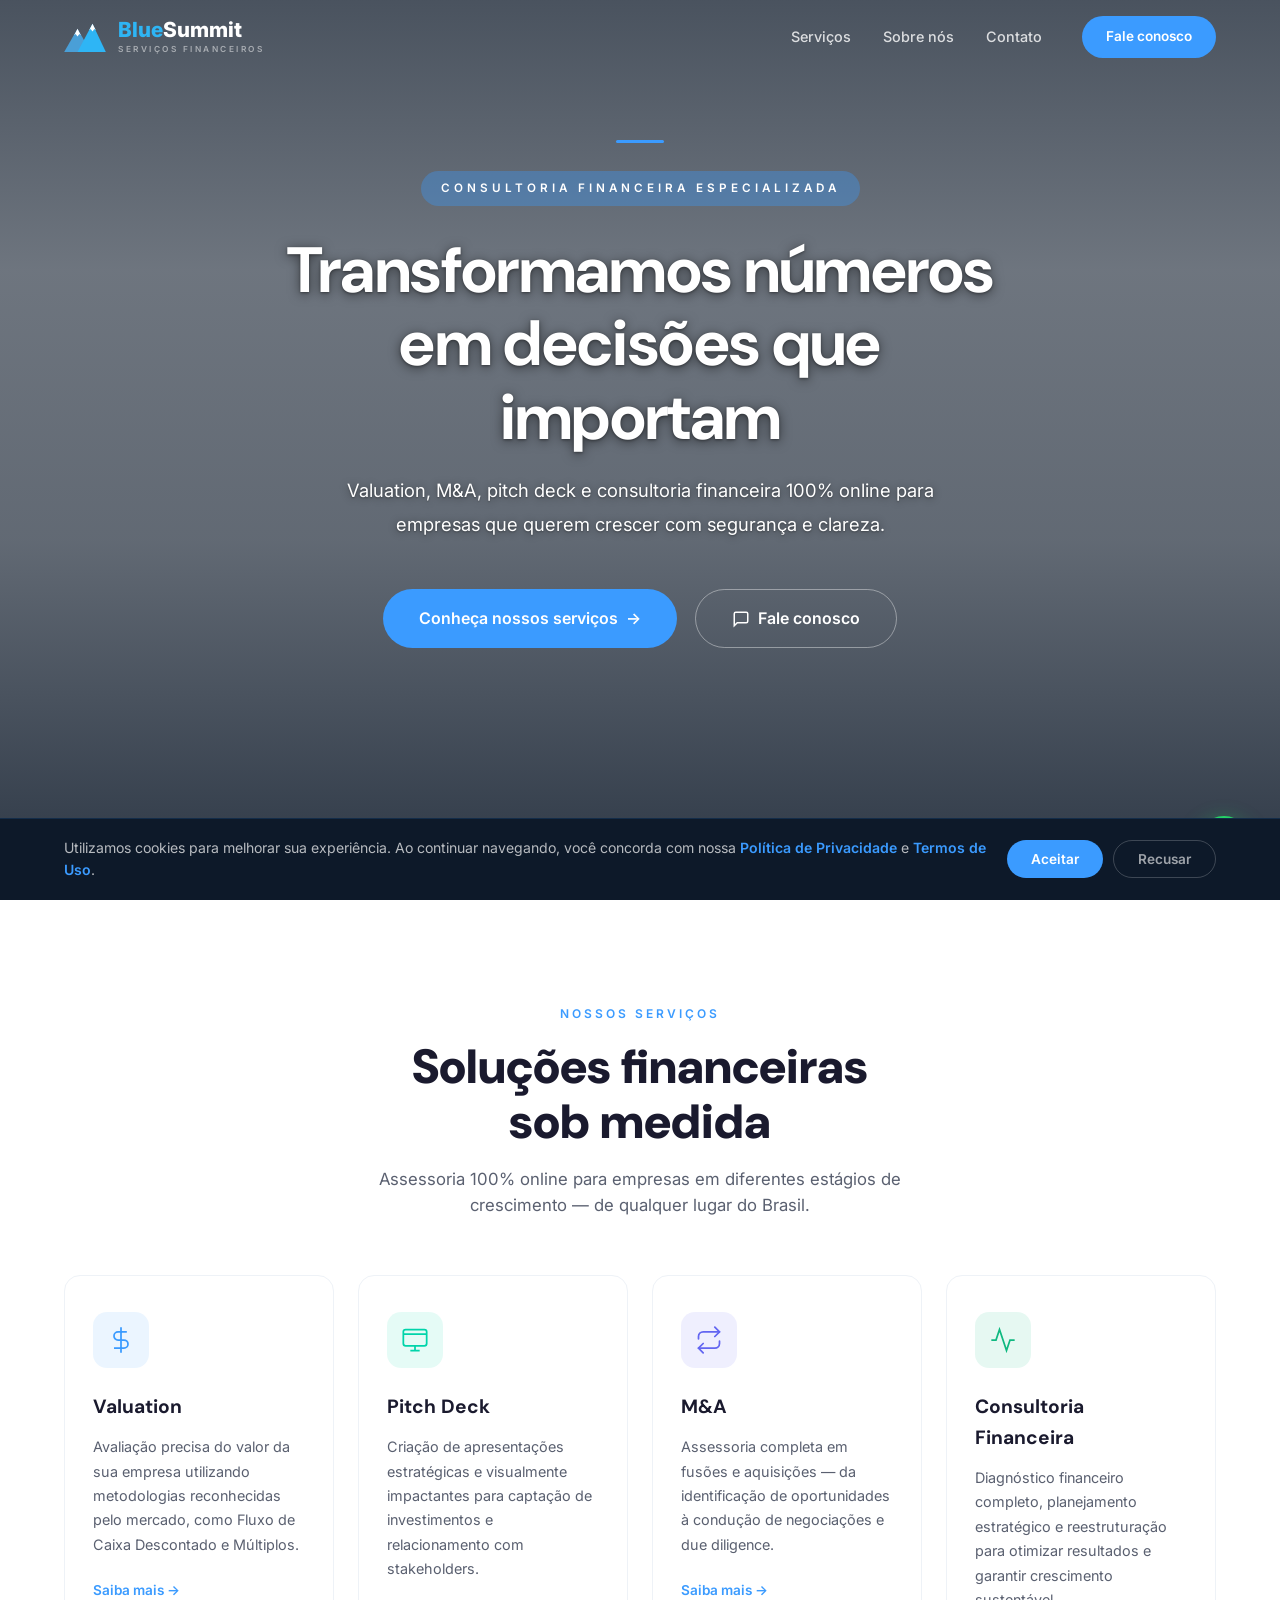
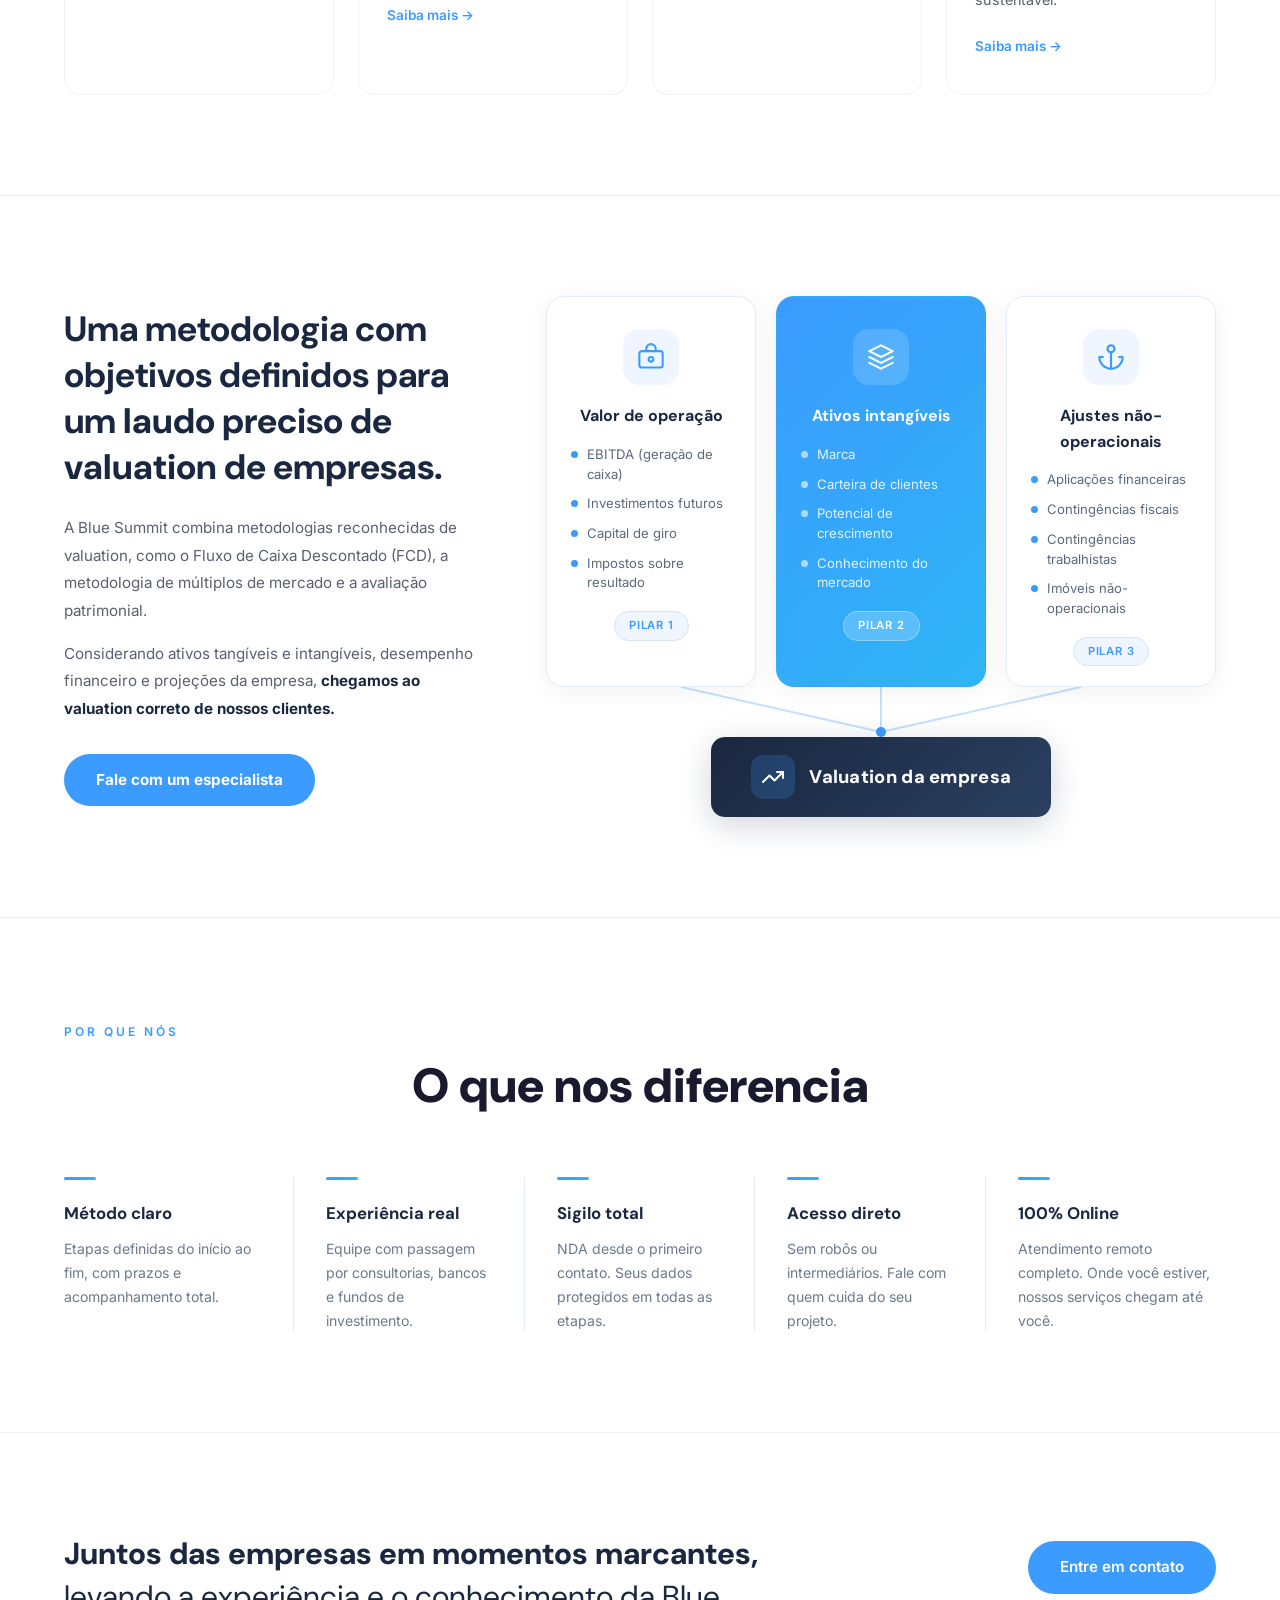
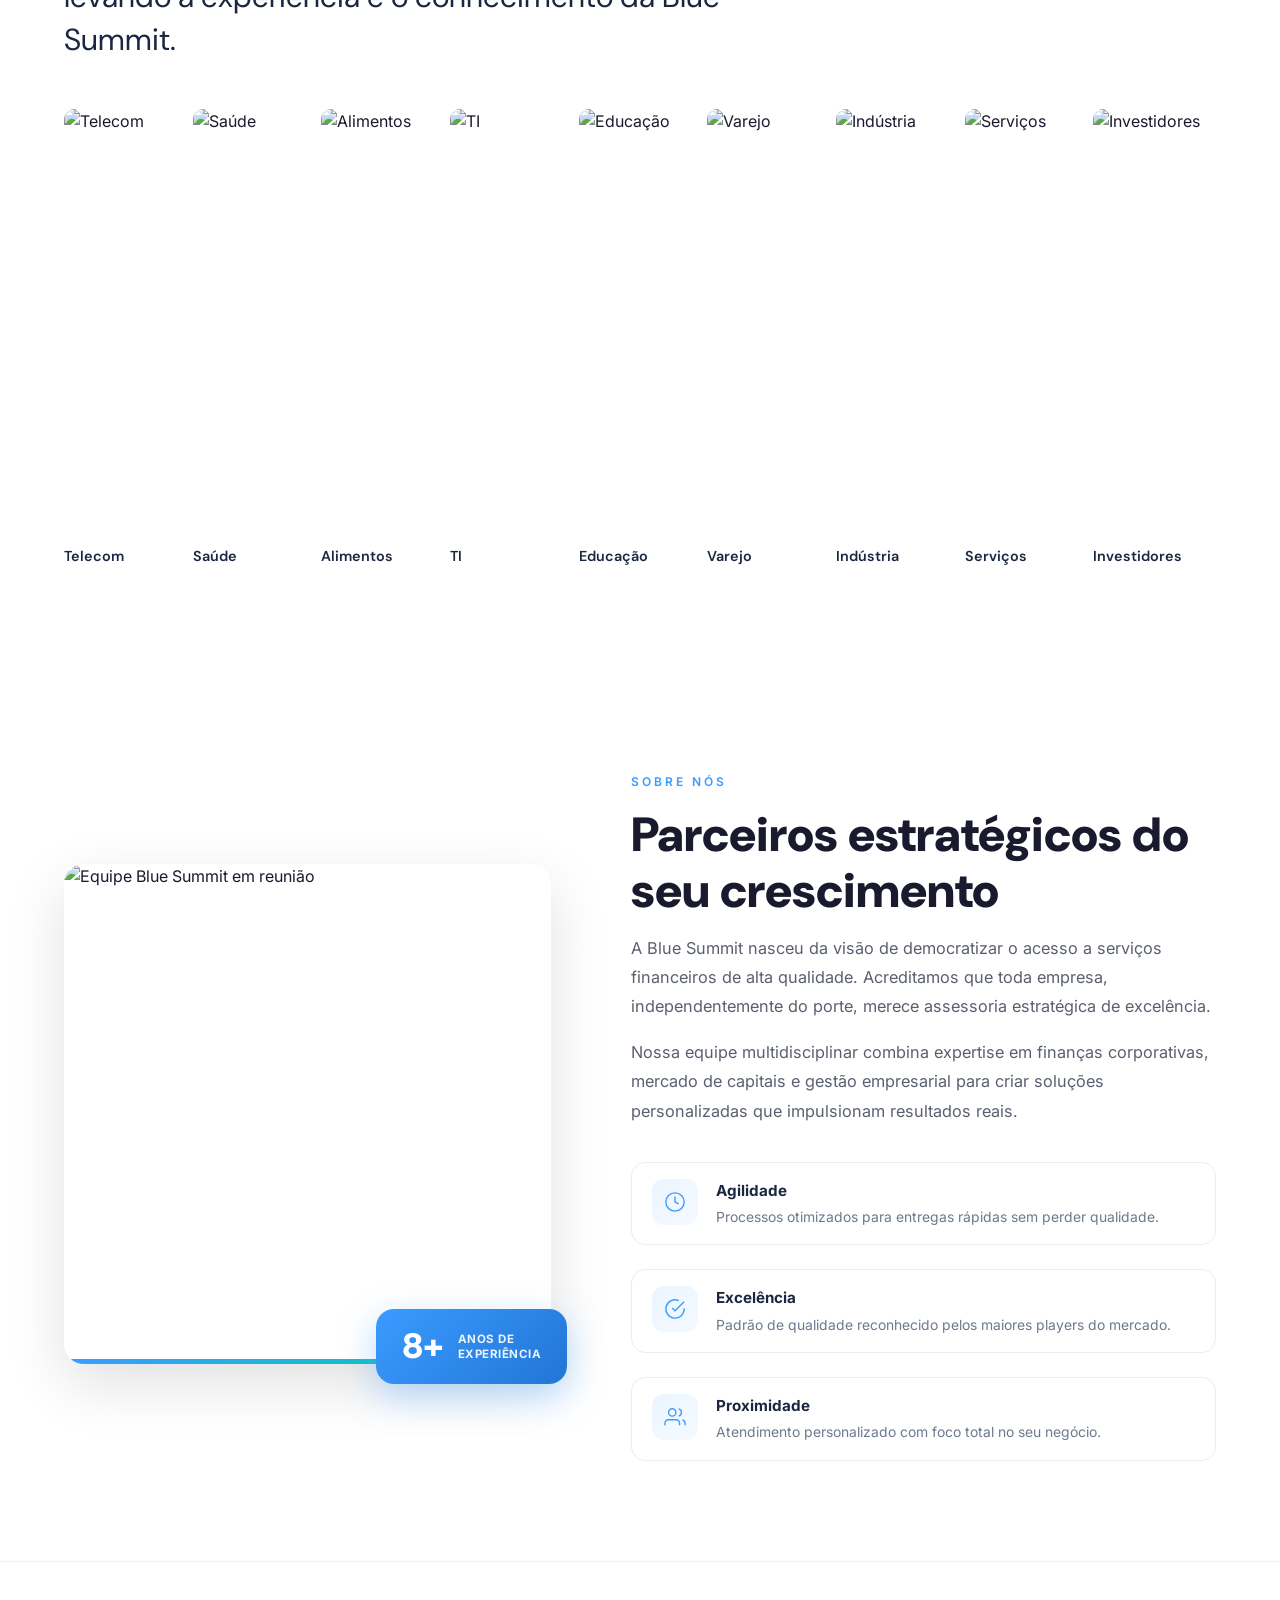
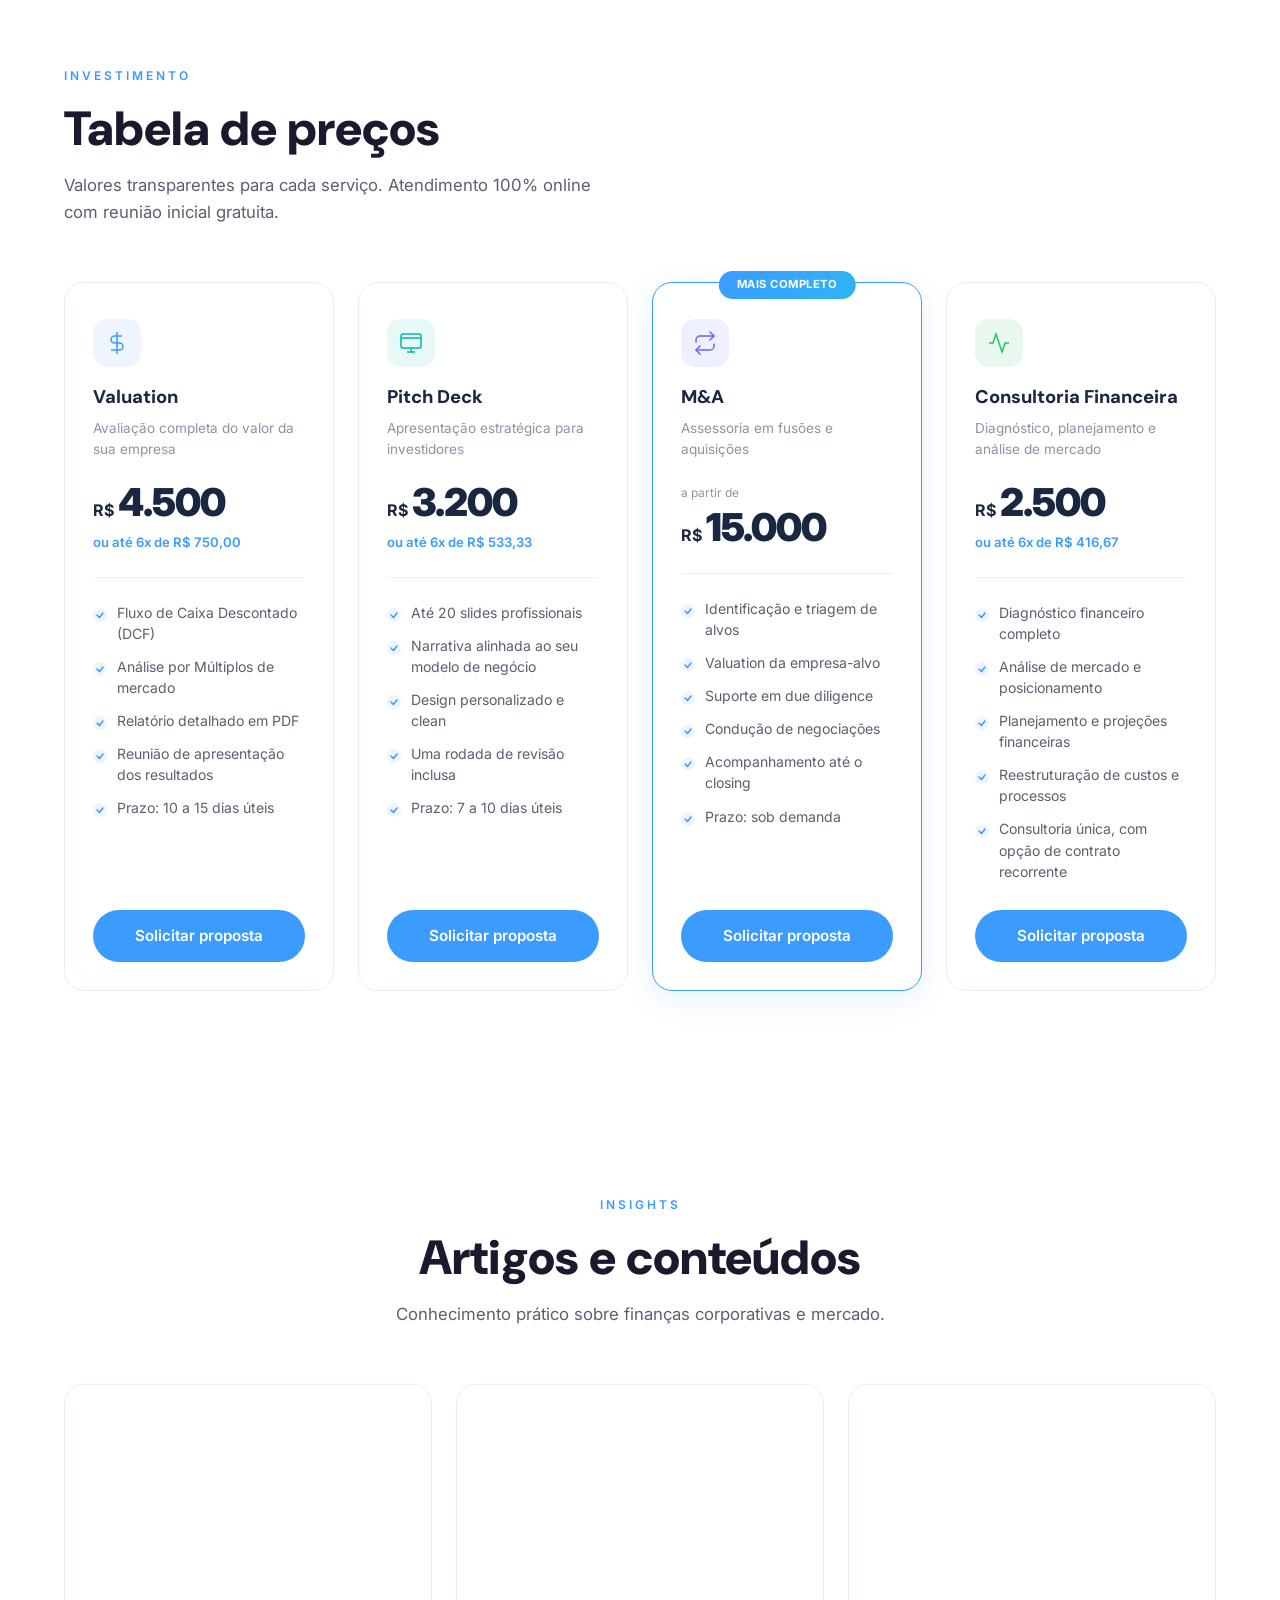
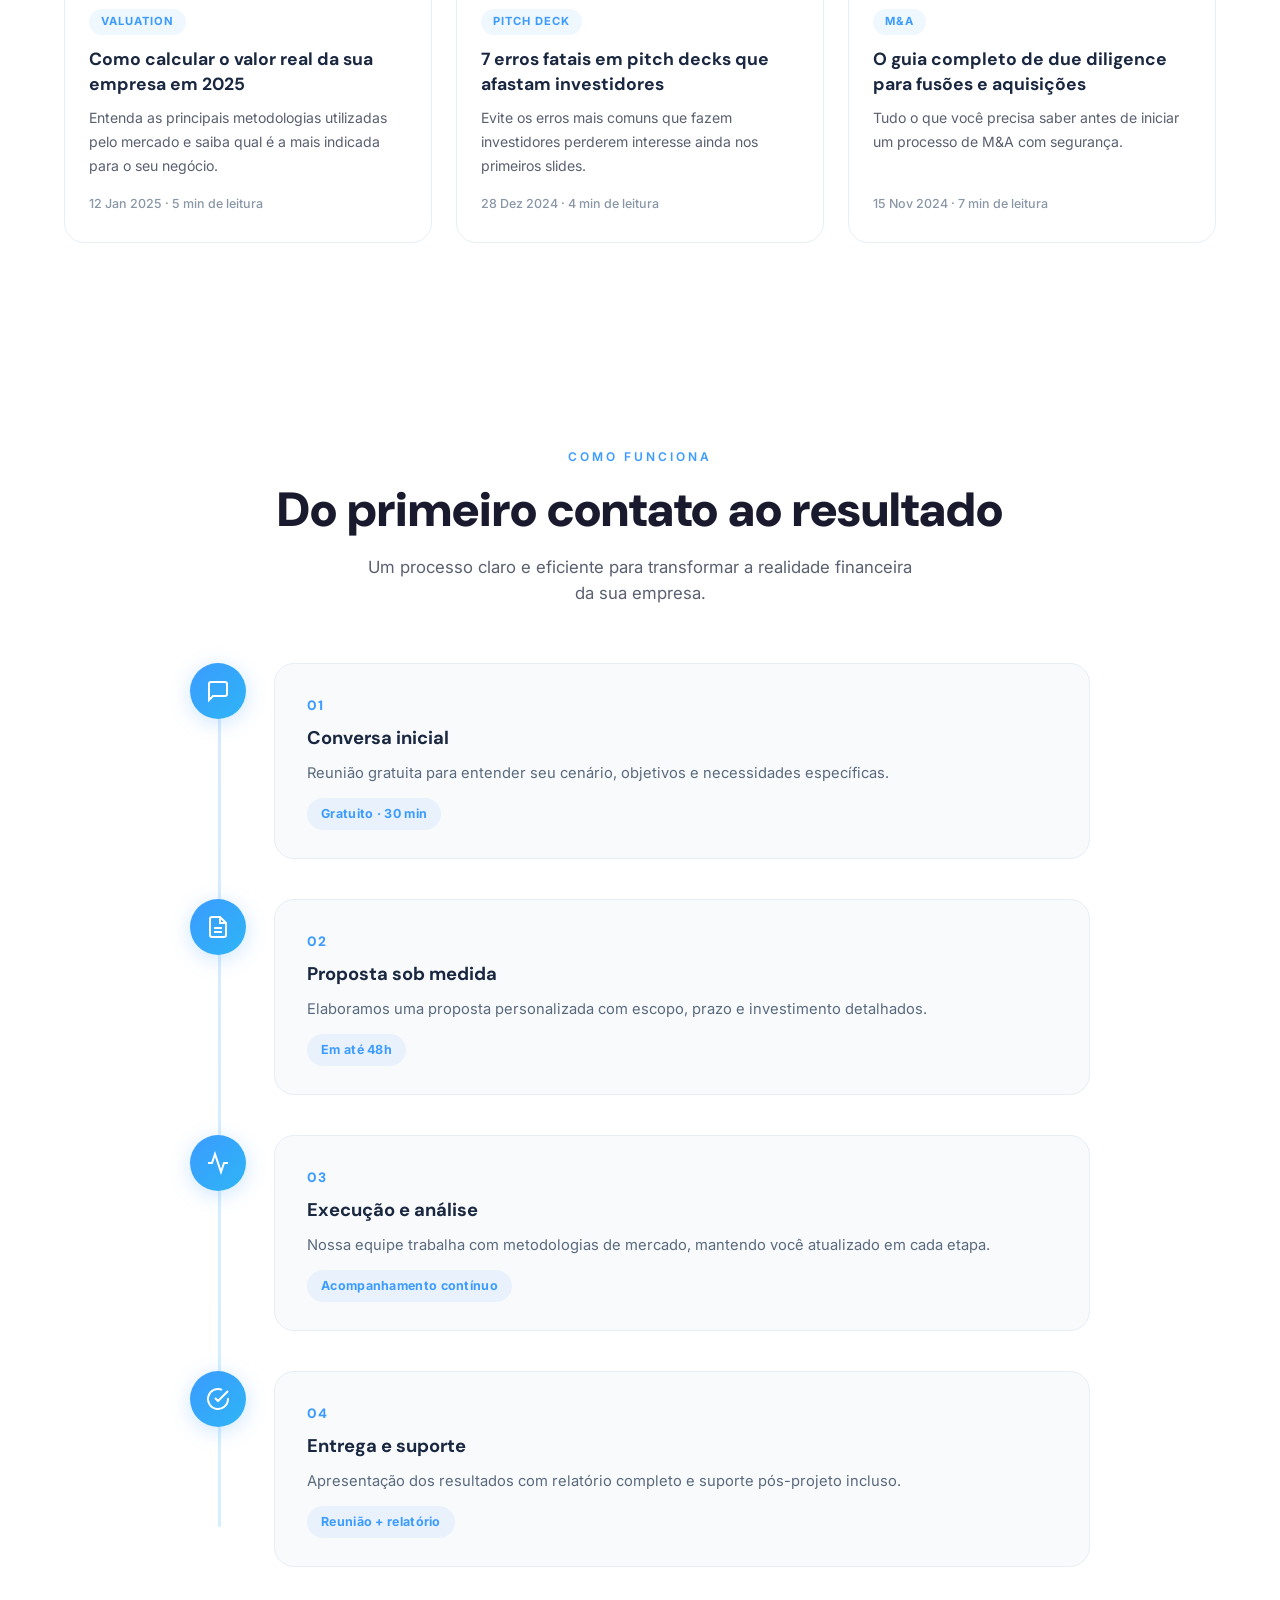
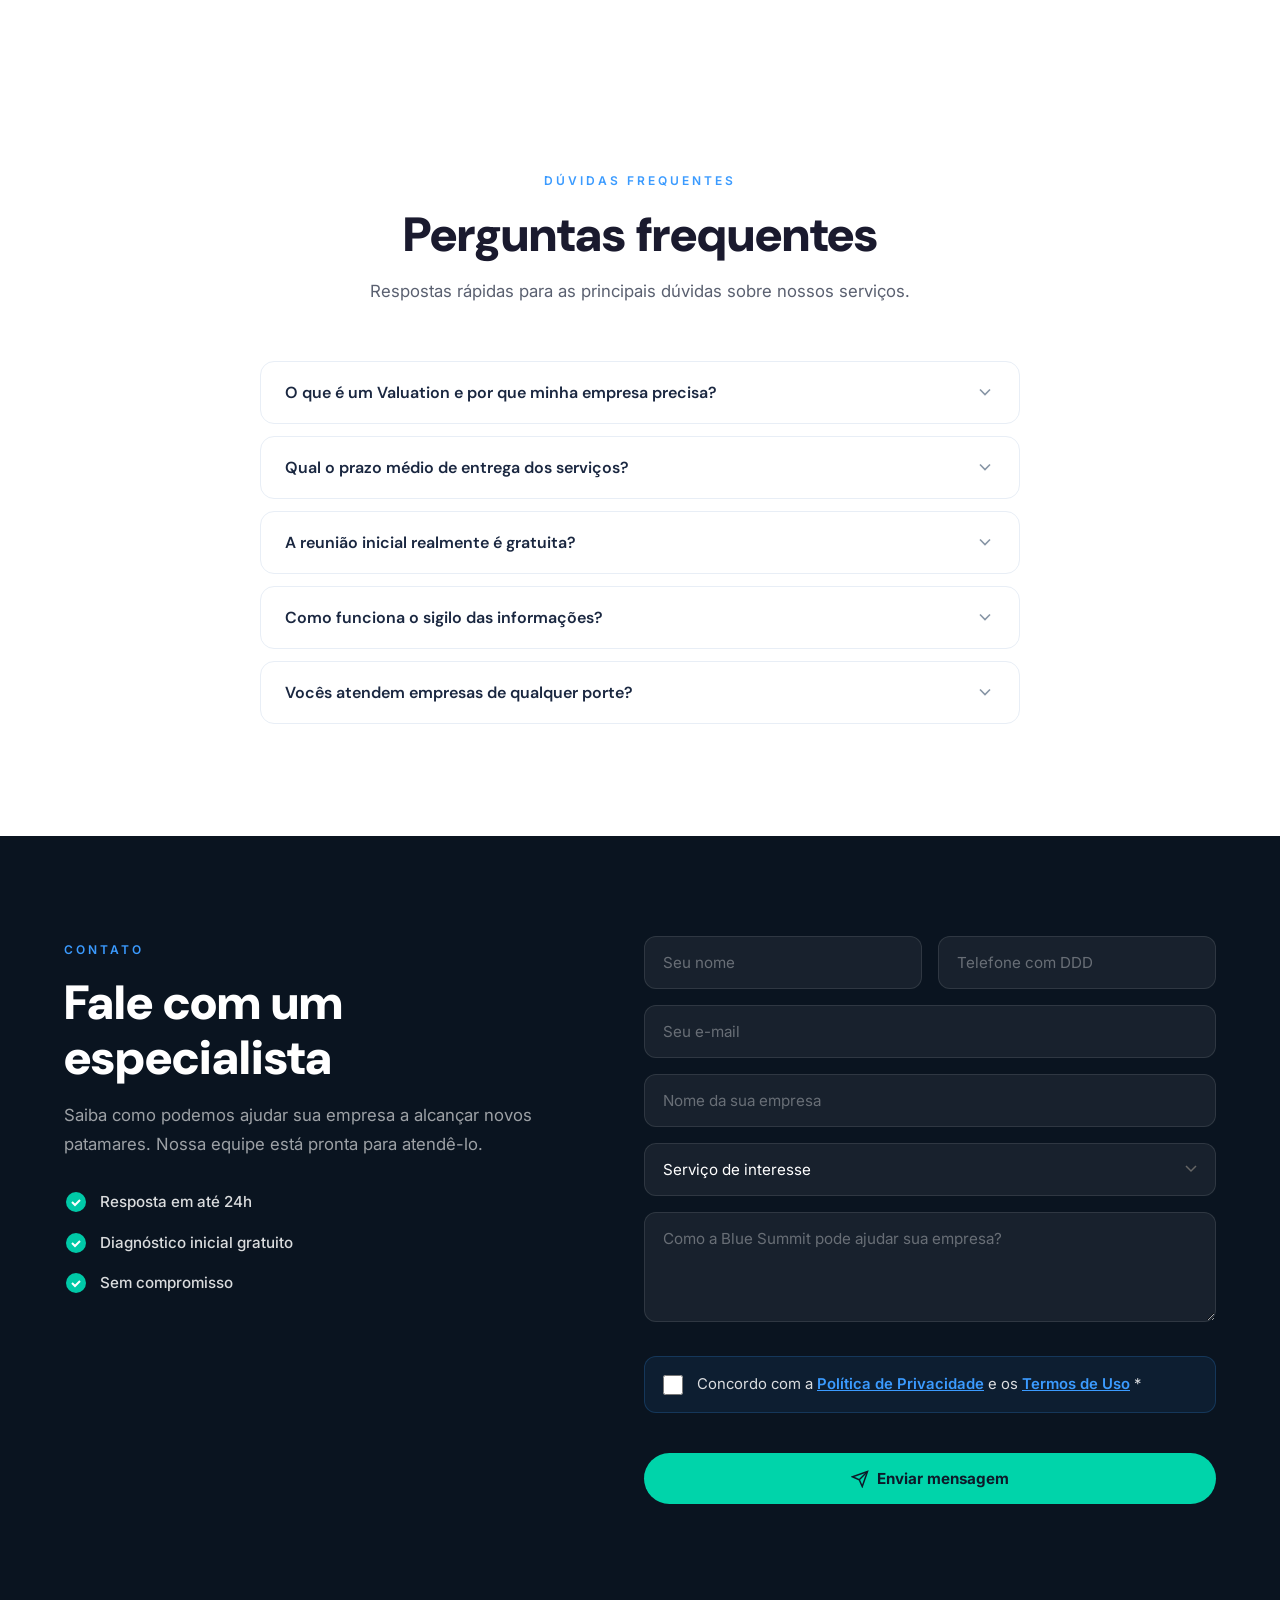
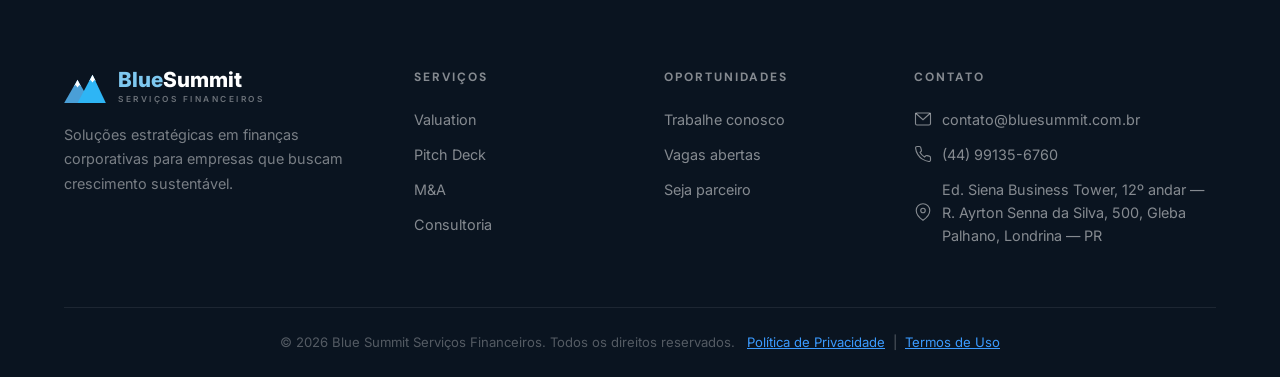
==== commit 6ccbd989: "SEO: robots.txt, sitemap, canonical, hreflang e dados estruturados - Cria robots.txt e sitemap.xml (" ====
--- a/index.html
+++ b/index.html
@@ -3,8 +3,8 @@
 <head>
   <meta charset="UTF-8">
   <meta name="viewport" content="width=device-width, initial-scale=1.0">
-  <title>Blue Summit — Serviços Financeiros | Valuation, M&amp;A, Pitch Deck e Consultoria</title>
-  <meta name="description" content="A Blue Summit oferece serviços financeiros especializados: Valuation, M&A, Pitch Deck e Consultoria Financeira para empresas que buscam crescimento sustentável.">
+  <title>Blue Summit | Valuation, M&amp;A e Consultoria Financeira</title>
+  <meta name="description" content="Serviços financeiros especializados em Valuation, M&A, Pitch Deck e Consultoria para empresas em crescimento.">
   <meta name="keywords" content="valuation, M&A, fusões e aquisições, pitch deck, consultoria financeira, serviços financeiros, avaliação de empresas">
   <meta name="author" content="Blue Summit Serviços Financeiros">
   <meta name="robots" content="index, follow">
@@ -13,11 +13,16 @@
   <meta property="og:type" content="website">
   <meta property="og:title" content="Blue Summit — Serviços Financeiros">
   <meta property="og:description" content="Valuation, M&A, Pitch Deck e Consultoria Financeira para empresas que buscam crescimento sustentável.">
-  <meta property="og:url" content="https://bluesummit.com.br">
+  <meta property="og:url" content="https://bluesummitgroup.com.br/">
   <meta property="og:site_name" content="Blue Summit">
   <meta property="og:locale" content="pt_BR">
+  <meta property="og:image" content="https://bluesummitgroup.com.br/logo-bluesummit-completo.svg">
+  <!-- Canonical & Hreflang -->
+  <link rel="canonical" href="https://bluesummitgroup.com.br/">
+  <link rel="alternate" hreflang="pt-br" href="https://bluesummitgroup.com.br/">
+  <link rel="alternate" hreflang="x-default" href="https://bluesummitgroup.com.br/">
   <!-- Favicon -->
-  <link rel="icon" type="image/svg+xml" href="data:image/svg+xml,%3Csvg viewBox='0 0 50 36' fill='none' xmlns='http://www.w3.org/2000/svg'%3E%3Cpath d='M0 36L16 8L32 36H0Z' fill='%234A9FD7'/%3E%3Cpath d='M16 36L34 2L50 36H16Z' fill='%232EB5F5'/%3E%3Cpath d='M12 16L16 8L20 16L18.2 14.5L16 17.5L13.8 14.5Z' fill='%23fff'/%3E%3Cpath d='M30 10L34 2L38 10L36.2 8.5L34 11.5L31.8 8.5Z' fill='%23fff'/%3E%3C/svg%3E">
+  <link rel="icon" type="image/svg+xml" href="favicon.svg">
   <!-- Google tag (gtag.js) -->
   <script async src="https://www.googletagmanager.com/gtag/js?id=AW-18046482128"></script>
   <script>
@@ -48,6 +53,42 @@
   <link rel="preconnect" href="https://fonts.googleapis.com">
   <link rel="preconnect" href="https://fonts.gstatic.com" crossorigin>
   <link href="https://fonts.googleapis.com/css2?family=DM+Sans:wght@400;500;600;700;800;900&family=Inter:wght@400;500;600;700&display=swap" rel="stylesheet">
+  <!-- Dados estruturados (Schema.org) -->
+  <script type="application/ld+json">
+  {
+    "@context": "https://schema.org",
+    "@graph": [
+      {
+        "@type": "ProfessionalService",
+        "@id": "https://bluesummitgroup.com.br/#organization",
+        "name": "Blue Summit Serviços Financeiros",
+        "url": "https://bluesummitgroup.com.br/",
+        "logo": "https://bluesummitgroup.com.br/logo-bluesummit-completo.svg",
+        "image": "https://bluesummitgroup.com.br/logo-bluesummit-completo.svg",
+        "description": "Soluções estratégicas em finanças corporativas: Valuation, M&A, Pitch Deck e Consultoria Financeira para empresas que buscam crescimento sustentável.",
+        "email": "contato@bluesummit.com.br",
+        "telephone": "+55-44-99135-6760",
+        "priceRange": "$$",
+        "areaServed": "BR",
+        "address": {
+          "@type": "PostalAddress",
+          "streetAddress": "R. Ayrton Senna da Silva, 500 — Ed. Siena Business Tower, 12º andar, Gleba Palhano",
+          "addressLocality": "Londrina",
+          "addressRegion": "PR",
+          "addressCountry": "BR"
+        }
+      },
+      {
+        "@type": "WebSite",
+        "@id": "https://bluesummitgroup.com.br/#website",
+        "url": "https://bluesummitgroup.com.br/",
+        "name": "Blue Summit",
+        "inLanguage": "pt-BR",
+        "publisher": { "@id": "https://bluesummitgroup.com.br/#organization" }
+      }
+    ]
+  }
+  </script>
 </head>
 <body>
 
@@ -498,32 +539,6 @@
             <li>Consultoria única, com opção de contrato recorrente</li>
           </ul>
           <a href="#contato" class="btn btn--primary btn--block">Solicitar proposta</a>
-        </div>
-      </div>
-    </div>
-  </section>
-
-  <!-- ========== LOGOS PARCEIROS ========== -->
-  <section class="section partners">
-    <div class="partners__bg-accent"></div>
-    <div class="container" style="text-align:center">
-      <span class="section__label">QUEM CONFIA EM NÓS</span>
-      <h2 class="section__title">Empresas que já atendemos</h2>
-      <p class="section__subtitle" style="margin-left:auto;margin-right:auto">De startups a grandes corporações, nossos clientes confiam na Blue Summit.</p>
-      <div class="partners__track">
-        <div class="partners__slide">
-          <div class="partner-logo"><svg class="partner-logo__icon" viewBox="0 0 24 24" fill="none" stroke="currentColor" stroke-width="1.5"><path d="M13 10V3L4 14h7v7l9-11h-7z"/></svg><span>TechVentures</span></div>
-          <div class="partner-logo"><svg class="partner-logo__icon" viewBox="0 0 24 24" fill="none" stroke="currentColor" stroke-width="1.5"><path d="M12 2L2 7l10 5 10-5-10-5zM2 17l10 5 10-5M2 12l10 5 10-5"/></svg><span>NovaCapital</span></div>
-          <div class="partner-logo"><svg class="partner-logo__icon" viewBox="0 0 24 24" fill="none" stroke="currentColor" stroke-width="1.5"><circle cx="12" cy="12" r="10"/><path d="M2 12h20M12 2a15.3 15.3 0 0 1 4 10 15.3 15.3 0 0 1-4 10 15.3 15.3 0 0 1-4-10 15.3 15.3 0 0 1 4-10z"/></svg><span>Grupo Horizon</span></div>
-          <div class="partner-logo"><svg class="partner-logo__icon" viewBox="0 0 24 24" fill="none" stroke="currentColor" stroke-width="1.5"><path d="M22 12h-4l-3 9L9 3l-3 9H2"/></svg><span>StartUp Labs</span></div>
-          <div class="partner-logo"><svg class="partner-logo__icon" viewBox="0 0 24 24" fill="none" stroke="currentColor" stroke-width="1.5"><path d="M21 16V8a2 2 0 0 0-1-1.73l-7-4a2 2 0 0 0-2 0l-7 4A2 2 0 0 0 3 8v8a2 2 0 0 0 1 1.73l7 4a2 2 0 0 0 2 0l7-4A2 2 0 0 0 21 16z"/></svg><span>Meridian Corp</span></div>
-          <div class="partner-logo"><svg class="partner-logo__icon" viewBox="0 0 24 24" fill="none" stroke="currentColor" stroke-width="1.5"><path d="M23 6l-9.5 9.5-5-5L1 18"/><polyline points="17 6 23 6 23 12"/></svg><span>Atlas Invest</span></div>
-          <div class="partner-logo"><svg class="partner-logo__icon" viewBox="0 0 24 24" fill="none" stroke="currentColor" stroke-width="1.5"><path d="M13 10V3L4 14h7v7l9-11h-7z"/></svg><span>TechVentures</span></div>
-          <div class="partner-logo"><svg class="partner-logo__icon" viewBox="0 0 24 24" fill="none" stroke="currentColor" stroke-width="1.5"><path d="M12 2L2 7l10 5 10-5-10-5zM2 17l10 5 10-5M2 12l10 5 10-5"/></svg><span>NovaCapital</span></div>
-          <div class="partner-logo"><svg class="partner-logo__icon" viewBox="0 0 24 24" fill="none" stroke="currentColor" stroke-width="1.5"><circle cx="12" cy="12" r="10"/><path d="M2 12h20M12 2a15.3 15.3 0 0 1 4 10 15.3 15.3 0 0 1-4 10 15.3 15.3 0 0 1-4-10 15.3 15.3 0 0 1 4-10z"/></svg><span>Grupo Horizon</span></div>
-          <div class="partner-logo"><svg class="partner-logo__icon" viewBox="0 0 24 24" fill="none" stroke="currentColor" stroke-width="1.5"><path d="M22 12h-4l-3 9L9 3l-3 9H2"/></svg><span>StartUp Labs</span></div>
-          <div class="partner-logo"><svg class="partner-logo__icon" viewBox="0 0 24 24" fill="none" stroke="currentColor" stroke-width="1.5"><path d="M21 16V8a2 2 0 0 0-1-1.73l-7-4a2 2 0 0 0-2 0l-7 4A2 2 0 0 0 3 8v8a2 2 0 0 0 1 1.73l7 4a2 2 0 0 0 2 0l7-4A2 2 0 0 0 21 16z"/></svg><span>Meridian Corp</span></div>
-          <div class="partner-logo"><svg class="partner-logo__icon" viewBox="0 0 24 24" fill="none" stroke="currentColor" stroke-width="1.5"><path d="M23 6l-9.5 9.5-5-5L1 18"/><polyline points="17 6 23 6 23 12"/></svg><span>Atlas Invest</span></div>
         </div>
       </div>
     </div>
